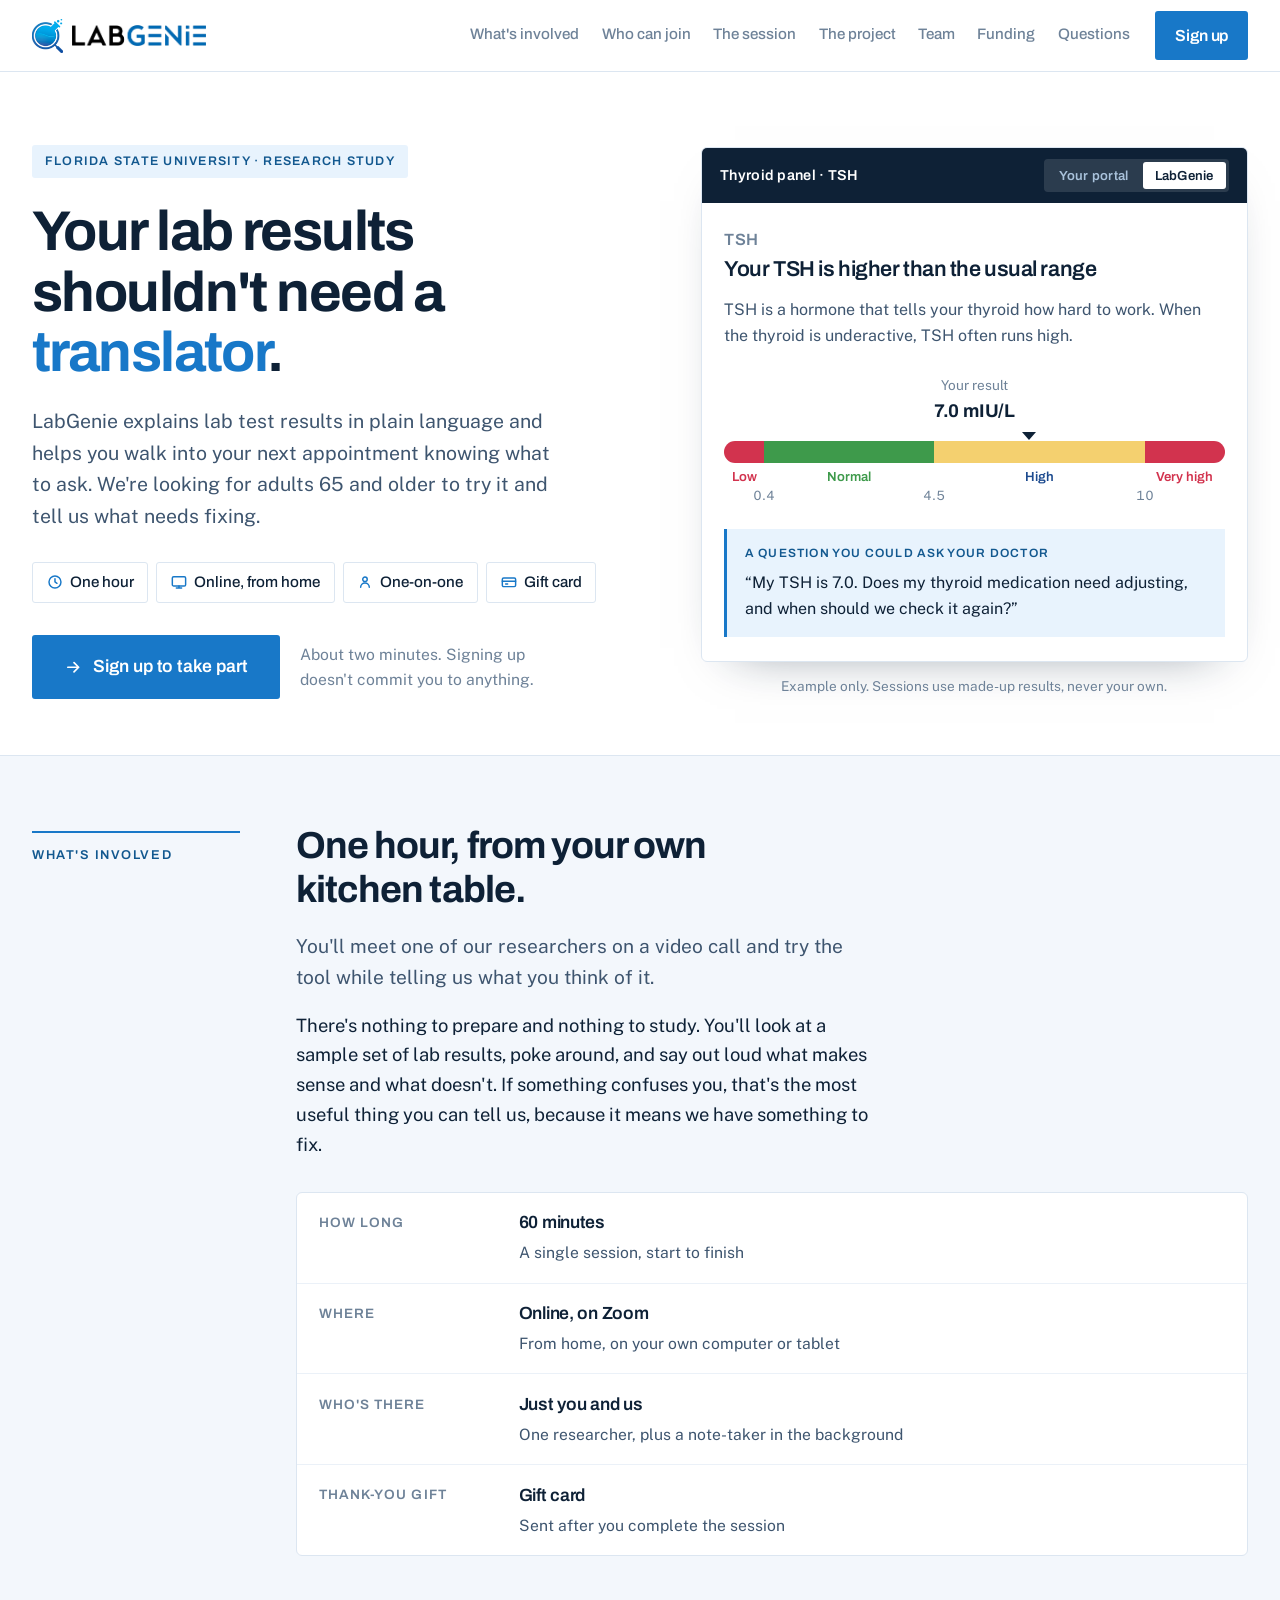
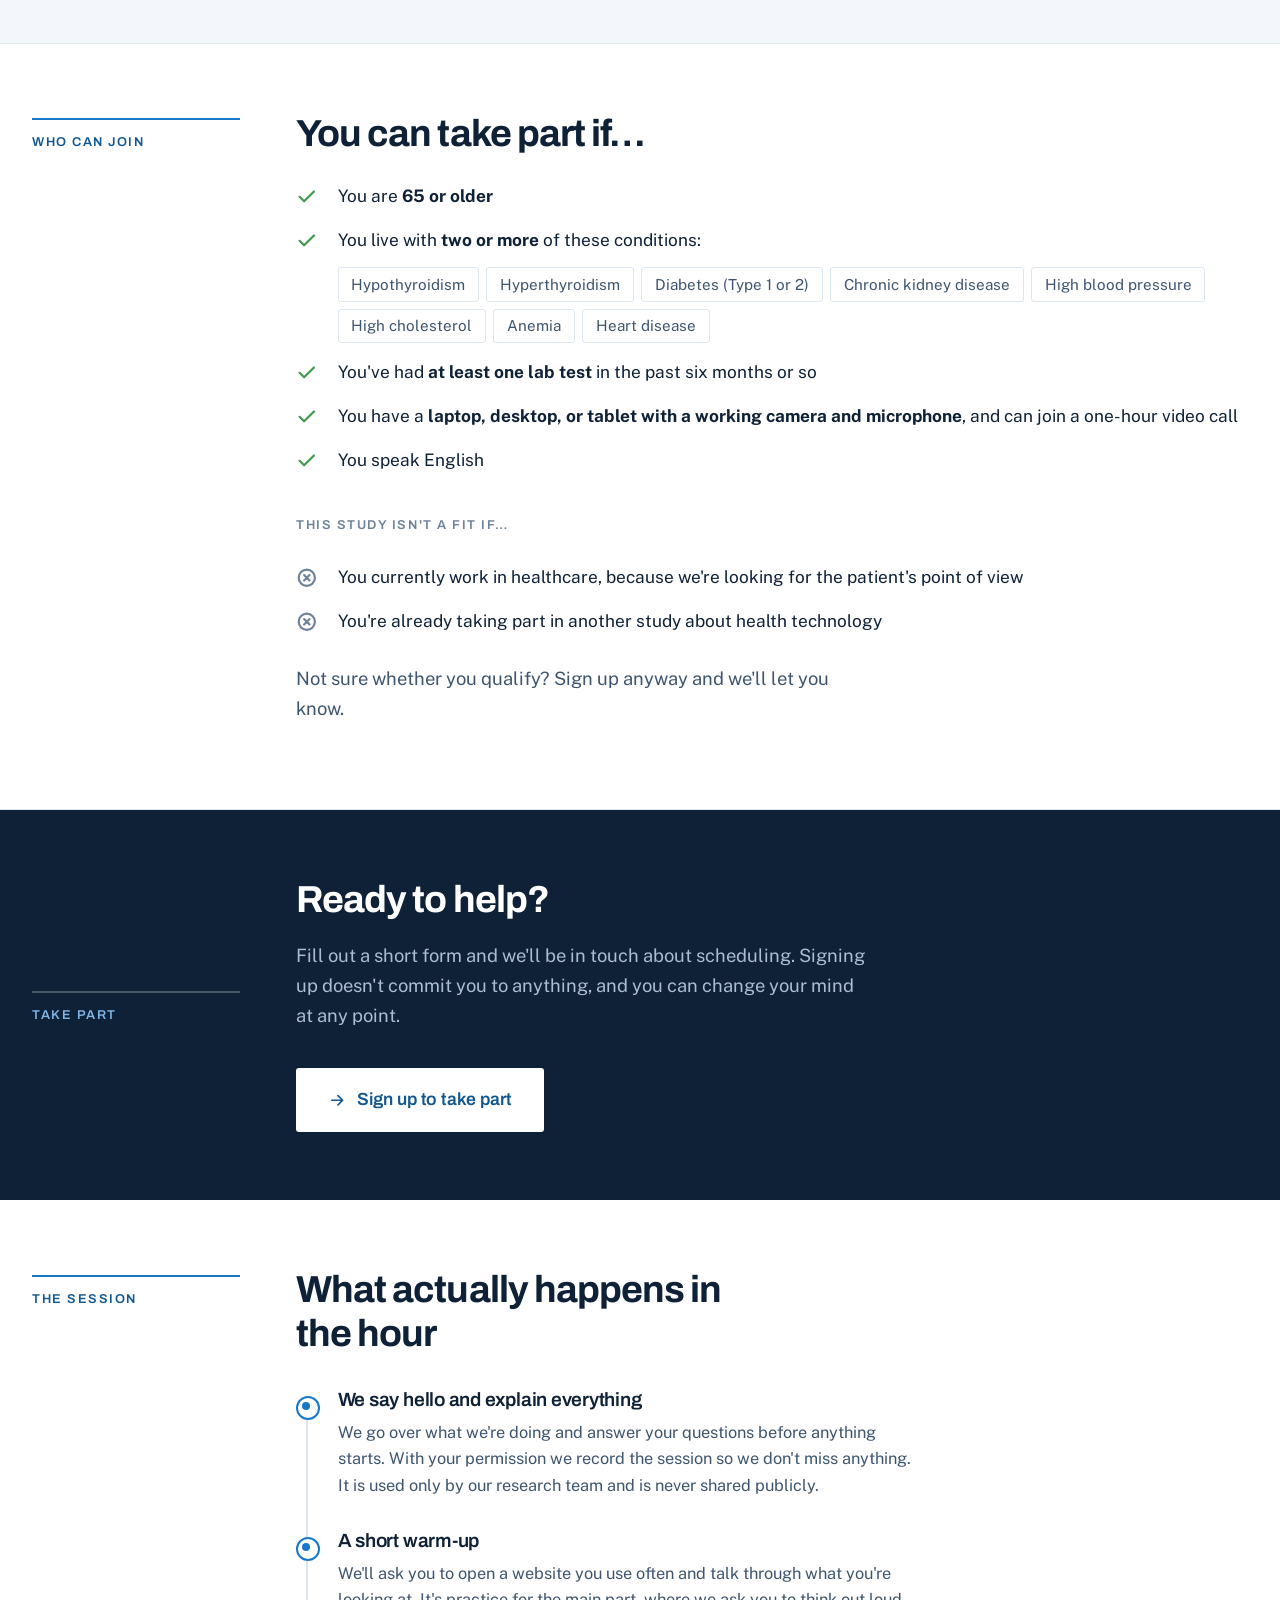
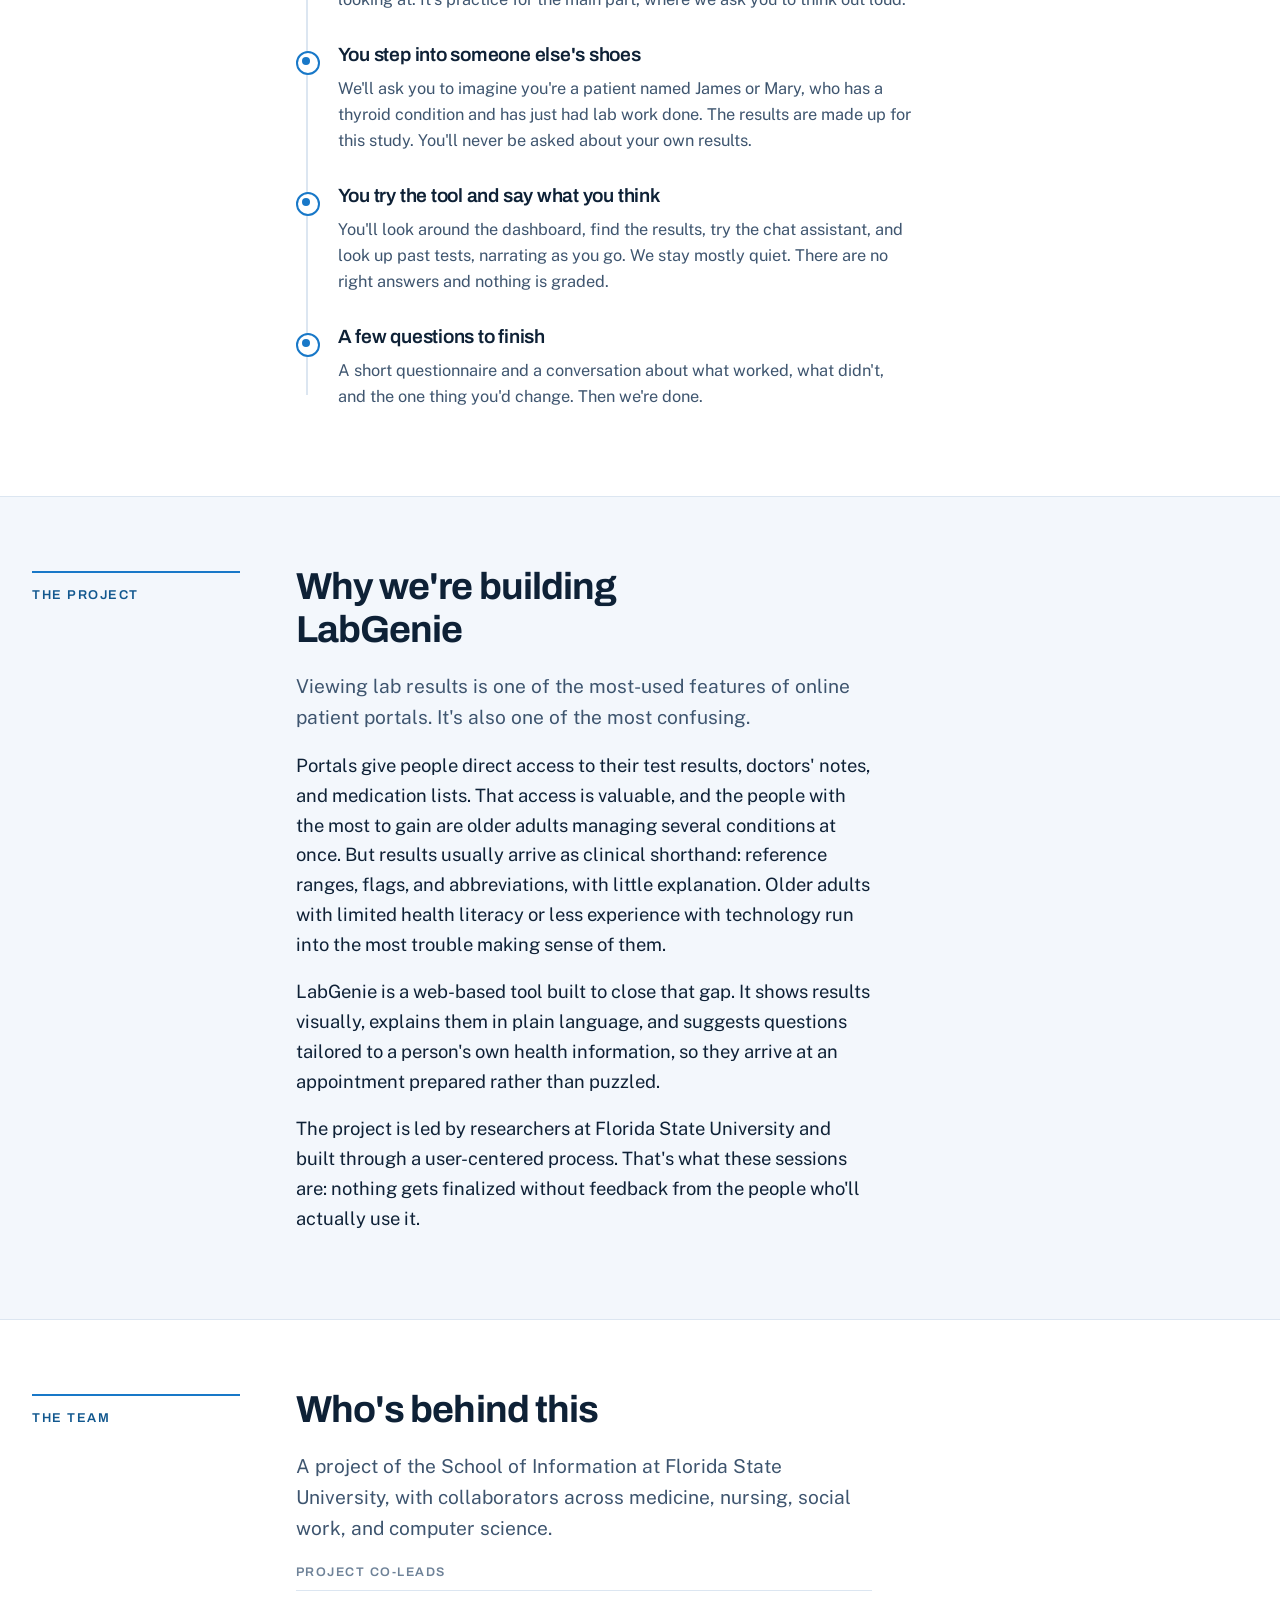
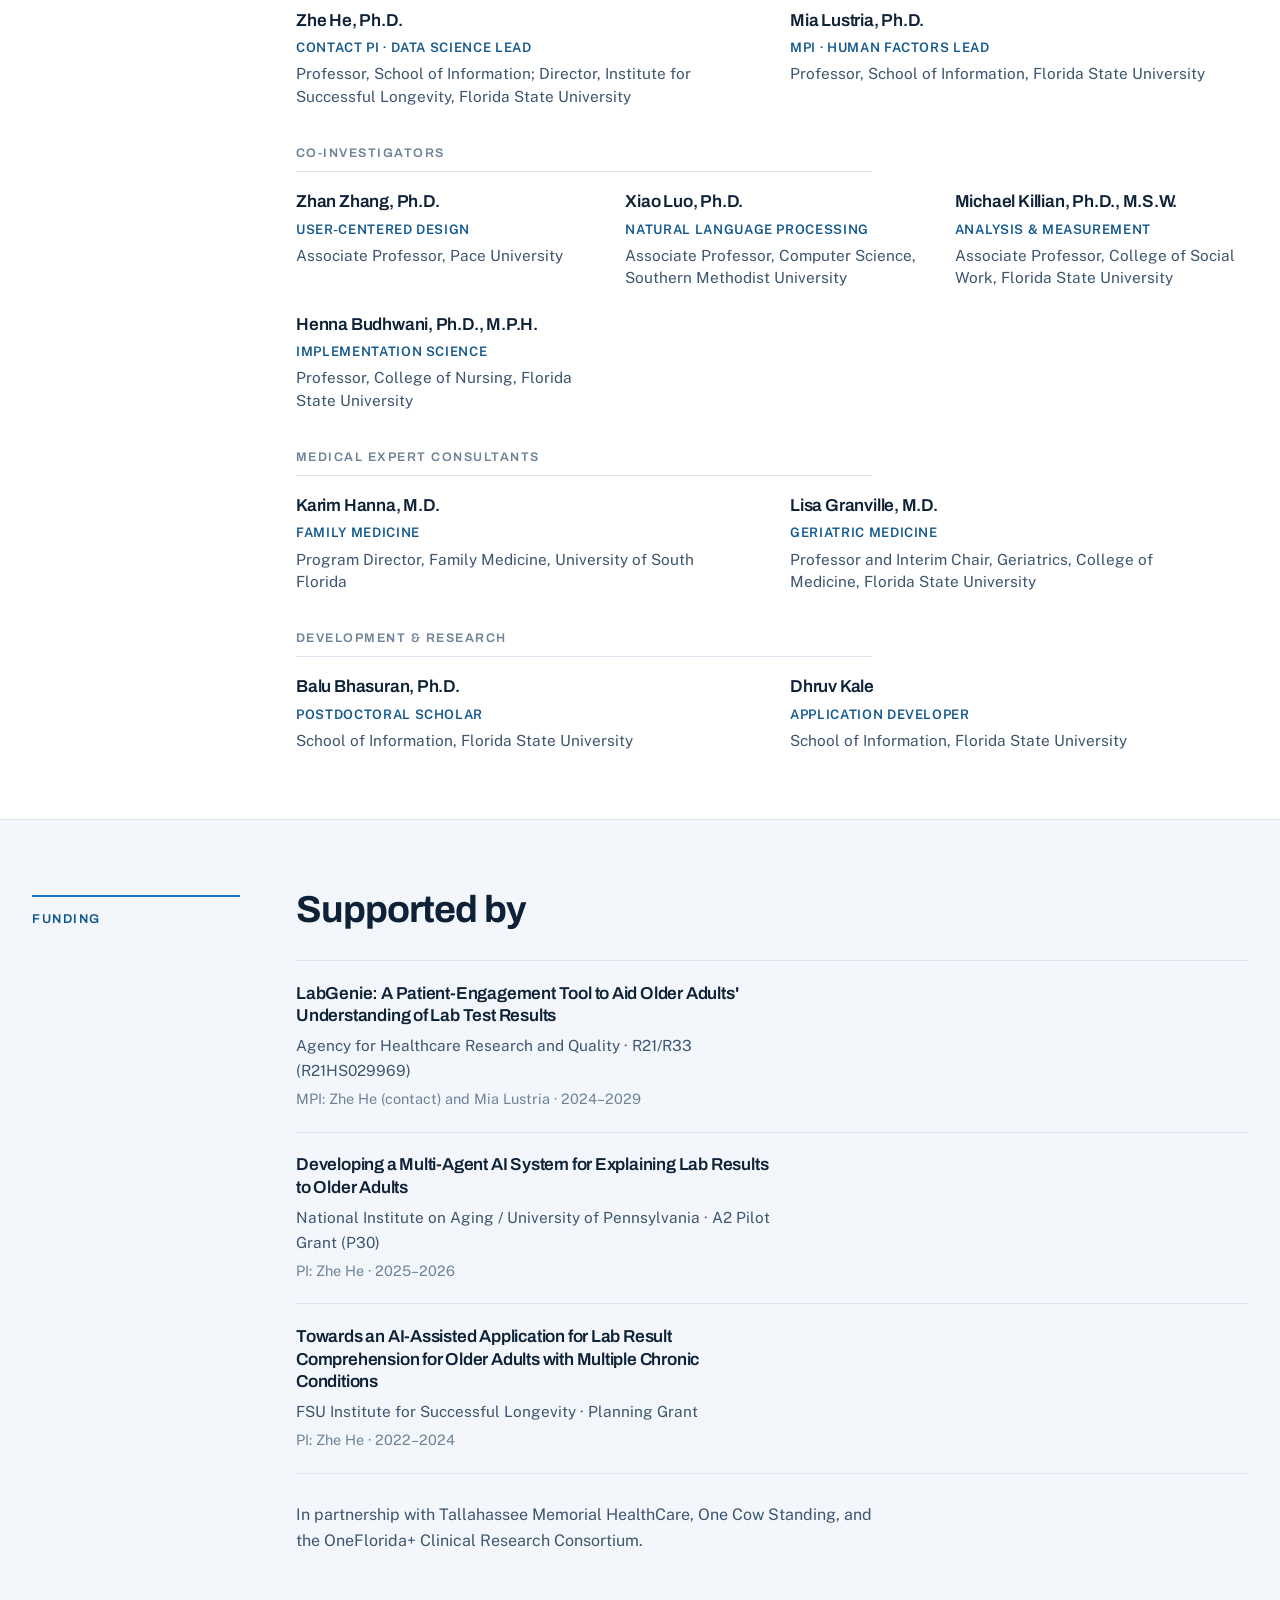
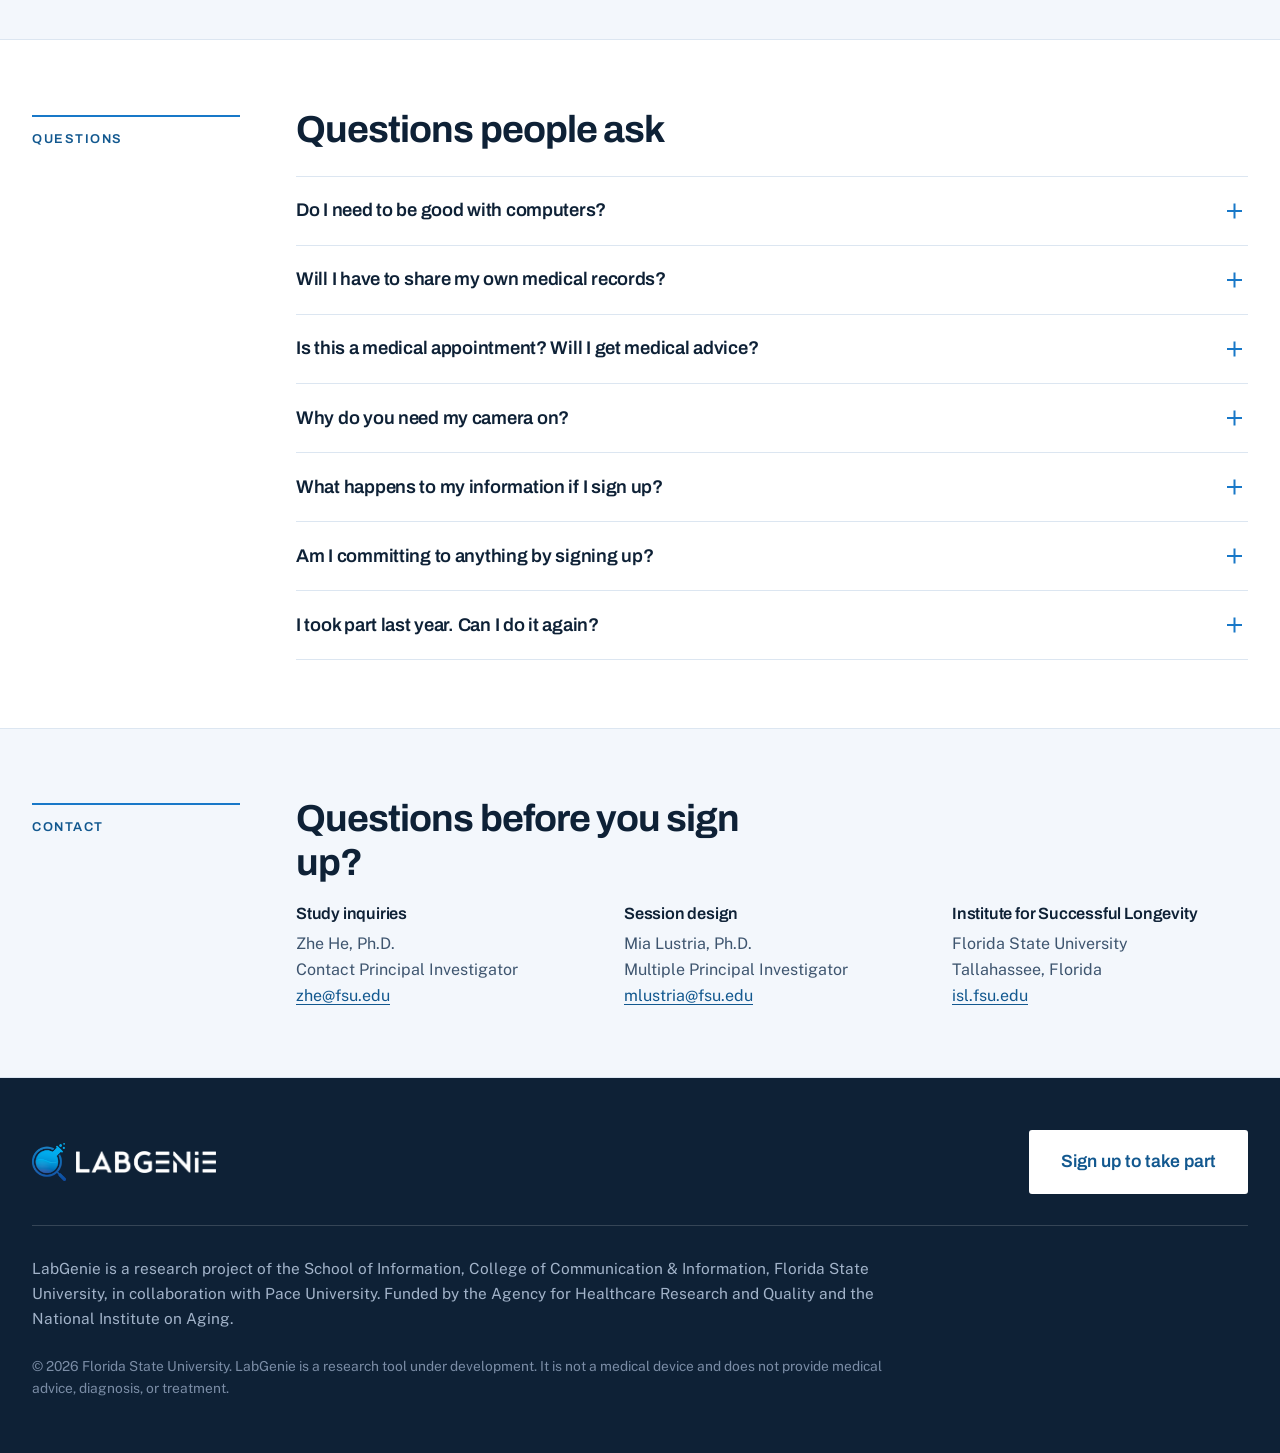
==== index.html @ 2e37e8a8 "-pushed initial version of the website" ====
<!DOCTYPE html>
<!--
=============================================================================
  LabGenie: Public Project & Recruitment Website
  Florida State University, School of Information
=============================================================================

  SOURCE OF TRUTH
  ---------------
  All study details come from LabGenie UX Testing Protocol V4.0 (21 Jul 2026).
  NOT the 2025 flyer, which describes the old 2-hour in-person workshops.
  V4 sessions are remote, one-on-one, 60 minutes, on Zoom.

  >>> DO NOT PUBLISH UNTIL RESOLVED <<<
    1. IRB approval for THIS protocol (submitted 23 Jul 2026, FSU IRB meeting
       12 Aug 2026). STUDY00004785 covers the OLD protocol, not this one.
       The IRB line in the footer is commented out on purpose.
    2. Compensation amount (2025 flyer said $50 Amazon; V4 doesn't state one).
       (masthead, hero, mid-page band, footer).
  Search for "TODO".

  FILES REQUIRED IN THE REPO
  --------------------------
    index.html
    assets/labgenie-icon.png            masthead + footer mark
    assets/labgenie-wordmark.png        masthead wordmark (dark version)
    assets/labgenie-wordmark-light.png  footer wordmark (light, for dark bg)
    assets/favicon.png

  LAYOUT NOTE
  -----------
  This site uses a two-column rail layout: a sticky label in the left column,
  content in the right. Deliberately different from the ALCOVE site's centered
  stacked bands so the two projects don't look like the same template.
  The rail and the hero both collapse to a single column below 66rem.

=============================================================================
-->
<html lang="en">
<head>
<meta charset="utf-8">
<meta name="viewport" content="width=device-width, initial-scale=1">

<title>LabGenie: Help Us Make Lab Results Easier to Understand | Florida State University</title>
<meta name="description" content="LabGenie is a research project at Florida State University building a tool that helps older adults understand their lab test results. Join a one-hour online session and help shape it.">
<meta property="og:title" content="LabGenie: Help Us Make Lab Results Easier to Understand">
<meta property="og:description" content="A one-hour online session from home. Help shape a tool that makes lab test results easier to understand. Florida State University.">
<meta property="og:type" content="website">
<!-- TODO: add og:image (1200x630) -->
<link rel="icon" href="assets/favicon.png" type="image/png">

<link rel="preconnect" href="https://fonts.googleapis.com">
<link rel="preconnect" href="https://fonts.gstatic.com" crossorigin>
<link href="https://fonts.googleapis.com/css2?family=Archivo:wght@500;600;700&family=Public+Sans:wght@400;500;600;700&display=swap" rel="stylesheet">

<style>
  /* ==========================================================================
     TOKENS
     Palette taken from the LabGenie logo so web and print match.
     Type is sans-only (Archivo headings / Public Sans body), intentionally
     unlike the ALCOVE site's serif editorial styling.
     ========================================================================== */
  :root{
    --ink:#0E2136;
    --ink-mid:#3E556F;
    --ink-soft:#6E8298;
    --paper:#FFFFFF;
    --wash:#F3F7FC;
    --line:#DCE6F1;
    --line-soft:#EBF1F8;

    --blue:#1878C8;          /* logo mid blue */
    --blue-deep:#12588F;
    --blue-ink:#1D4B8F;      /* logo deep blue */
    --blue-wash:#E8F3FD;

    /* Result severity colors, matched to the LabGenie prototype */
    --sev-low:#D2334E;
    --sev-normal:#3E9A4B;
    --sev-high:#F4D06F;
    --sev-vhigh:#D2334E;

    --rail:13rem;
    --measure:36rem;
    --head:"Archivo",system-ui,sans-serif;
    --body:"Public Sans",system-ui,-apple-system,sans-serif;
    --ease:cubic-bezier(.22,.61,.36,1);
  }

  /* ==========================================================================
     BASE:  body text is deliberately large; audience is 65+. Don't shrink.
     ========================================================================== */
  *{box-sizing:border-box}
  html{scroll-behavior:smooth}
  body{margin:0;background:var(--paper);color:var(--ink);
    font-family:var(--body);font-size:1.15rem;line-height:1.62;
    -webkit-font-smoothing:antialiased;overflow-x:hidden}
  a{color:var(--blue-deep);text-underline-offset:.2em}
  a:focus-visible,button:focus-visible,summary:focus-visible{
    outline:3px solid var(--blue);outline-offset:3px;border-radius:3px}
  .skip{position:absolute;left:-9999px;top:0;background:var(--ink);color:#fff;
    padding:.75rem 1.25rem;z-index:200}
  .skip:focus{left:0}
  .wrap{width:min(76rem,calc(100% - 3rem));margin-inline:auto}

  /* ==========================================================================
     SIGN-UP BUTTON: most important element on the page. Min 56px tall.
     ========================================================================== */
  .cta{display:inline-flex;align-items:center;justify-content:center;gap:.65rem;
    background:var(--blue);color:#fff;text-decoration:none;
    font-family:var(--head);font-size:1.1rem;font-weight:600;letter-spacing:-.005em;
    padding:1rem 1.9rem;border-radius:3px;border:2px solid var(--blue);min-height:56px;
    transition:background .2s var(--ease),border-color .2s var(--ease),box-shadow .2s var(--ease)}
  .cta:hover{background:var(--blue-deep);border-color:var(--blue-deep);
    box-shadow:0 6px 20px -8px rgba(24,120,200,.7)}
  .cta svg{width:1.05em;height:1.05em;flex:none}
  .cta-sm{font-size:1rem;padding:.6rem 1.1rem;min-height:44px}
  .cta-light{background:#fff;color:var(--blue-deep);border-color:#fff}
  .cta-light:hover{background:var(--blue-wash);border-color:var(--blue-wash)}

  /* ==========================================================================
     MASTHEAD
     ========================================================================== */
  .masthead{border-bottom:1px solid var(--line);position:sticky;top:0;z-index:100;
    background:rgba(255,255,255,.95);backdrop-filter:saturate(160%) blur(10px)}
  .masthead .wrap{display:flex;align-items:center;justify-content:space-between;
    gap:1.5rem;padding:.7rem 0}
  .brand{display:flex;align-items:center;gap:.55rem;text-decoration:none}
  .brand img.mark{height:34px;width:auto;display:block}
  .brand img.word{height:21px;width:auto;display:block}
  .nav-right{display:flex;align-items:center;gap:1.6rem;flex-wrap:wrap}
  .nav{display:flex;gap:1.4rem;flex-wrap:wrap}
  .nav a{font-family:var(--head);font-size:.95rem;font-weight:500;text-decoration:none;
    color:var(--ink-soft);padding:.3rem 0;border-bottom:2px solid transparent;
    transition:color .2s var(--ease),border-color .2s var(--ease)}
  .nav a:hover,.nav a.active{color:var(--blue-deep);border-bottom-color:var(--blue)}
  @media(max-width:66rem){
    /* Static here, so the blur would cost paint work for no visual gain */
    .masthead{position:static;background:var(--paper);backdrop-filter:none}
    .masthead .wrap{flex-direction:column;align-items:flex-start;gap:.7rem}
    .nav-right{width:100%;justify-content:space-between;gap:1rem}
    .nav{gap:1rem}
  }

  /* ==========================================================================
     HERO
     ========================================================================== */
  .hero{padding:4.5rem 0 3.5rem;border-bottom:1px solid var(--line)}
  .hero-grid{display:grid;grid-template-columns:1.05fr .95fr;gap:4rem;align-items:center}
  .tag{display:inline-block;font-family:var(--head);font-size:.78rem;font-weight:600;
    letter-spacing:.1em;text-transform:uppercase;color:var(--blue-deep);
    background:var(--blue-wash);padding:.4rem .8rem;border-radius:3px;margin:0 0 1.5rem}
  h1{font-family:var(--head);font-weight:700;
    font-size:clamp(2.2rem,4.4vw,3.5rem);line-height:1.08;letter-spacing:-.028em;
    margin:0 0 1.35rem;max-width:16ch}
  h1 em{font-style:normal;color:var(--blue)}
  .standfirst{font-size:1.22rem;color:var(--ink-mid);max-width:44ch;margin:0 0 1.9rem}

  /* At-a-glance facts: the questions someone asks in the first ten seconds */
  .glance{display:flex;flex-wrap:wrap;gap:.5rem;margin:0 0 2rem;padding:0;list-style:none}
  .glance li{display:inline-flex;align-items:center;gap:.45rem;white-space:nowrap;
    background:var(--paper);border:1px solid var(--line);color:var(--ink);
    font-family:var(--head);font-size:.95rem;font-weight:500;
    padding:.45rem .85rem;border-radius:3px}
  .glance svg{width:1.05em;height:1.05em;flex:none;color:var(--blue)}
  .hero-actions{display:flex;align-items:center;gap:1.25rem;flex-wrap:wrap}
  .hero-note{font-size:.98rem;color:var(--ink-soft);margin:0;max-width:24ch}

  /* ==========================================================================
     RESULT CARD: the signature element.
     Mirrors the real LabGenie prototype: a severity scale with Low / Normal /
     High / Very High bands and a marker showing where the result falls.
     ========================================================================== */
  .card{border:1px solid var(--line);border-radius:6px;overflow:hidden;
    box-shadow:0 20px 50px -34px rgba(14,33,54,.55)}
  .card-bar{background:var(--ink);color:#fff;padding:.7rem 1.15rem;
    display:flex;align-items:center;justify-content:space-between;gap:1rem}
  .card-bar b{font-family:var(--head);font-size:.9rem;font-weight:600;letter-spacing:.02em}
  .card-body{padding:1.5rem 1.4rem}
  .res-name{font-family:var(--head);font-size:1.02rem;font-weight:600;
    letter-spacing:.02em;color:var(--ink-soft);text-transform:uppercase;margin:0 0 .15rem}
  .res-plain{font-family:var(--head);font-size:1.35rem;font-weight:600;
    letter-spacing:-.02em;margin:0 0 .9rem;line-height:1.25}
  .res-expl{font-size:1rem;color:var(--ink-mid);margin:0 0 1.6rem}

  /* --- Severity scale --- */
  .scale{margin:0 0 1.5rem}
  .scale-head{text-align:center;margin:0 0 .3rem}
  .scale-head span{display:block;font-size:.85rem;color:var(--ink-soft)}
  .scale-head b{font-family:var(--head);font-size:1.15rem;font-weight:700;letter-spacing:-.01em}
  .scale-pin{position:relative;height:.55rem}
  .scale-pin i{position:absolute;top:0;transform:translateX(-50%);
    width:0;height:0;border-left:7px solid transparent;border-right:7px solid transparent;
    border-top:8px solid var(--ink)}
  .scale-track{display:flex;height:22px;border-radius:11px;overflow:hidden}
  .scale-track span{display:block;height:100%}
  .scale-labels{display:flex;margin-top:.4rem}
  .scale-labels span{font-family:var(--head);font-size:.82rem;font-weight:600;
    text-align:center;line-height:1.2;padding:0 2px}
  @media(max-width:34rem){
    /* Narrow bands can't hold this text at full size; shrink and allow wrap */
    .scale-labels span{font-size:.68rem;letter-spacing:-.01em}
    .scale-nums i{font-size:.72rem}
  }
  /* Boundary numbers sit under the joins between bands */
  .scale-nums{position:relative;height:1.15rem;margin-top:.1rem}
  .scale-nums i{position:absolute;transform:translateX(-50%);
    font-size:.8rem;color:var(--ink-soft);font-style:normal;font-variant-numeric:tabular-nums}

  .res-ask{background:var(--blue-wash);border-left:3px solid var(--blue);padding:.95rem 1.1rem}
  .res-ask b{display:block;font-family:var(--head);font-size:.75rem;font-weight:600;
    letter-spacing:.1em;text-transform:uppercase;color:var(--blue-deep);margin-bottom:.4rem}
  .res-ask p{margin:0;font-size:1rem}

  .card-note{font-size:.85rem;color:var(--ink-soft);margin:.8rem 0 0;text-align:center}

  /* Below 66rem the hero stacks: copy first, result card underneath. */
  @media(max-width:66rem){
    .hero{padding:2.5rem 0 2.5rem}
    .hero-grid{grid-template-columns:1fr;gap:2.5rem}
  }

  /* ==========================================================================
     CARD VIEW TOGGLE
     Flips the same card between raw portal output and LabGenie's version.
     A direct swap in one space makes the contrast land harder than two
     panels side by side, and it gives people something to click at a table.
     Without JavaScript the LabGenie view simply stays visible.
     ========================================================================== */
  .switch{display:inline-flex;padding:3px;background:rgba(255,255,255,.12);border-radius:4px;gap:2px}
  .switch button{appearance:none;border:0;cursor:pointer;background:transparent;color:#A9C2DB;
    font-family:var(--head);font-size:.82rem;font-weight:600;letter-spacing:.02em;
    padding:.35rem .75rem;border-radius:3px;transition:background .2s var(--ease),color .2s var(--ease)}
  .switch button[aria-selected="true"]{background:#fff;color:var(--ink)}
  .switch button:hover:not([aria-selected="true"]){color:#fff}

  /* On phones the title and toggle can't share a row. Stack them and turn the
     toggle into a full-width segmented control with 44px tap targets. */
  @media(max-width:34rem){
    .card-bar{flex-wrap:wrap;gap:.6rem;padding:.75rem .9rem}
    .switch{width:100%}
    .switch button{flex:1;padding:.55rem .5rem;min-height:40px}
    .card-body{padding:1.25rem 1.05rem}
  }

  .view[hidden]{display:none}

  /* Raw portal view: deliberately styled like a clinical data table */
  .portal-rows{border:1px solid var(--line);border-radius:4px;overflow:hidden;margin:0 0 1.1rem}
  .portal-rows div{display:flex;justify-content:space-between;gap:1rem;
    padding:.7rem .9rem;border-bottom:1px solid var(--line-soft);
    font-family:ui-monospace,SFMono-Regular,Menlo,monospace;font-size:.92rem}
  .portal-rows div:last-child{border-bottom:none}
  .portal-rows div:nth-child(odd){background:var(--wash)}
  .portal-rows dt{margin:0;color:var(--ink-soft)}
  .portal-rows dd{margin:0;font-weight:600}
  .flag{color:var(--sev-low);font-weight:700}
  .portal-quote{margin:0;padding:.95rem 1.1rem;background:var(--wash);
    border-left:3px solid var(--line);font-style:italic;color:var(--ink-mid);font-size:1rem}


  /* ==========================================================================
     RAIL SECTIONS
     Two columns: sticky label on the left, content on the right.
     This is the main structural difference from the ALCOVE site.
     ========================================================================== */
  .band{padding:4.25rem 0;border-bottom:1px solid var(--line)}
  .band-wash{background:var(--wash)}
  .band-ink{background:var(--ink);color:#DCE7F3;border-bottom:none}
  .band-ink h2{color:#fff}
  .band-ink p{color:#A9BDD4}
  .band-ink .rail-label{color:#7FB4E6;border-color:rgba(255,255,255,.25)}

  .rail{display:grid;grid-template-columns:var(--rail) 1fr;gap:3.5rem;align-items:start}
  .rail-label{position:sticky;top:5.5rem;
    font-family:var(--head);font-size:.8rem;font-weight:600;letter-spacing:.12em;
    text-transform:uppercase;color:var(--blue-deep);
    border-top:2px solid var(--blue);padding-top:.75rem;margin:.4rem 0 0}
  @media(max-width:66rem){
    .rail{grid-template-columns:1fr;gap:1.25rem}
    .rail-label{position:static;top:auto}
  }

  h2{font-family:var(--head);font-weight:700;
    font-size:clamp(1.7rem,3vw,2.35rem);line-height:1.16;letter-spacing:-.025em;
    margin:0 0 1.2rem;max-width:22ch}
  h3{font-family:var(--head);font-weight:600;font-size:1.2rem;letter-spacing:-.012em;
    line-height:1.3;margin:0 0 .4rem}
  p{margin:0 0 1.1rem;max-width:var(--measure)}
  .lede{font-size:1.2rem;color:var(--ink-mid)}

  /* ==========================================================================
     SESSION FACT TABLE  (replaces ALCOVE-style hover cards)
     ========================================================================== */
  .spec{border:1px solid var(--line);border-radius:6px;background:var(--paper);
    margin-top:2rem;overflow:hidden}
  .spec div{display:grid;grid-template-columns:11rem 1fr;gap:1.5rem;
    padding:1.05rem 1.35rem;border-bottom:1px solid var(--line-soft)}
  .spec div:last-child{border-bottom:none}
  .spec dt{font-family:var(--head);font-size:.85rem;font-weight:600;letter-spacing:.08em;
    text-transform:uppercase;color:var(--ink-soft);margin:.15rem 0 0}
  .spec dd{margin:0;font-family:var(--head);font-size:1.1rem;font-weight:600;letter-spacing:-.015em}
  .spec dd small{display:block;font-family:var(--body);font-size:.98rem;font-weight:400;
    color:var(--ink-mid);margin-top:.15rem;letter-spacing:0}
  @media(max-width:34rem){
    .spec div{grid-template-columns:1fr;gap:.25rem}
  }

  /* ==========================================================================
     ELIGIBILITY
     ========================================================================== */
  .checks{list-style:none;margin:1.75rem 0 0;padding:0;display:grid;gap:1rem}
  .checks li{display:grid;grid-template-columns:1.75rem 1fr;gap:.85rem;align-items:start;
    font-size:1.08rem;min-width:0}
  .checks svg{width:1.35rem;height:1.35rem;color:var(--sev-normal);margin-top:.2rem}
  .checks-x svg{color:var(--ink-soft)}
  .checks > li > span{min-width:0}   /* lets the chip row use full width */

  /* Condition chips.
     FIX: chips were collapsing into tall narrow ovals because they were
     shrinking as flex items. flex:0 0 auto + white-space:nowrap keeps each
     one on a single line; the row wraps instead of the text. */
  .conds{display:flex;flex-wrap:wrap;gap:.45rem;margin:.75rem 0 0;padding:0;list-style:none}
  .conds li{display:block;flex:0 0 auto;white-space:nowrap;
    background:var(--paper);border:1px solid var(--line);color:var(--ink-mid);
    font-size:.95rem;line-height:1.4;padding:.35rem .8rem;border-radius:3px}
  @media(max-width:30rem){
    /* On very narrow screens allow wrapping rather than horizontal overflow */
    .conds li{white-space:normal}
  }

  .subhead{font-family:var(--head);font-size:.8rem;font-weight:600;letter-spacing:.12em;
    text-transform:uppercase;color:var(--ink-soft);margin:2.5rem 0 0}

  /* ==========================================================================
     MID-PAGE CTA
     ========================================================================== */
  .cta-band .rail{align-items:center}
  .cta-band h2{max-width:18ch}
  .cta-band .cta{margin-top:1.25rem}

  /* ==========================================================================
     SESSION WALKTHROUGH: timeline with a connecting line
     ========================================================================== */
  .flow{margin-top:2rem;padding:0;list-style:none;position:relative}
  .flow::before{content:"";position:absolute;left:.62rem;top:.9rem;bottom:.9rem;
    width:2px;background:var(--line)}
  .flow li{position:relative;padding:0 0 1.9rem 2.6rem}
  .flow li:last-child{padding-bottom:0}
  .flow li::before{content:"";position:absolute;left:0;top:.5rem;width:1.25rem;height:1.25rem;
    border-radius:50%;background:var(--paper);border:2px solid var(--blue)}
  .flow li::after{content:"";position:absolute;left:.37rem;top:.87rem;width:.5rem;height:.5rem;
    border-radius:50%;background:var(--blue)}
  .flow p{margin:0;font-size:1.02rem;color:var(--ink-mid)}

  /* ==========================================================================
     TEAM
     ========================================================================== */
  .group + .group{margin-top:2.25rem}
  .group-label{font-family:var(--head);font-size:.78rem;font-weight:600;letter-spacing:.12em;
    text-transform:uppercase;color:var(--ink-soft);margin:0 0 1rem;
    padding-bottom:.5rem;border-bottom:1px solid var(--line)}
  .people{list-style:none;margin:0;padding:0;
    display:grid;grid-template-columns:repeat(auto-fit,minmax(16rem,1fr));gap:1.4rem 2.25rem}
  .people li{max-width:26rem}
  .p-name{font-family:var(--head);font-size:1.08rem;font-weight:600;letter-spacing:-.012em;display:block}
  .p-role{display:block;font-size:.82rem;font-weight:600;letter-spacing:.05em;
    text-transform:uppercase;color:var(--blue-deep);margin:.15rem 0 .25rem}
  .p-affil{display:block;font-size:.96rem;color:var(--ink-mid);line-height:1.45}

  /* ==========================================================================
     FUNDING
     ========================================================================== */
  .grants{list-style:none;margin:1.75rem 0 0;padding:0;display:grid;gap:0;
    border-top:1px solid var(--line)}
  .grants li{padding:1.35rem 0;border-bottom:1px solid var(--line)}
  .grants h3{font-size:1.08rem;margin:0 0 .35rem;max-width:48ch}
  .grants p{margin:0;font-size:.96rem;color:var(--ink-mid);max-width:54ch}
  .grants em{font-style:normal;color:var(--ink-soft);font-size:.9rem;
    display:block;margin-top:.25rem}
  .partner-line{margin-top:1.75rem;font-size:1rem;color:var(--ink-mid)}

  /* ==========================================================================
     FAQ: plus/minus, flush left, no numbering (unlike the ALCOVE site)
     ========================================================================== */
  .faq{margin-top:1.5rem;border-top:1px solid var(--line)}
  .faq details{border-bottom:1px solid var(--line)}
  .faq summary{list-style:none;cursor:pointer;padding:1.35rem 2.75rem 1.35rem 0;
    position:relative;font-family:var(--head);font-size:1.15rem;font-weight:600;
    letter-spacing:-.015em;line-height:1.35;transition:color .2s var(--ease)}
  .faq summary::-webkit-details-marker{display:none}
  .faq summary::before,.faq summary::after{content:"";position:absolute;right:.4rem;
    background:var(--blue);transition:transform .3s var(--ease),opacity .3s var(--ease)}
  .faq summary::before{top:2.05rem;width:15px;height:2px}
  .faq summary::after{top:2.05rem;right:.4rem;left:auto;width:15px;height:2px;
    transform:rotate(90deg)}
  .faq details[open] summary::after{transform:rotate(0);opacity:0}
  .faq summary:hover{color:var(--blue-deep)}
  .faq-body{padding:0 2.75rem 1.4rem 0}
  .faq-body p{font-size:1.02rem;color:var(--ink-mid);margin:0;max-width:44rem}

  /* ==========================================================================
     CONTACT
     ========================================================================== */
  .contact-grid{display:grid;grid-template-columns:repeat(auto-fit,minmax(15rem,1fr));
    gap:2rem;margin-top:.5rem}
  .contact-grid h3{font-size:1.02rem}
  .contact-grid p{font-size:1rem;color:var(--ink-mid);margin:0}

  /* ==========================================================================
     FOOTER
     ========================================================================== */
  footer{background:var(--ink);color:#D6E1EE;padding:3.25rem 0 2.25rem}
  footer p{color:#A2B3C9;font-size:.96rem;max-width:54rem}
  footer a{color:#fff}
  .foot-top{display:flex;justify-content:space-between;align-items:center;gap:2rem;
    flex-wrap:wrap;padding-bottom:1.9rem;margin-bottom:1.9rem;
    border-bottom:1px solid rgba(255,255,255,.16)}
  .foot-brand{display:flex;align-items:center;gap:.6rem}
  .foot-brand img.mark{height:38px;width:auto}
  .foot-brand img.word{height:22px;width:auto}
  .colophon{margin-top:1.5rem;font-size:.86rem;color:#7B8DA6}

  /* ==========================================================================
     REVEAL + REDUCED MOTION
     ========================================================================== */
  .rise{opacity:0;transform:translateY(16px);
    transition:opacity .6s var(--ease),transform .6s var(--ease)}
  .rise.in{opacity:1;transform:none}
  @media(max-width:66rem){
    /* Shorter, shallower reveal so content settles before you scroll past it */
    .rise{transform:translateY(10px);
      transition:opacity .35s var(--ease),transform .35s var(--ease)}
  }
  @media(prefers-reduced-motion:reduce){
    html{scroll-behavior:auto}
    .rise{opacity:1!important;transform:none!important;transition:none!important}
    *{transition-duration:.01ms!important}
  }
</style>
</head>
<body>

<a class="skip" href="#main">Skip to main content</a>

<header class="masthead">
  <div class="wrap">
    <a class="brand" href="#top" aria-label="LabGenie home">
      <img class="mark" src="assets/labgenie-icon.png" alt="">
      <img class="word" src="assets/labgenie-wordmark.png" alt="LabGenie">
    </a>
    <div class="nav-right">
      <nav class="nav" aria-label="Sections">
        <a href="#involved">What's involved</a>
        <a href="#eligibility">Who can join</a>
        <a href="#session">The session</a>
        <a href="#project">The project</a>
        <a href="#team">Team</a>
        <a href="#funding">Funding</a>
        <a href="#questions">Questions</a>
      </nav>
      <a class="cta cta-sm" href="https://fsu.qualtrics.com/jfe/form/SV_dakGUlBBSWSIS0e">Sign up</a>
    </div>
  </div>
</header>


<main id="main">

<!-- ==========================================================================
     HERO
     ========================================================================== -->
<section class="hero" id="top">
  <div class="wrap hero-grid">
    <div>
      <p class="tag">Florida State University &middot; Research study</p>
      <h1>Your lab results shouldn't need a <em>translator</em>.</h1>
      <p class="standfirst">LabGenie explains lab test results in plain language and helps you walk into your next appointment knowing what to ask. We're looking for adults 65 and older to try it and tell us what needs fixing.</p>

      <ul class="glance">
        <li><svg viewBox="0 0 24 24" fill="none" stroke="currentColor" stroke-width="2.2" stroke-linecap="round" stroke-linejoin="round" aria-hidden="true"><circle cx="12" cy="12" r="9"/><path d="M12 7v5l3 2"/></svg>One hour</li>
        <li><svg viewBox="0 0 24 24" fill="none" stroke="currentColor" stroke-width="2.2" stroke-linecap="round" stroke-linejoin="round" aria-hidden="true"><rect x="2" y="4" width="20" height="14" rx="2"/><path d="M8 21h8M12 18v3"/></svg>Online, from home</li>
        <li><svg viewBox="0 0 24 24" fill="none" stroke="currentColor" stroke-width="2.2" stroke-linecap="round" stroke-linejoin="round" aria-hidden="true"><circle cx="12" cy="8" r="3.4"/><path d="M5.5 20a6.5 6.5 0 0 1 13 0"/></svg>One-on-one</li>
        <!-- TODO: replace with the approved incentive amount -->
        <li><svg viewBox="0 0 24 24" fill="none" stroke="currentColor" stroke-width="2.2" stroke-linecap="round" stroke-linejoin="round" aria-hidden="true"><rect x="2" y="6" width="20" height="13" rx="2"/><path d="M2 11h20M7 15h3"/></svg>Gift card</li>
      </ul>

      <div class="hero-actions">
        <a class="cta" href="https://fsu.qualtrics.com/jfe/form/SV_dakGUlBBSWSIS0e">
          <svg viewBox="0 0 24 24" fill="none" stroke="currentColor" stroke-width="2.2" stroke-linecap="round" stroke-linejoin="round" aria-hidden="true"><path d="M5 12h14M13 6l6 6-6 6"/></svg>
          Sign up to take part
        </a>
        <p class="hero-note">About two minutes. Signing up doesn't commit you to anything.</p>
      </div>
    </div>

    <!-- SIGNATURE ELEMENT: a LabGenie result card with two views.
         "Your portal" shows the raw output someone actually receives.
         "LabGenie" shows the same result explained. The toggle swaps them in
         place, which makes the contrast sharper than two panels side by side.
         Severity scale mirrors the prototype: Low / Normal / High / Very High.
         Values are illustrative only. Band widths and marker position are
         inline percentages so they can be tuned without touching the CSS. -->
    <div>
      <div class="card">
        <div class="card-bar">
          <b>Thyroid panel &middot; TSH</b>
          <div class="switch" role="tablist" aria-label="Choose how the result is shown">
            <button type="button" role="tab" id="tab-portal" aria-controls="view-portal" aria-selected="false">Your portal</button>
            <button type="button" role="tab" id="tab-genie"  aria-controls="view-genie"  aria-selected="true">LabGenie</button>
          </div>
        </div>

        <!-- VIEW 1 raw portal output -->
        <div class="card-body view" id="view-portal" role="tabpanel" aria-labelledby="tab-portal" hidden>
          <dl class="portal-rows">
            <div><dt>TSH</dt><dd>7.0 <span class="flag">H</span></dd></div>
            <div><dt>Reference range</dt><dd>0.40&ndash;4.50 mIU/L</dd></div>
            <div><dt>Collected</dt><dd>03/14/26 08:22</dd></div>
            <div><dt>Status</dt><dd>FINAL</dd></div>
          </dl>
          <p class="portal-quote">&ldquo;It says H. Is that bad? Do I need to call somebody, or does it wait until my appointment?&rdquo;</p>
        </div>

        <!-- VIEW 2 the same result, explained -->
        <div class="card-body view" id="view-genie" role="tabpanel" aria-labelledby="tab-genie">
          <p class="res-name">TSH</p>
          <p class="res-plain">Your TSH is higher than the usual range</p>
          <p class="res-expl">TSH is a hormone that tells your thyroid how hard to work. When the thyroid is underactive, TSH often runs high.</p>

          <div class="scale">
            <div class="scale-head">
              <span>Your result</span>
              <b>7.0 mIU/L</b>
            </div>
            <!-- Marker sits at 61%, where 7.0 falls in the High band -->
            <div class="scale-pin"><i style="left:61%"></i></div>
            <div class="scale-track" role="img" aria-label="A result of 7.0 milli-international units per litre falls in the High band. Normal is 0.4 to 4.5.">
              <span style="width:8%;background:var(--sev-low)"></span>
              <span style="width:34%;background:var(--sev-normal)"></span>
              <span style="width:42%;background:var(--sev-high)"></span>
              <span style="width:16%;background:var(--sev-vhigh)"></span>
            </div>
            <div class="scale-labels" aria-hidden="true">
              <span style="width:8%;color:var(--sev-low)">Low</span>
              <span style="width:34%;color:var(--sev-normal)">Normal</span>
              <span style="width:42%;color:var(--blue-ink)">High</span>
              <span style="width:16%;color:var(--sev-vhigh)">Very high</span>
            </div>
            <div class="scale-nums" aria-hidden="true">
              <i style="left:8%">0.4</i>
              <i style="left:42%">4.5</i>
              <i style="left:84%">10</i>
            </div>
          </div>

          <div class="res-ask">
            <b>A question you could ask your doctor</b>
            <p>&ldquo;My TSH is 7.0. Does my thyroid medication need adjusting, and when should we check it again?&rdquo;</p>
          </div>
        </div>
      </div>
      <p class="card-note">Example only. Sessions use made-up results, never your own.</p>
    </div>
  </div>
</section>


<!-- ==========================================================================
     WHAT'S INVOLVED: all values from Protocol V4 (remote, 1-on-1, 60 min)
     ========================================================================== -->
<section class="band band-wash" id="involved">
  <div class="wrap rail">
    <p class="rail-label">What's involved</p>
    <div>
      <h2>One hour, from your own kitchen table.</h2>
      <p class="lede">You'll meet one of our researchers on a video call and try the tool while telling us what you think of it.</p>
      <p>There's nothing to prepare and nothing to study. You'll look at a sample set of lab results, poke around, and say out loud what makes sense and what doesn't. If something confuses you, that's the most useful thing you can tell us, because it means we have something to fix.</p>

      <dl class="spec">
        <div><dt>How long</dt><dd>60 minutes<small>A single session, start to finish</small></dd></div>
        <div><dt>Where</dt><dd>Online, on Zoom<small>From home, on your own computer or tablet</small></dd></div>
        <div><dt>Who's there</dt><dd>Just you and us<small>One researcher, plus a note-taker in the background</small></dd></div>
        <!-- TODO: confirm approved incentive amount, then replace "Gift card" -->
        <div><dt>Thank-you gift</dt><dd>Gift card<small>Sent after you complete the session</small></dd></div>
      </dl>
    </div>
  </div>
</section>


<!-- ==========================================================================
     WHO CAN JOIN
     ⚠ Inclusion/exclusion criteria come straight from Protocol V4 and must
     match the IRB-approved protocol exactly. Don't edit without checking.
     ========================================================================== -->
<section class="band" id="eligibility">
  <div class="wrap rail">
    <p class="rail-label">Who can join</p>
    <div>
      <h2>You can take part if&hellip;</h2>

      <ul class="checks">
        <li>
          <svg viewBox="0 0 24 24" fill="none" stroke="currentColor" stroke-width="2.4" stroke-linecap="round" stroke-linejoin="round" aria-hidden="true"><path d="M20 6L9 17l-5-5"/></svg>
          <span>You are <strong>65 or older</strong></span>
        </li>
        <li>
          <svg viewBox="0 0 24 24" fill="none" stroke="currentColor" stroke-width="2.4" stroke-linecap="round" stroke-linejoin="round" aria-hidden="true"><path d="M20 6L9 17l-5-5"/></svg>
          <span>
            You live with <strong>two or more</strong> of these conditions:
            <ul class="conds">
              <li>Hypothyroidism</li>
              <li>Hyperthyroidism</li>
              <li>Diabetes (Type 1 or 2)</li>
              <li>Chronic kidney disease</li>
              <li>High blood pressure</li>
              <li>High cholesterol</li>
              <li>Anemia</li>
              <li>Heart disease</li>
            </ul>
          </span>
        </li>
        <li>
          <svg viewBox="0 0 24 24" fill="none" stroke="currentColor" stroke-width="2.4" stroke-linecap="round" stroke-linejoin="round" aria-hidden="true"><path d="M20 6L9 17l-5-5"/></svg>
          <span>You've had <strong>at least one lab test</strong> in the past six months or so</span>
        </li>
        <li>
          <svg viewBox="0 0 24 24" fill="none" stroke="currentColor" stroke-width="2.4" stroke-linecap="round" stroke-linejoin="round" aria-hidden="true"><path d="M20 6L9 17l-5-5"/></svg>
          <span>You have a <strong>laptop, desktop, or tablet with a working camera and microphone</strong>, and can join a one-hour video call</span>
        </li>
        <li>
          <svg viewBox="0 0 24 24" fill="none" stroke="currentColor" stroke-width="2.4" stroke-linecap="round" stroke-linejoin="round" aria-hidden="true"><path d="M20 6L9 17l-5-5"/></svg>
          <span>You speak English</span>
        </li>
      </ul>

      <p class="subhead">This study isn't a fit if&hellip;</p>
      <ul class="checks checks-x">
        <li>
          <svg viewBox="0 0 24 24" fill="none" stroke="currentColor" stroke-width="2.4" stroke-linecap="round" stroke-linejoin="round" aria-hidden="true"><circle cx="12" cy="12" r="9"/><path d="M15 9l-6 6M9 9l6 6"/></svg>
          <span>You currently work in healthcare, because we're looking for the patient's point of view</span>
        </li>
        <li>
          <svg viewBox="0 0 24 24" fill="none" stroke="currentColor" stroke-width="2.4" stroke-linecap="round" stroke-linejoin="round" aria-hidden="true"><circle cx="12" cy="12" r="9"/><path d="M15 9l-6 6M9 9l6 6"/></svg>
          <span>You're already taking part in another study about health technology</span>
        </li>
      </ul>

      <p style="margin-top:1.75rem;color:var(--ink-mid)">Not sure whether you qualify? Sign up anyway and we'll let you know.</p>
    </div>
  </div>
</section>


<section class="band band-ink cta-band">
  <div class="wrap rail">
    <p class="rail-label">Take part</p>
    <div>
      <h2>Ready to help?</h2>
      <p>Fill out a short form and we'll be in touch about scheduling. Signing up doesn't commit you to anything, and you can change your mind at any point.</p>
      <a class="cta cta-light" href="https://fsu.qualtrics.com/jfe/form/SV_dakGUlBBSWSIS0e">
        <svg viewBox="0 0 24 24" fill="none" stroke="currentColor" stroke-width="2.2" stroke-linecap="round" stroke-linejoin="round" aria-hidden="true"><path d="M5 12h14M13 6l6 6-6 6"/></svg>
        Sign up to take part
      </a>
    </div>
  </div>
</section>


<!-- ==========================================================================
     THE SESSION: mirrors the session flow in Protocol V4
     ========================================================================== -->
<section class="band" id="session">
  <div class="wrap rail">
    <p class="rail-label">The session</p>
    <div>
      <h2>What actually happens in the hour</h2>

      <ol class="flow">
        <li>
          <h3>We say hello and explain everything</h3>
          <p>We go over what we're doing and answer your questions before anything starts. With your permission we record the session so we don't miss anything. It is used only by our research team and is never shared publicly.</p>
        </li>
        <li>
          <h3>A short warm-up</h3>
          <p>We'll ask you to open a website you use often and talk through what you're looking at. It's practice for the main part, where we ask you to think out loud.</p>
        </li>
        <li>
          <h3>You step into someone else's shoes</h3>
          <p>We'll ask you to imagine you're a patient named James or Mary, who has a thyroid condition and has just had lab work done. The results are made up for this study. You'll never be asked about your own results.</p>
        </li>
        <li>
          <h3>You try the tool and say what you think</h3>
          <p>You'll look around the dashboard, find the results, try the chat assistant, and look up past tests, narrating as you go. We stay mostly quiet. There are no right answers and nothing is graded.</p>
        </li>
        <li>
          <h3>A few questions to finish</h3>
          <p>A short questionnaire and a conversation about what worked, what didn't, and the one thing you'd change. Then we're done.</p>
        </li>
      </ol>
    </div>
  </div>
</section>


<!-- ==========================================================================
     THE PROJECT
     ========================================================================== -->
<section class="band band-wash" id="project">
  <div class="wrap rail">
    <p class="rail-label">The project</p>
    <div>
      <h2>Why we're building LabGenie</h2>
      <p class="lede">Viewing lab results is one of the most-used features of online patient portals. It's also one of the most confusing.</p>
      <p>Portals give people direct access to their test results, doctors' notes, and medication lists. That access is valuable, and the people with the most to gain are older adults managing several conditions at once. But results usually arrive as clinical shorthand: reference ranges, flags, and abbreviations, with little explanation. Older adults with limited health literacy or less experience with technology run into the most trouble making sense of them.</p>
      <p>LabGenie is a web-based tool built to close that gap. It shows results visually, explains them in plain language, and suggests questions tailored to a person's own health information, so they arrive at an appointment prepared rather than puzzled.</p>
      <p>The project is led by researchers at Florida State University and built through a user-centered process. That's what these sessions are: nothing gets finalized without feedback from the people who'll actually use it.</p>
    </div>
  </div>
</section>


<!-- ==========================================================================
     TEAM:  from the existing LabGenie project site
     TODO: confirm whether to show the full roster or link to the existing page
     ========================================================================== -->
<section class="band" id="team">
  <div class="wrap rail">
    <p class="rail-label">The team</p>
    <div>
      <h2>Who's behind this</h2>
      <p class="lede">A project of the School of Information at Florida State University, with collaborators across medicine, nursing, social work, and computer science.</p>

      <div class="group">
        <p class="group-label">Project co-leads</p>
        <ul class="people">
          <li><span class="p-name">Zhe He, Ph.D.</span><span class="p-role">Contact PI &middot; Data Science Lead</span>
            <span class="p-affil">Professor, School of Information; Director, Institute for Successful Longevity, Florida State University</span></li>
          <li><span class="p-name">Mia Lustria, Ph.D.</span><span class="p-role">MPI &middot; Human Factors Lead</span>
            <span class="p-affil">Professor, School of Information, Florida State University</span></li>
        </ul>
      </div>

      <div class="group">
        <p class="group-label">Co-investigators</p>
        <ul class="people">
          <li><span class="p-name">Zhan Zhang, Ph.D.</span><span class="p-role">User-Centered Design</span>
            <span class="p-affil">Associate Professor, Pace University</span></li>
          <li><span class="p-name">Xiao Luo, Ph.D.</span><span class="p-role">Natural Language Processing</span>
            <span class="p-affil">Associate Professor, Computer Science, Southern Methodist University</span></li>
          <li><span class="p-name">Michael Killian, Ph.D., M.S.W.</span><span class="p-role">Analysis &amp; Measurement</span>
            <span class="p-affil">Associate Professor, College of Social Work, Florida State University</span></li>
          <li><span class="p-name">Henna Budhwani, Ph.D., M.P.H.</span><span class="p-role">Implementation Science</span>
            <span class="p-affil">Professor, College of Nursing, Florida State University</span></li>
        </ul>
      </div>

      <div class="group">
        <p class="group-label">Medical expert consultants</p>
        <ul class="people">
          <li><span class="p-name">Karim Hanna, M.D.</span><span class="p-role">Family Medicine</span>
            <span class="p-affil">Program Director, Family Medicine, University of South Florida</span></li>
          <li><span class="p-name">Lisa Granville, M.D.</span><span class="p-role">Geriatric Medicine</span>
            <span class="p-affil">Professor and Interim Chair, Geriatrics, College of Medicine, Florida State University</span></li>
        </ul>
      </div>

      <div class="group">
        <p class="group-label">Development &amp; research</p>
        <ul class="people">
          <li><span class="p-name">Balu Bhasuran, Ph.D.</span><span class="p-role">Postdoctoral Scholar</span>
            <span class="p-affil">School of Information, Florida State University</span></li>
          <li><span class="p-name">Dhruv Kale</span><span class="p-role">Application Developer</span>
            <span class="p-affil">School of Information, Florida State University</span></li>
        </ul>
      </div>
    </div>
  </div>
</section>


<!-- ==========================================================================
     FUNDING
     ========================================================================== -->
<section class="band band-wash" id="funding">
  <div class="wrap rail">
    <p class="rail-label">Funding</p>
    <div>
      <h2>Supported by</h2>
      <ul class="grants">
        <li>
          <h3>LabGenie: A Patient-Engagement Tool to Aid Older Adults' Understanding of Lab Test Results</h3>
          <p>Agency for Healthcare Research and Quality &middot; R21/R33 (R21HS029969)<em>MPI: Zhe He (contact) and Mia Lustria &middot; 2024&ndash;2029</em></p>
        </li>
        <li>
          <h3>Developing a Multi-Agent AI System for Explaining Lab Results to Older Adults</h3>
          <p>National Institute on Aging / University of Pennsylvania &middot; A2 Pilot Grant (P30)<em>PI: Zhe He &middot; 2025&ndash;2026</em></p>
        </li>
        <li>
          <h3>Towards an AI-Assisted Application for Lab Result Comprehension for Older Adults with Multiple Chronic Conditions</h3>
          <p>FSU Institute for Successful Longevity &middot; Planning Grant<em>PI: Zhe He &middot; 2022&ndash;2024</em></p>
        </li>
      </ul>
      <p class="partner-line">In partnership with Tallahassee Memorial HealthCare, One Cow Standing, and the OneFlorida+ Clinical Research Consortium.</p>
    </div>
  </div>
</section>


<!-- ==========================================================================
     QUESTIONS
     ⚠ These answers make public commitments about what participants will and
     won't be asked to do. Each must match the approved protocol and consent
     form. Clear changes with Dr. He.
     ========================================================================== -->
<section class="band" id="questions">
  <div class="wrap rail">
    <p class="rail-label">Questions</p>
    <div>
      <h2>Questions people ask</h2>
      <div class="faq">
        <details>
          <summary>Do I need to be good with computers?</summary>
          <div class="faq-body"><p>No. If computers aren't your strong suit, your feedback is especially valuable, because we can't learn where a tool is confusing from people who never get confused. You do need a computer or tablet with a camera and microphone, and we'll help you get onto the video call.</p></div>
        </details>
        <details>
          <summary>Will I have to share my own medical records?</summary>
          <div class="faq-body"><p>No. The session uses made-up lab results for a fictional patient. You will never be asked to bring, upload, or discuss your own test results, and nothing you see should be used to make decisions about your own health.</p></div>
        </details>
        <details>
          <summary>Is this a medical appointment? Will I get medical advice?</summary>
          <div class="faq-body"><p>No. This is a research session about the design of a tool. Nobody will examine you, review your health, or give you medical advice. LabGenie is not a substitute for talking with your doctor.</p></div>
        </details>
        <details>
          <summary>Why do you need my camera on?</summary>
          <div class="faq-body"><p>Seeing your face helps us understand where you're hesitating or looking puzzled, which is exactly the information we need to improve the design. With your permission we record the session for the research team's use. It is never shared publicly.</p></div>
        </details>
        <details>
          <summary>What happens to my information if I sign up?</summary>
          <!-- TODO: confirm retention and re-contact wording matches the consent form -->
          <div class="faq-body"><p>Your contact details are used by the research team to reach you about this study and, if you agree, about future studies you might be interested in. They are stored securely and are never sold or used for marketing. You can ask us to remove your information at any time.</p></div>
        </details>
        <details>
          <summary>Am I committing to anything by signing up?</summary>
          <div class="faq-body"><p>No. Signing up means we may contact you about scheduling. You can decline, change your mind, or stop partway through a session at any point, for any reason, without giving an explanation.</p></div>
        </details>
        <details>
          <summary>I took part last year. Can I do it again?</summary>
          <div class="faq-body"><p>Please get in touch and we'll let you know. Sessions are small and we try to hear from a mix of people across rounds, so it depends on where we are in the schedule.</p></div>
        </details>
      </div>
    </div>
  </div>
</section>


<!-- ==========================================================================
     CONTACT: institutional contacts only.
     Phone number is the study line printed on the 2025 flyer.
     ========================================================================== -->
<section class="band band-wash" id="contact">
  <div class="wrap rail">
    <p class="rail-label">Contact</p>
    <div>
      <h2>Questions before you sign up?</h2>
      <div class="contact-grid">
        <div><h3>Study inquiries</h3>
          <p>Zhe He, Ph.D.<br>Contact Principal Investigator<br><a href="mailto:zhe@fsu.edu">zhe@fsu.edu</a></p></div>
        <div><h3>Session design</h3>
          <p>Mia Lustria, Ph.D.<br>Multiple Principal Investigator<br><a href="mailto:mlustria@fsu.edu">mlustria@fsu.edu</a></p></div>
        <div><h3>Institute for Successful Longevity</h3>
          <p>Florida State University<br>Tallahassee, Florida<br><a href="https://isl.fsu.edu">isl.fsu.edu</a></p></div>
      </div>
    </div>
  </div>
</section>

</main>


<!-- ==========================================================================
     FOOTER
     ⚠ TODO: IRB LINE, intentionally commented out. Protocol V4 was submitted
     23 Jul 2026; FSU IRB meets 12 Aug 2026. Do NOT claim approval for this
     protocol until granted, and use the study ID covering THIS protocol.
     STUDY00004785 covered the previous in-person workshop protocol.

       <p>This study has been approved by the Florida State University
          Institutional Review Board (Study ID: TODO).</p>
     ========================================================================== -->
<footer>
  <div class="wrap">
    <div class="foot-top">
      <div class="foot-brand">
        <img class="mark" src="assets/labgenie-icon.png" alt="">
        <img class="word" src="assets/labgenie-wordmark-light.png" alt="LabGenie">
      </div>
      <a class="cta cta-light" href="https://fsu.qualtrics.com/jfe/form/SV_dakGUlBBSWSIS0e">Sign up to take part</a>
    </div>
    <p>LabGenie is a research project of the School of Information, College of Communication &amp; Information, Florida State University, in collaboration with Pace University. Funded by the Agency for Healthcare Research and Quality and the National Institute on Aging.</p>
    <p class="colophon">&copy; 2026 Florida State University. LabGenie is a research tool under development. It is not a medical device and does not provide medical advice, diagnosis, or treatment.</p>
  </div>
</footer>


<!-- ==========================================================================
     JAVASCRIPT: decorative and progressive. Page works fully without it.
     ========================================================================== -->
<script>
(function(){

  /* ---- Result card view toggle ----
     Runs regardless of motion preference: it's function, not decoration. */
  var tabs = [
    {btn: document.getElementById('tab-portal'), panel: document.getElementById('view-portal')},
    {btn: document.getElementById('tab-genie'),  panel: document.getElementById('view-genie')}
  ];
  function select(i){
    tabs.forEach(function(t, n){
      var on = (n === i);
      t.btn.setAttribute('aria-selected', on ? 'true' : 'false');
      t.panel.hidden = !on;
    });
  }
  tabs.forEach(function(t, i){
    if (!t.btn) return;
    t.btn.addEventListener('click', function(){ select(i); });
    // Left/right arrow keys move between tabs, as expected for a tablist
    t.btn.addEventListener('keydown', function(e){
      if (e.key !== 'ArrowRight' && e.key !== 'ArrowLeft') return;
      e.preventDefault();
      var next = (i + (e.key === 'ArrowRight' ? 1 : tabs.length - 1)) % tabs.length;
      select(next); tabs[next].btn.focus();
    });
  });

  if (window.matchMedia('(prefers-reduced-motion: reduce)').matches) return;

  /* ---- Scroll reveals ---- */
  var obs = new IntersectionObserver(function(entries){
    entries.forEach(function(e){
      if (e.isIntersecting) { e.target.classList.add('in'); obs.unobserve(e.target); }
    });
  }, {rootMargin:'0px 0px -8% 0px'});

  document.querySelectorAll('.rail > div > *, .hero-grid > *').forEach(function(el, i){
    el.classList.add('rise');
    el.style.transitionDelay = Math.min(i, 4) * 60 + 'ms';
    obs.observe(el);
  });

  /* ---- Active nav link ---- */
  var links = Array.prototype.slice.call(document.querySelectorAll('.nav a'));
  var navObs = new IntersectionObserver(function(entries){
    entries.forEach(function(e){
      if (!e.isIntersecting) return;
      links.forEach(function(a){
        a.classList.toggle('active', a.getAttribute('href') === '#' + e.target.id);
      });
    });
  }, {rootMargin:'-45% 0px -50% 0px'});
  document.querySelectorAll('main section[id]').forEach(function(s){ navObs.observe(s); });
})();
</script>

</body>
</html>
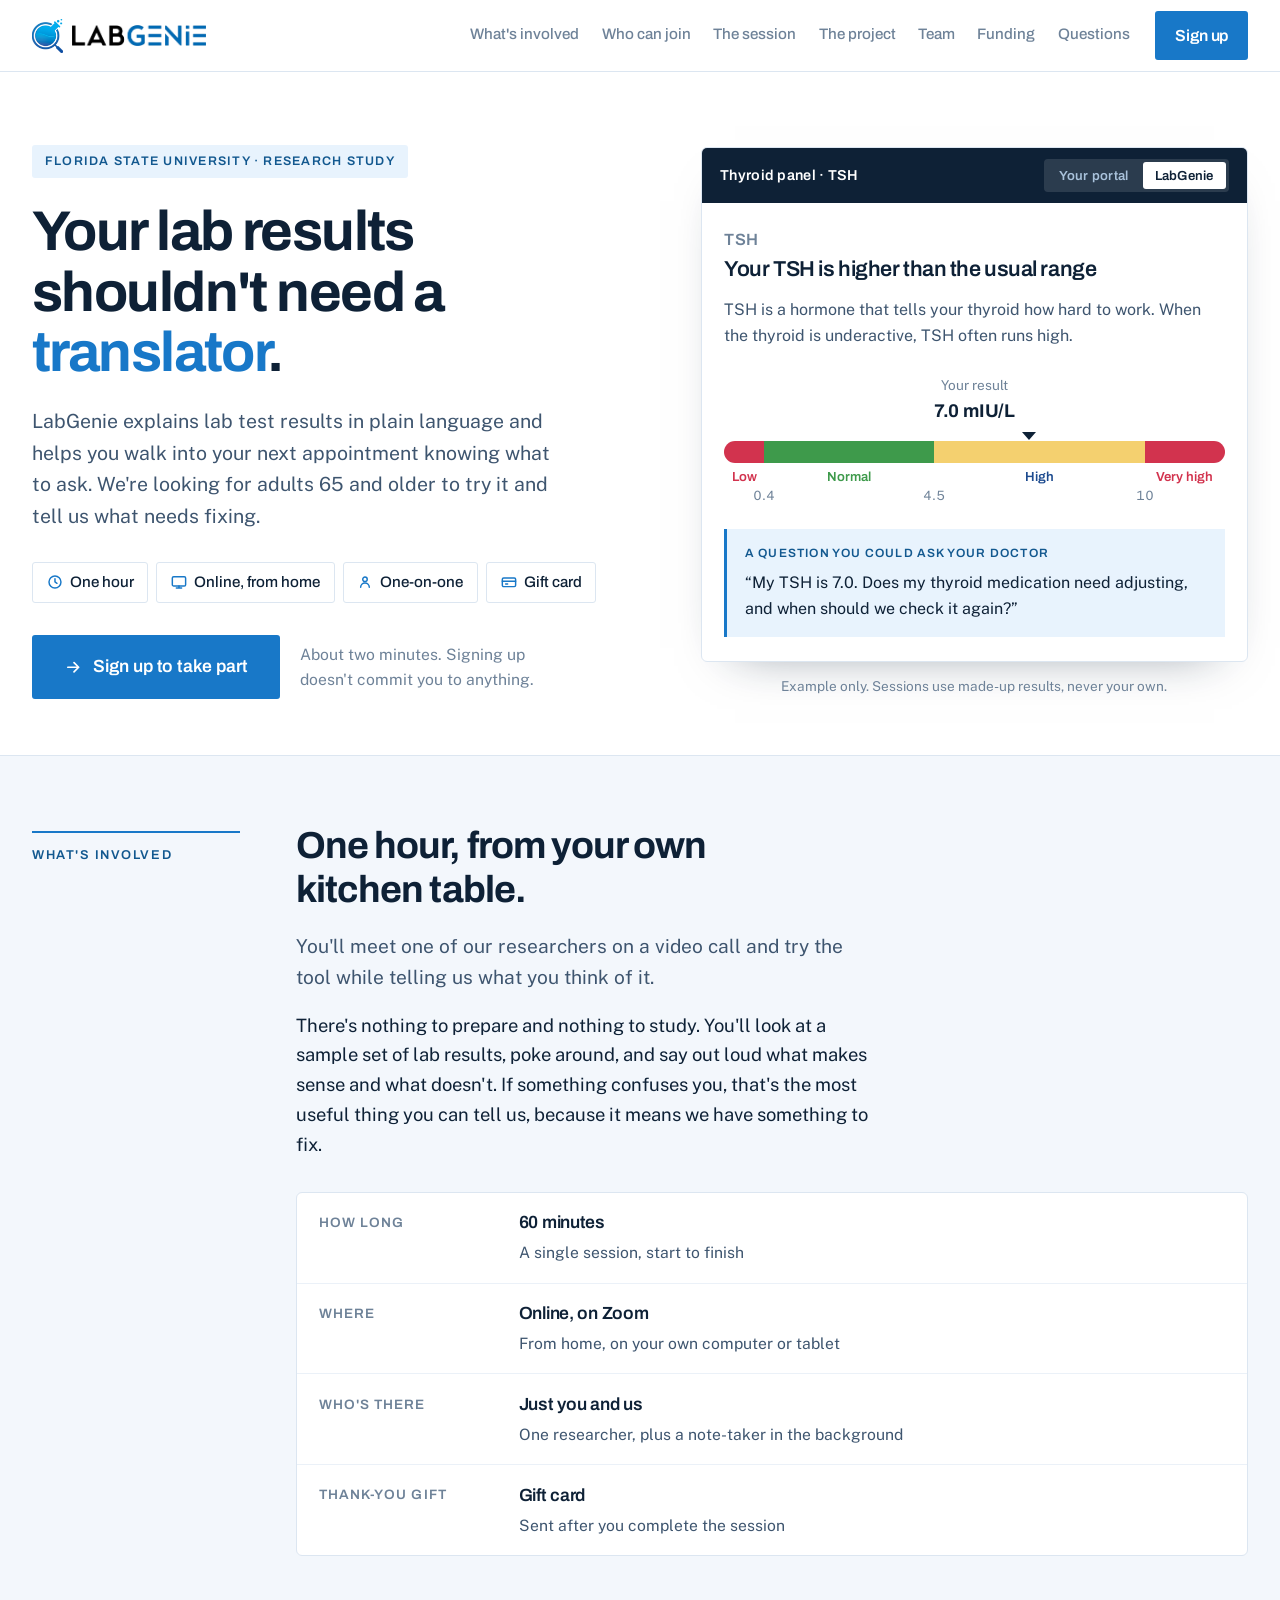
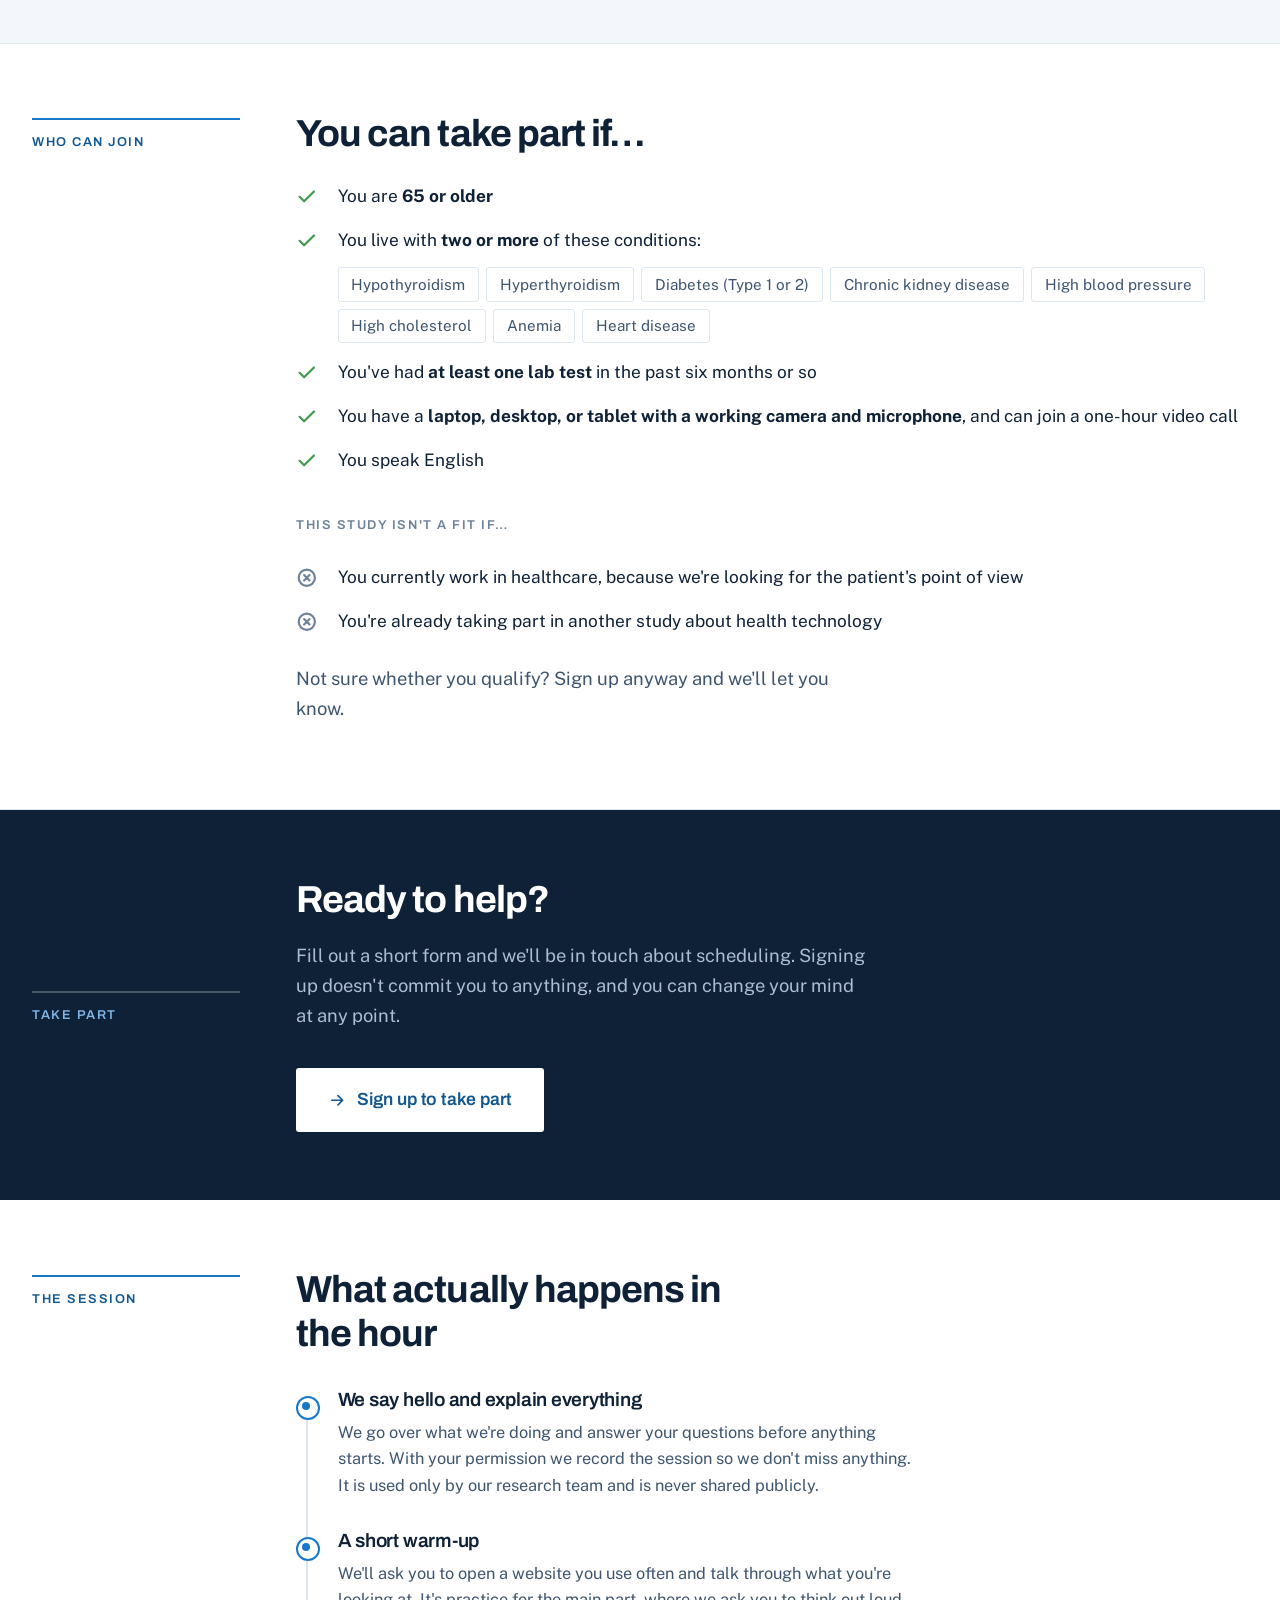
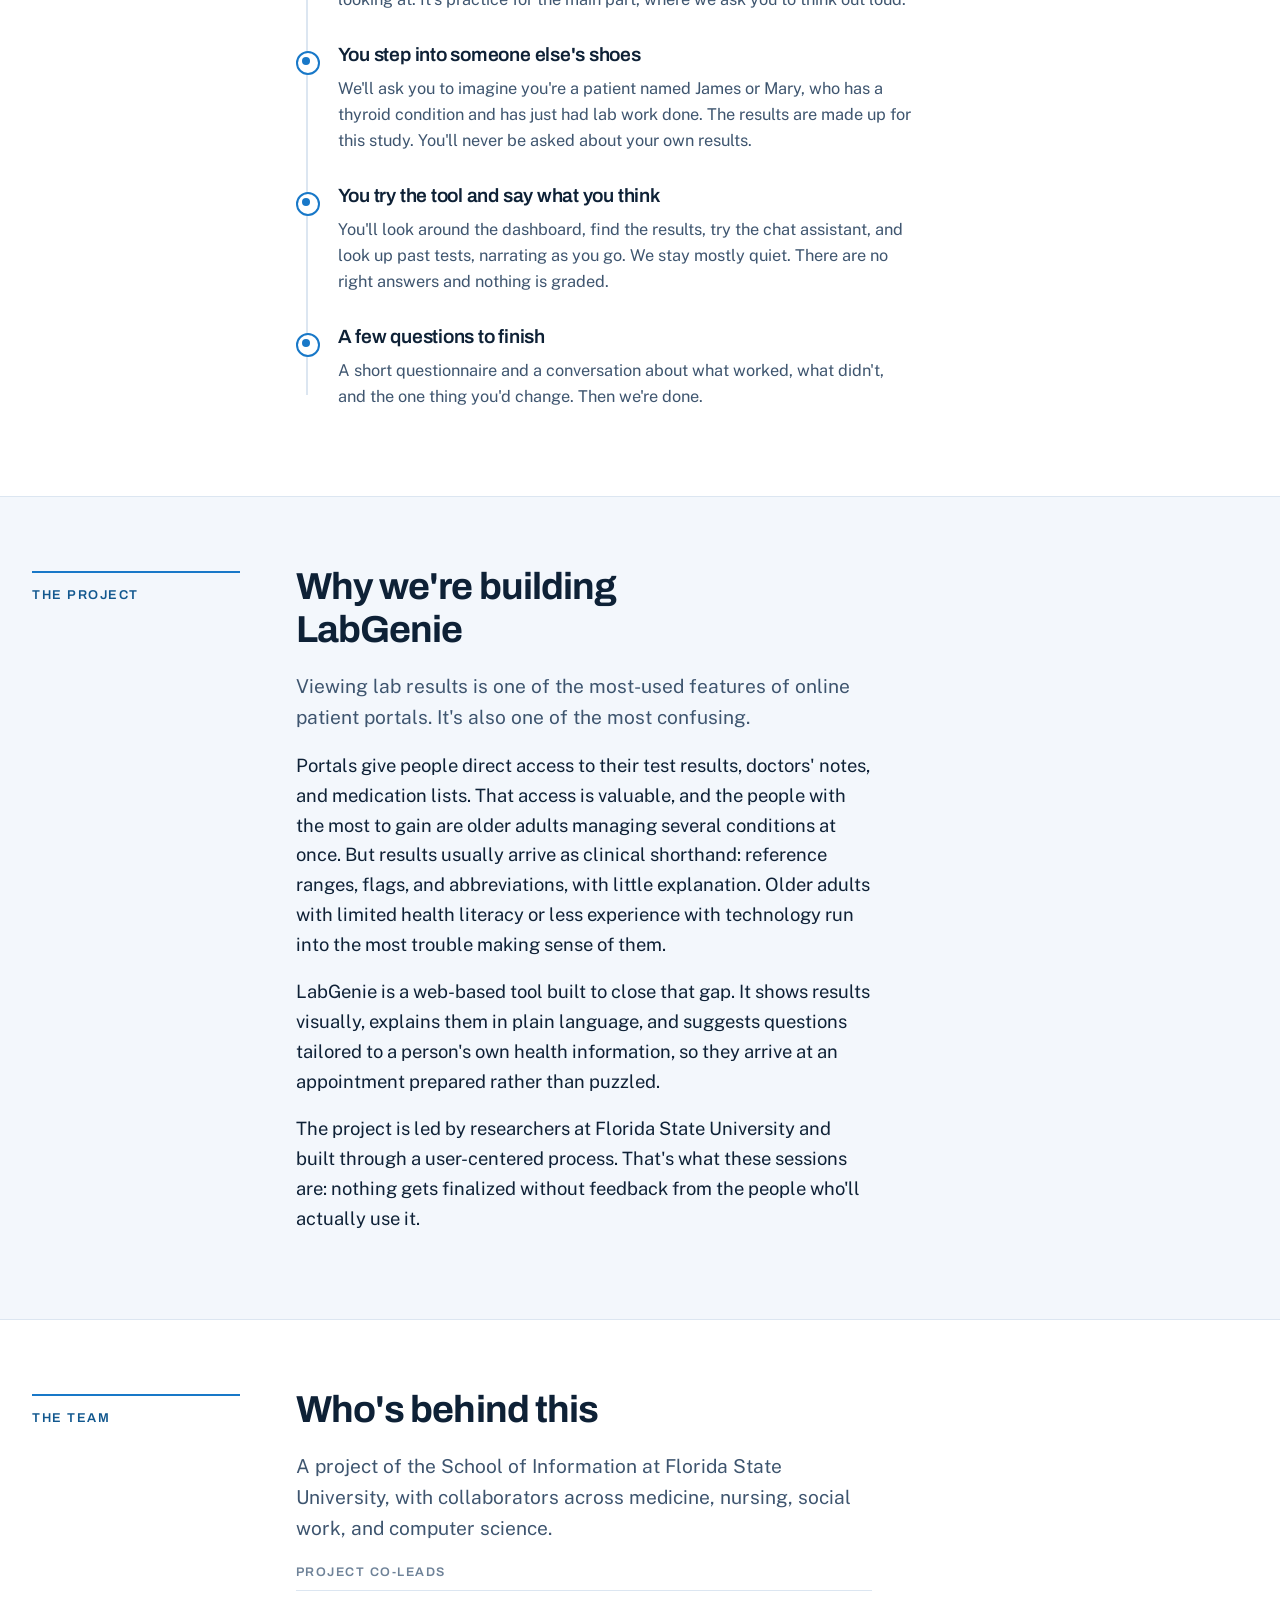
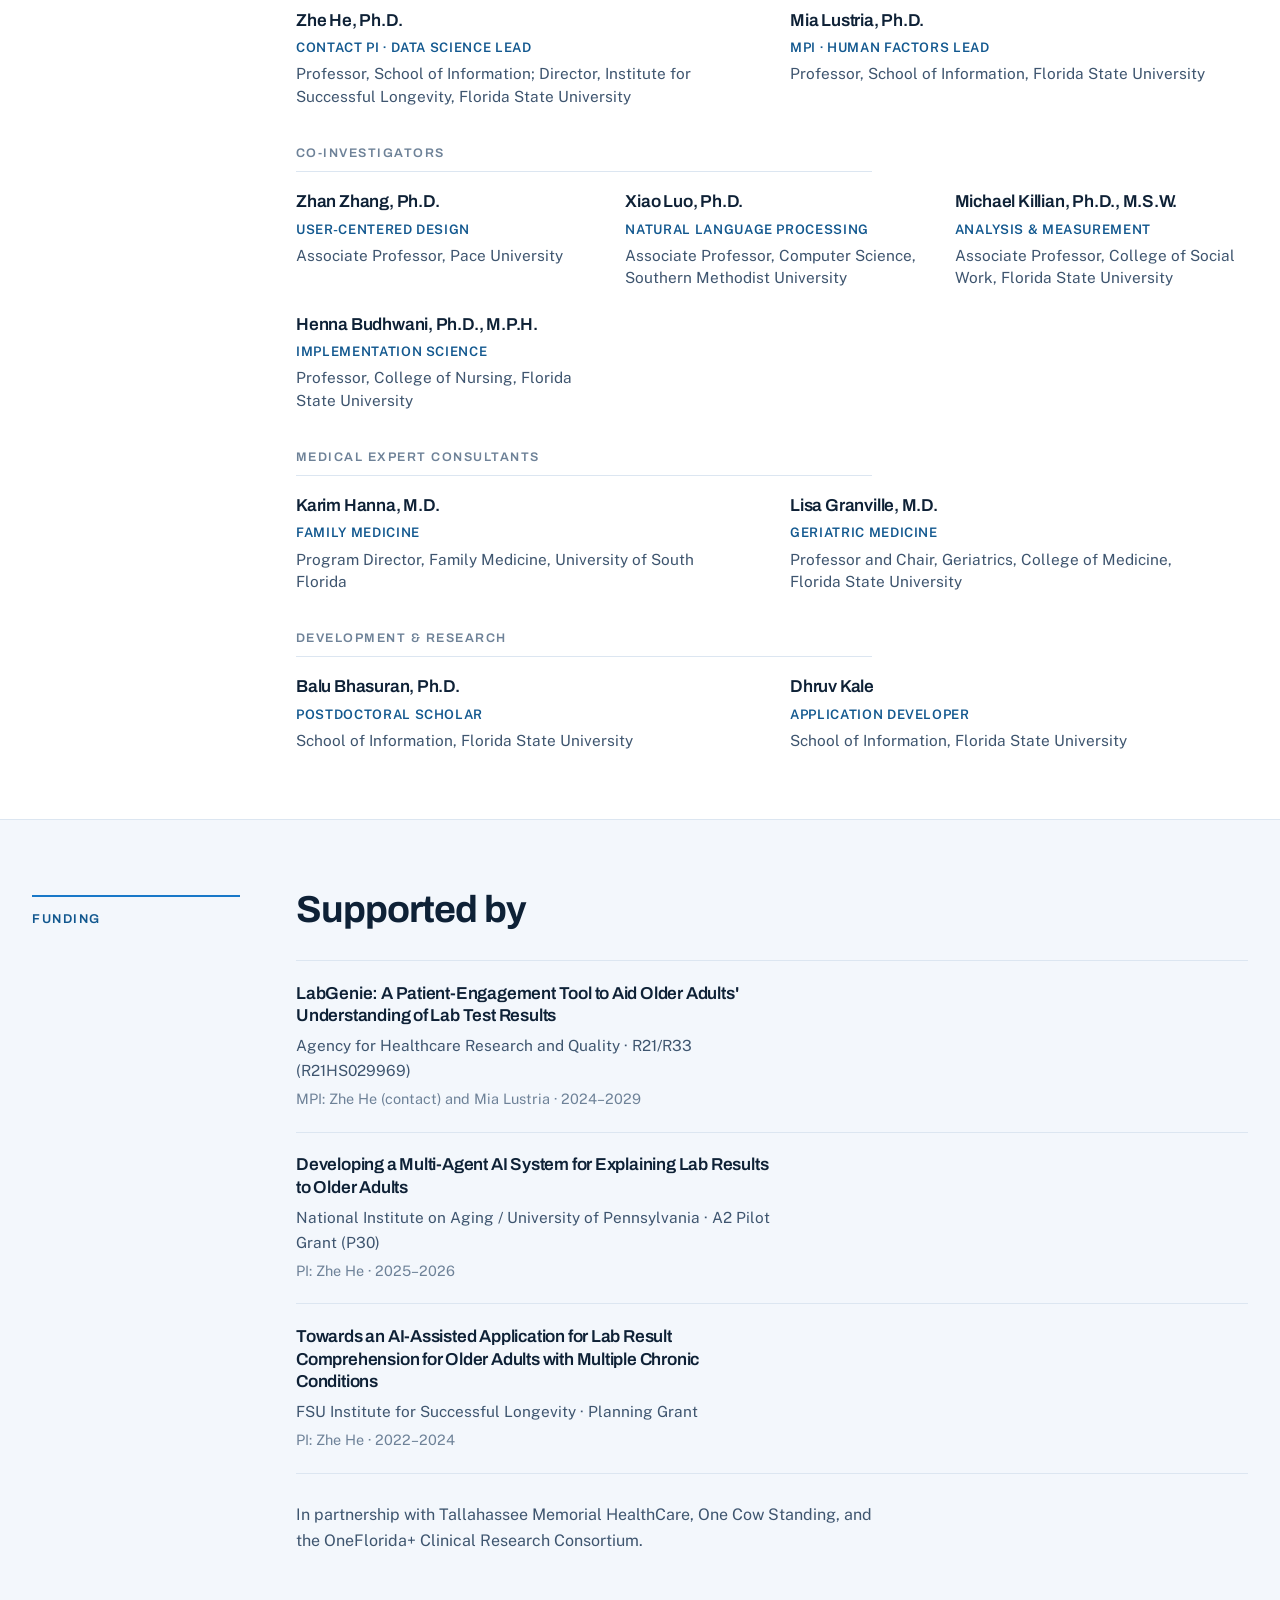
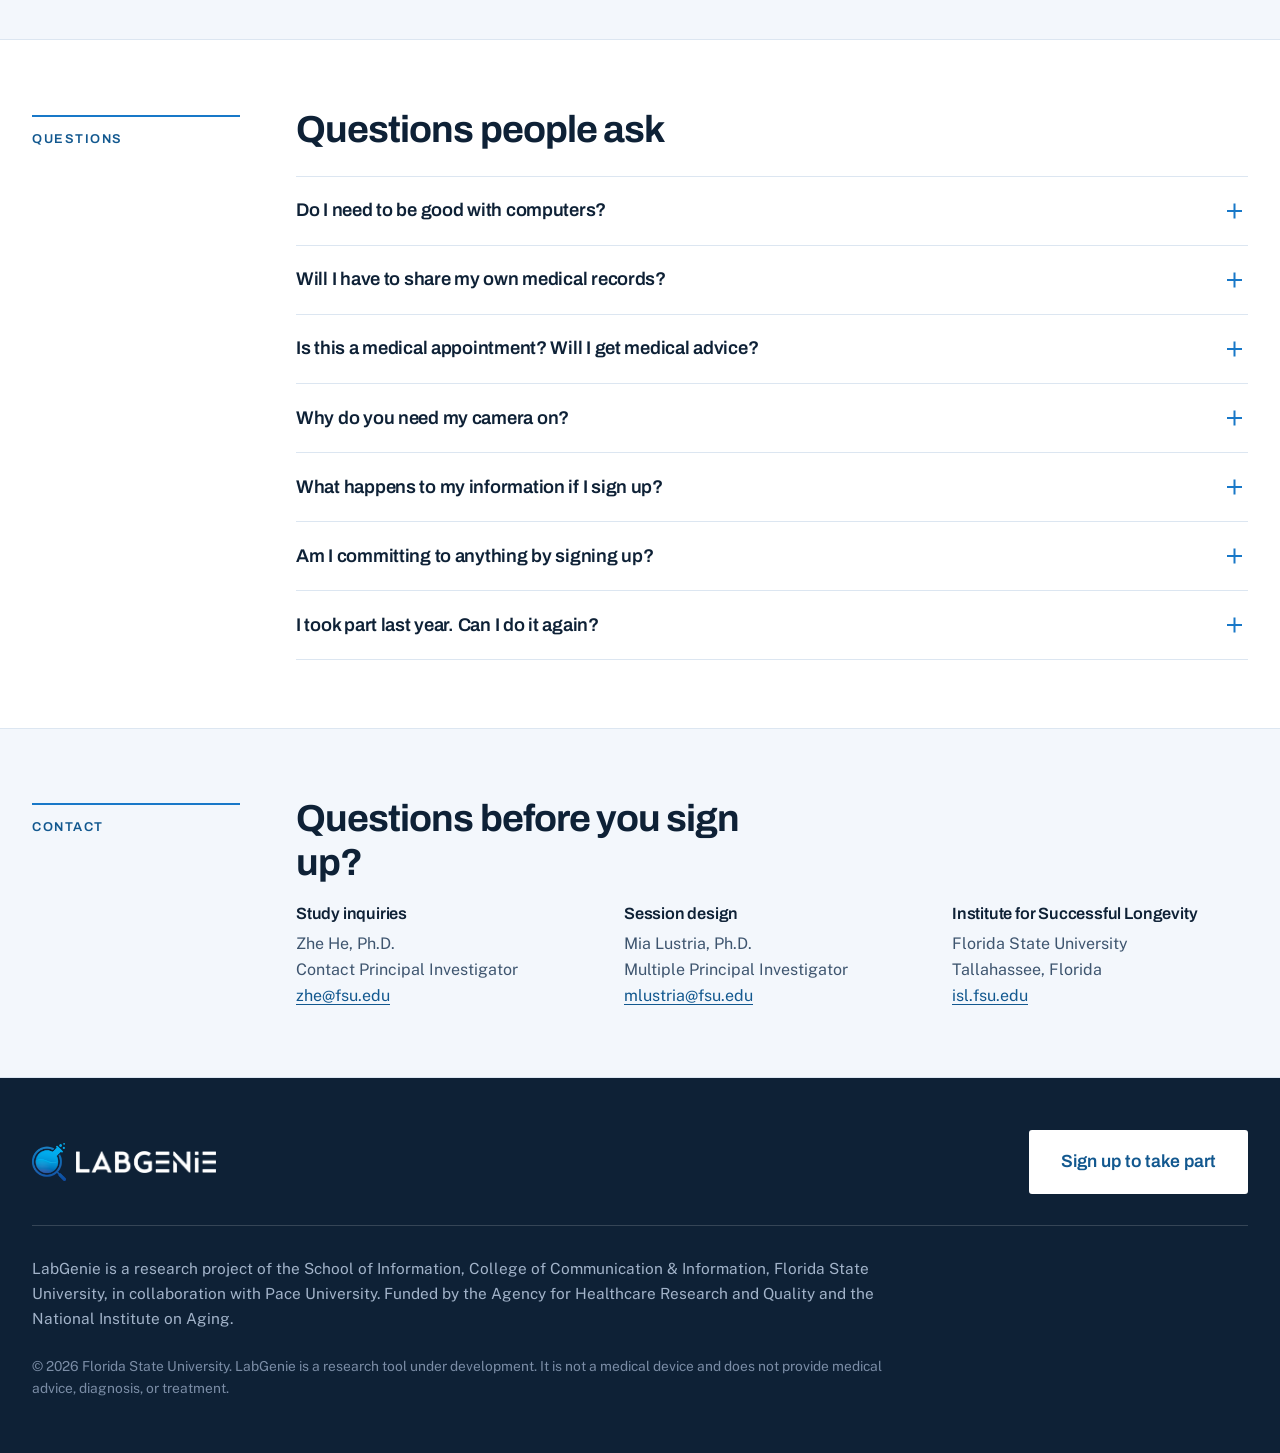
==== commit ba4318ff: "-changed the title of Dr. Lisa Granville" ====
--- a/index.html
+++ b/index.html
@@ -4,20 +4,6 @@
   LabGenie: Public Project & Recruitment Website
   Florida State University, School of Information
 =============================================================================
-
-  SOURCE OF TRUTH
-  ---------------
-  All study details come from LabGenie UX Testing Protocol V4.0 (21 Jul 2026).
-  NOT the 2025 flyer, which describes the old 2-hour in-person workshops.
-  V4 sessions are remote, one-on-one, 60 minutes, on Zoom.
-
-  >>> DO NOT PUBLISH UNTIL RESOLVED <<<
-    1. IRB approval for THIS protocol (submitted 23 Jul 2026, FSU IRB meeting
-       12 Aug 2026). STUDY00004785 covers the OLD protocol, not this one.
-       The IRB line in the footer is commented out on purpose.
-    2. Compensation amount (2025 flyer said $50 Amazon; V4 doesn't state one).
-       (masthead, hero, mid-page band, footer).
-  Search for "TODO".
 
   FILES REQUIRED IN THE REPO
   --------------------------
@@ -56,9 +42,6 @@
 <style>
   /* ==========================================================================
      TOKENS
-     Palette taken from the LabGenie logo so web and print match.
-     Type is sans-only (Archivo headings / Public Sans body), intentionally
-     unlike the ALCOVE site's serif editorial styling.
      ========================================================================== */
   :root{
     --ink:#0E2136;
@@ -88,7 +71,7 @@
   }
 
   /* ==========================================================================
-     BASE:  body text is deliberately large; audience is 65+. Don't shrink.
+     BASE:  body text is deliberately large; audience is 65+.
      ========================================================================== */
   *{box-sizing:border-box}
   html{scroll-behavior:smooth}
@@ -104,7 +87,7 @@
   .wrap{width:min(76rem,calc(100% - 3rem));margin-inline:auto}
 
   /* ==========================================================================
-     SIGN-UP BUTTON: most important element on the page. Min 56px tall.
+     SIGN-UP BUTTON
      ========================================================================== */
   .cta{display:inline-flex;align-items:center;justify-content:center;gap:.65rem;
     background:var(--blue);color:#fff;text-decoration:none;
@@ -225,7 +208,6 @@
      Flips the same card between raw portal output and LabGenie's version.
      A direct swap in one space makes the contrast land harder than two
      panels side by side, and it gives people something to click at a table.
-     Without JavaScript the LabGenie view simply stays visible.
      ========================================================================== */
   .switch{display:inline-flex;padding:3px;background:rgba(255,255,255,.12);border-radius:4px;gap:2px}
   .switch button{appearance:none;border:0;cursor:pointer;background:transparent;color:#A9C2DB;
@@ -262,7 +244,6 @@
   /* ==========================================================================
      RAIL SECTIONS
      Two columns: sticky label on the left, content on the right.
-     This is the main structural difference from the ALCOVE site.
      ========================================================================== */
   .band{padding:4.25rem 0;border-bottom:1px solid var(--line)}
   .band-wash{background:var(--wash)}
@@ -494,13 +475,7 @@
       </div>
     </div>
 
-    <!-- SIGNATURE ELEMENT: a LabGenie result card with two views.
-         "Your portal" shows the raw output someone actually receives.
-         "LabGenie" shows the same result explained. The toggle swaps them in
-         place, which makes the contrast sharper than two panels side by side.
-         Severity scale mirrors the prototype: Low / Normal / High / Very High.
-         Values are illustrative only. Band widths and marker position are
-         inline percentages so they can be tuned without touching the CSS. -->
+    <!-- SIGNATURE ELEMENT: a LabGenie result card with two views. -->
     <div>
       <div class="card">
         <div class="card-bar">
@@ -567,7 +542,7 @@
 
 
 <!-- ==========================================================================
-     WHAT'S INVOLVED: all values from Protocol V4 (remote, 1-on-1, 60 min)
+     WHAT'S INVOLVED
      ========================================================================== -->
 <section class="band band-wash" id="involved">
   <div class="wrap rail">
@@ -591,8 +566,6 @@
 
 <!-- ==========================================================================
      WHO CAN JOIN
-     ⚠ Inclusion/exclusion criteria come straight from Protocol V4 and must
-     match the IRB-approved protocol exactly. Don't edit without checking.
      ========================================================================== -->
 <section class="band" id="eligibility">
   <div class="wrap rail">
@@ -669,7 +642,7 @@
 
 
 <!-- ==========================================================================
-     THE SESSION: mirrors the session flow in Protocol V4
+     THE SESSION
      ========================================================================== -->
 <section class="band" id="session">
   <div class="wrap rail">
@@ -723,7 +696,6 @@
 
 <!-- ==========================================================================
      TEAM:  from the existing LabGenie project site
-     TODO: confirm whether to show the full roster or link to the existing page
      ========================================================================== -->
 <section class="band" id="team">
   <div class="wrap rail">
@@ -762,7 +734,7 @@
           <li><span class="p-name">Karim Hanna, M.D.</span><span class="p-role">Family Medicine</span>
             <span class="p-affil">Program Director, Family Medicine, University of South Florida</span></li>
           <li><span class="p-name">Lisa Granville, M.D.</span><span class="p-role">Geriatric Medicine</span>
-            <span class="p-affil">Professor and Interim Chair, Geriatrics, College of Medicine, Florida State University</span></li>
+            <span class="p-affil">Professor and Chair, Geriatrics, College of Medicine, Florida State University</span></li>
         </ul>
       </div>
 
@@ -810,9 +782,6 @@
 
 <!-- ==========================================================================
      QUESTIONS
-     ⚠ These answers make public commitments about what participants will and
-     won't be asked to do. Each must match the approved protocol and consent
-     form. Clear changes with Dr. He.
      ========================================================================== -->
 <section class="band" id="questions">
   <div class="wrap rail">
@@ -857,7 +826,6 @@
 
 <!-- ==========================================================================
      CONTACT: institutional contacts only.
-     Phone number is the study line printed on the 2025 flyer.
      ========================================================================== -->
 <section class="band band-wash" id="contact">
   <div class="wrap rail">
@@ -881,13 +849,6 @@
 
 <!-- ==========================================================================
      FOOTER
-     ⚠ TODO: IRB LINE, intentionally commented out. Protocol V4 was submitted
-     23 Jul 2026; FSU IRB meets 12 Aug 2026. Do NOT claim approval for this
-     protocol until granted, and use the study ID covering THIS protocol.
-     STUDY00004785 covered the previous in-person workshop protocol.
-
-       <p>This study has been approved by the Florida State University
-          Institutional Review Board (Study ID: TODO).</p>
      ========================================================================== -->
 <footer>
   <div class="wrap">
@@ -904,9 +865,7 @@
 </footer>
 
 
-<!-- ==========================================================================
-     JAVASCRIPT: decorative and progressive. Page works fully without it.
-     ========================================================================== -->
+
 <script>
 (function(){
 
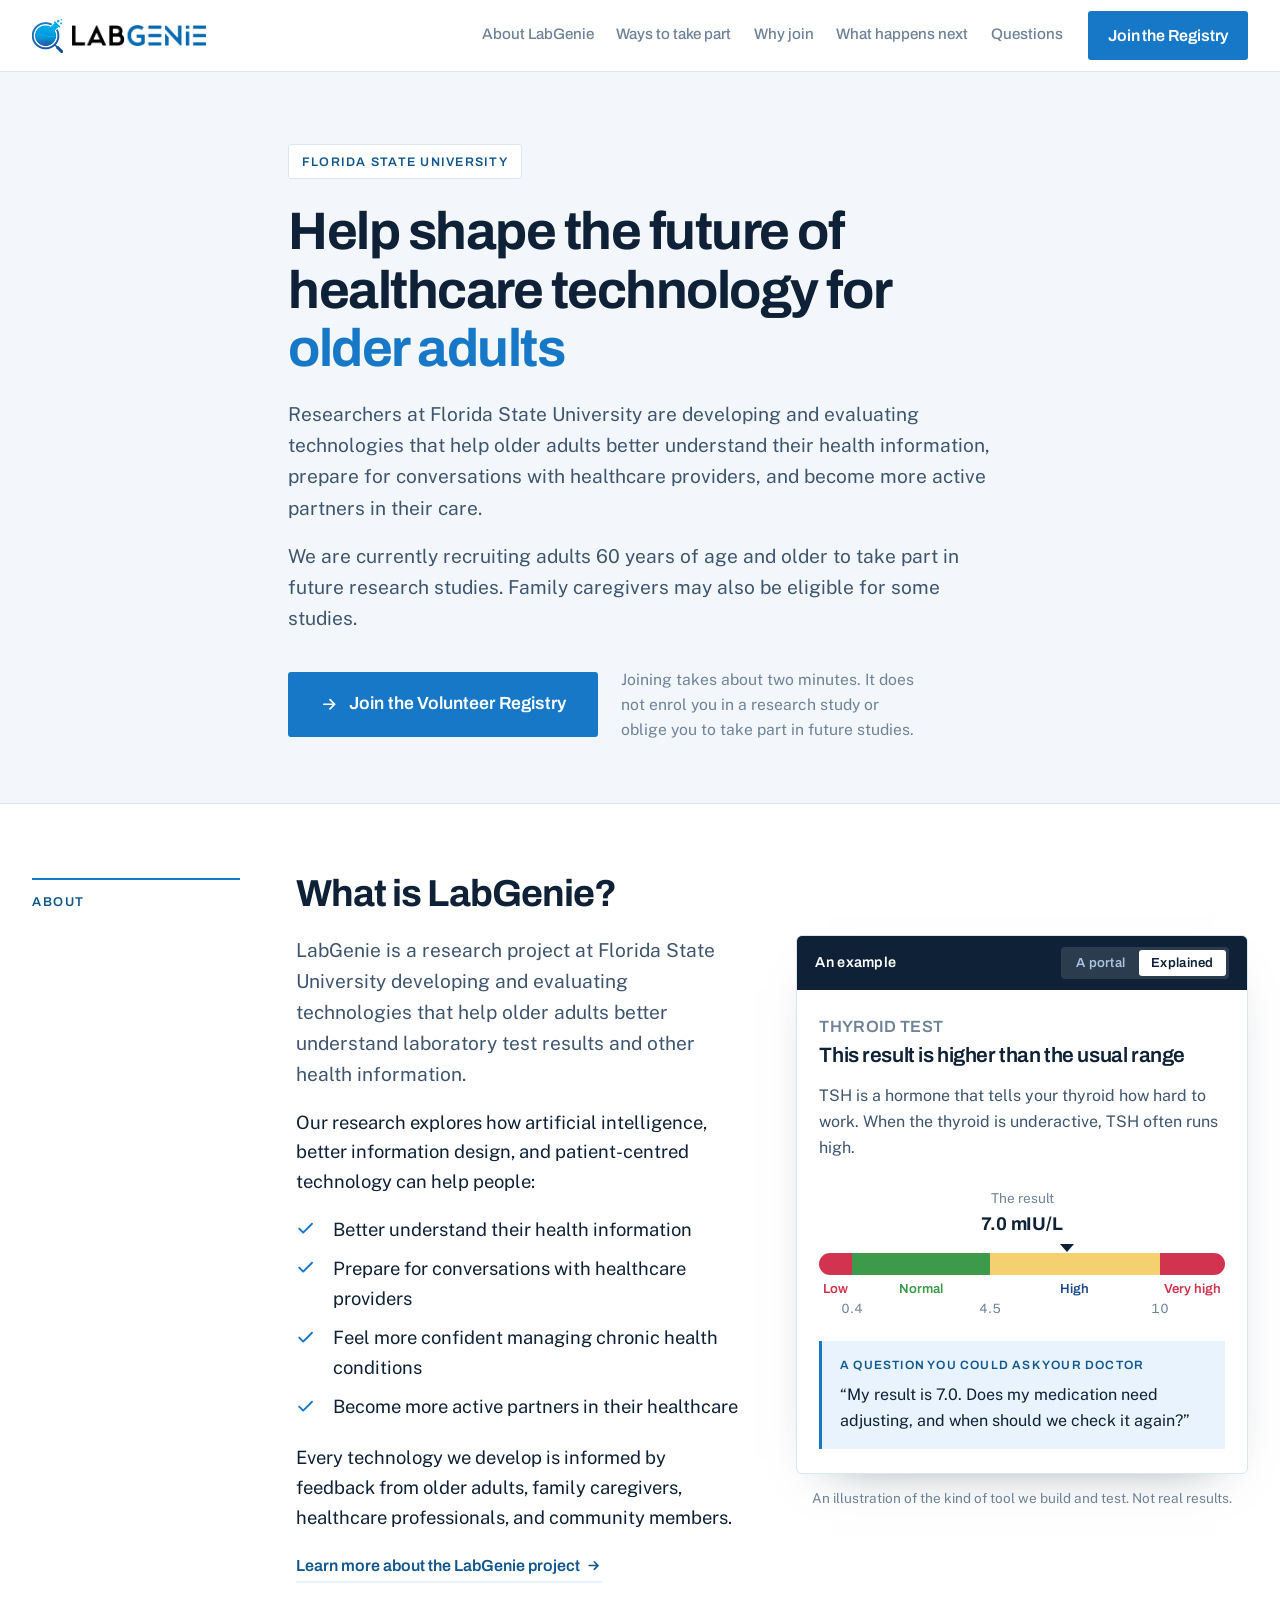
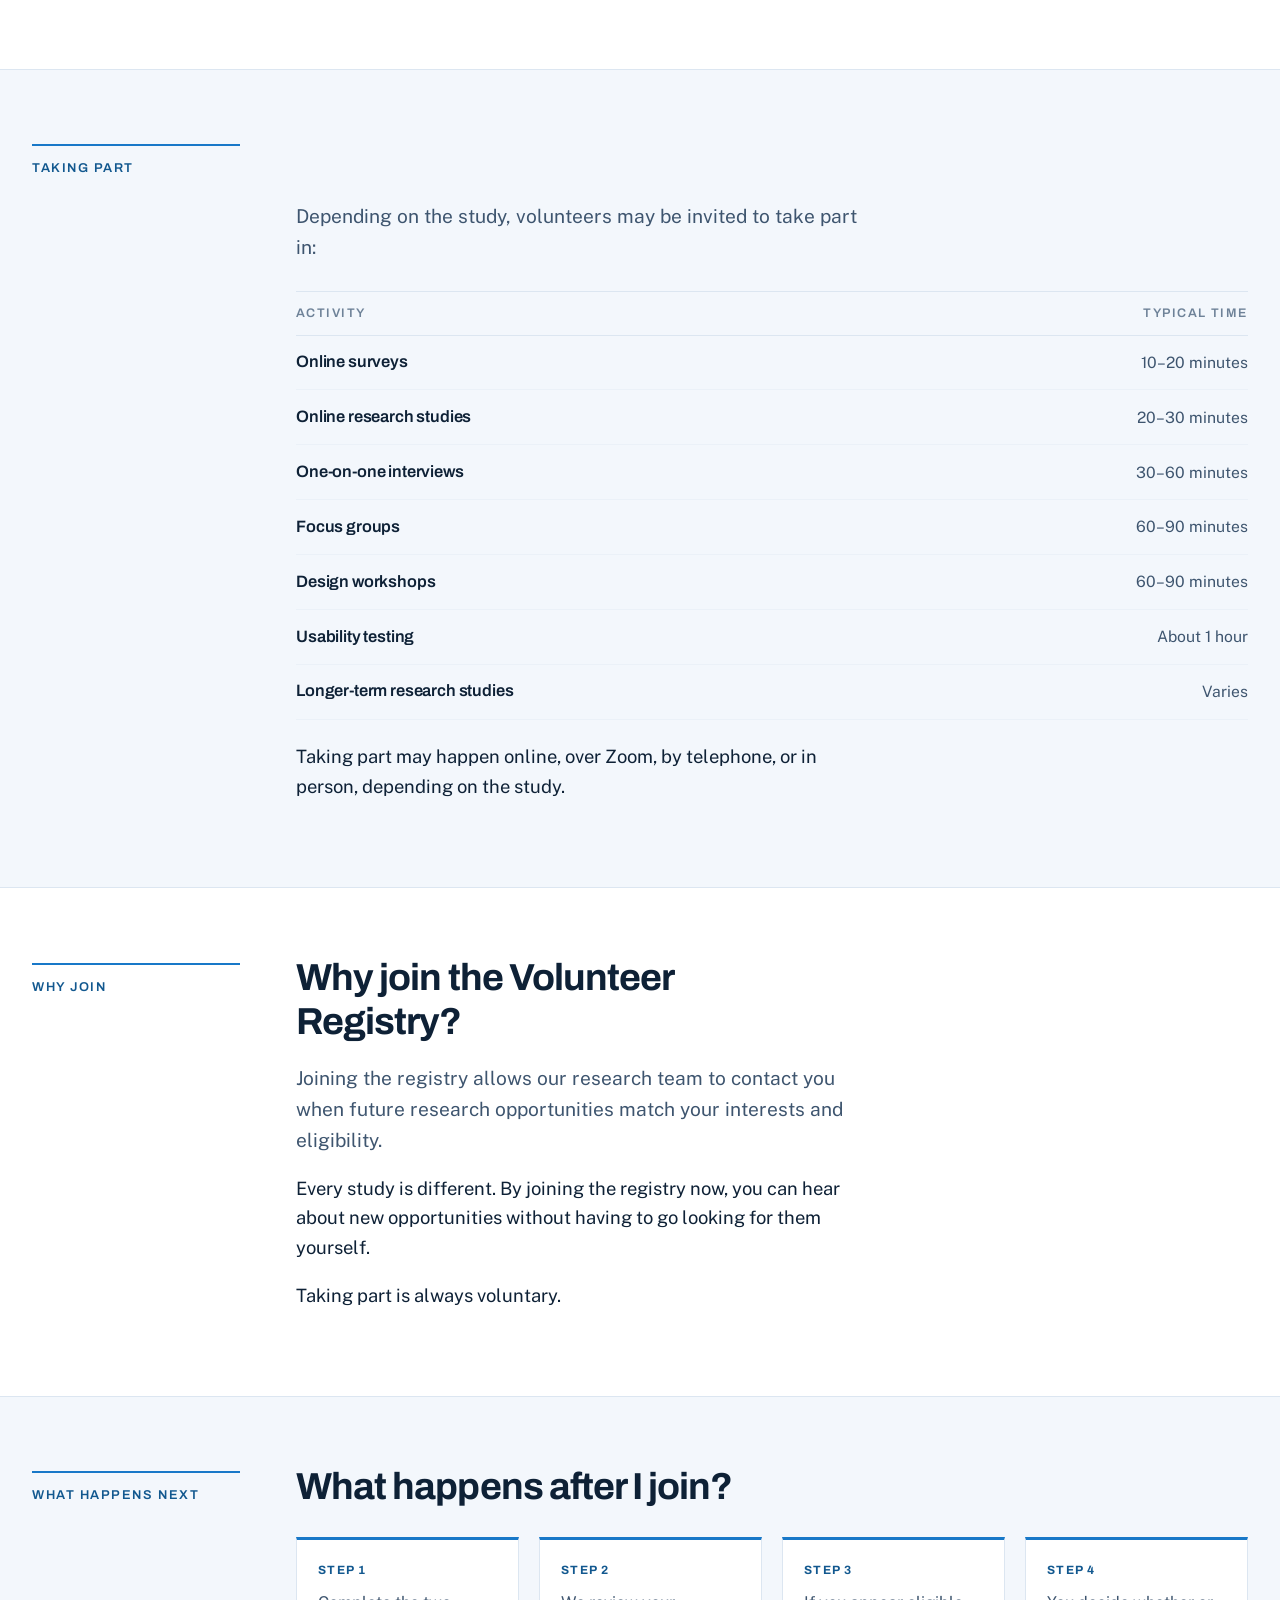
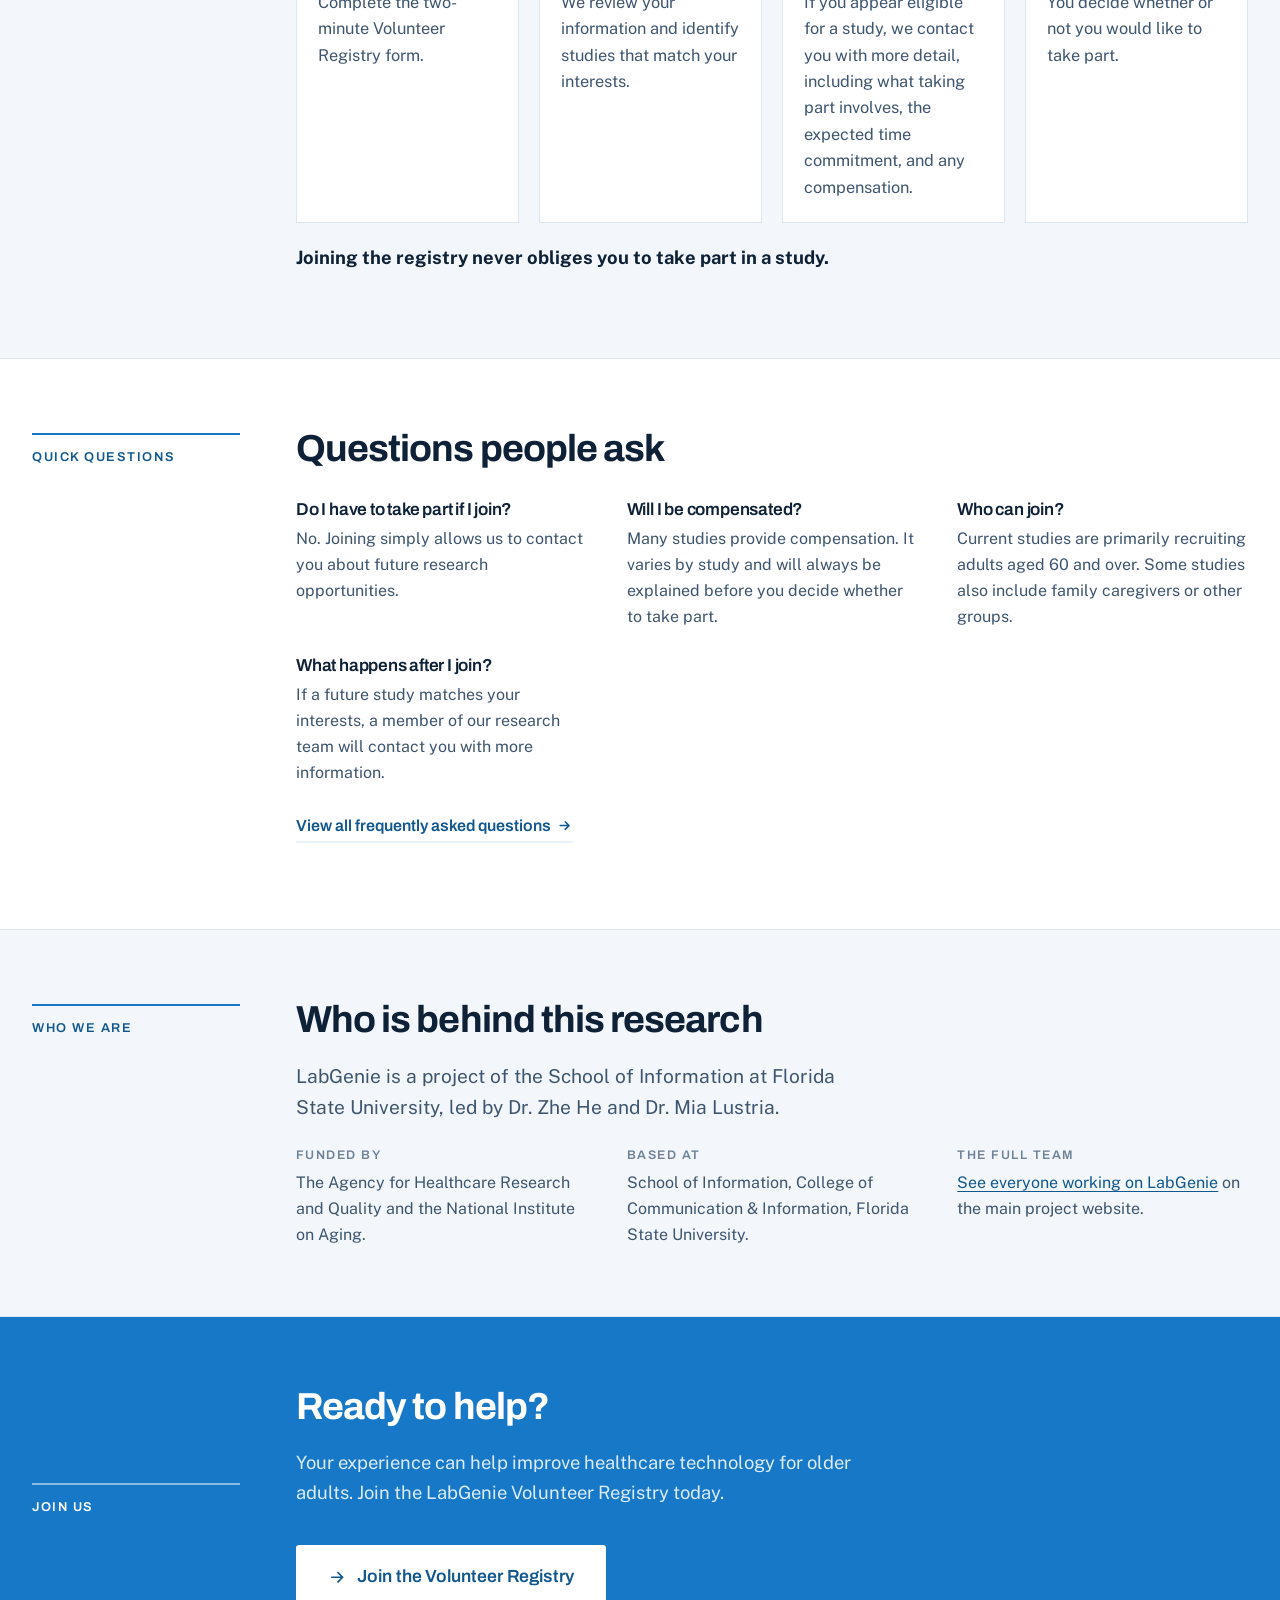
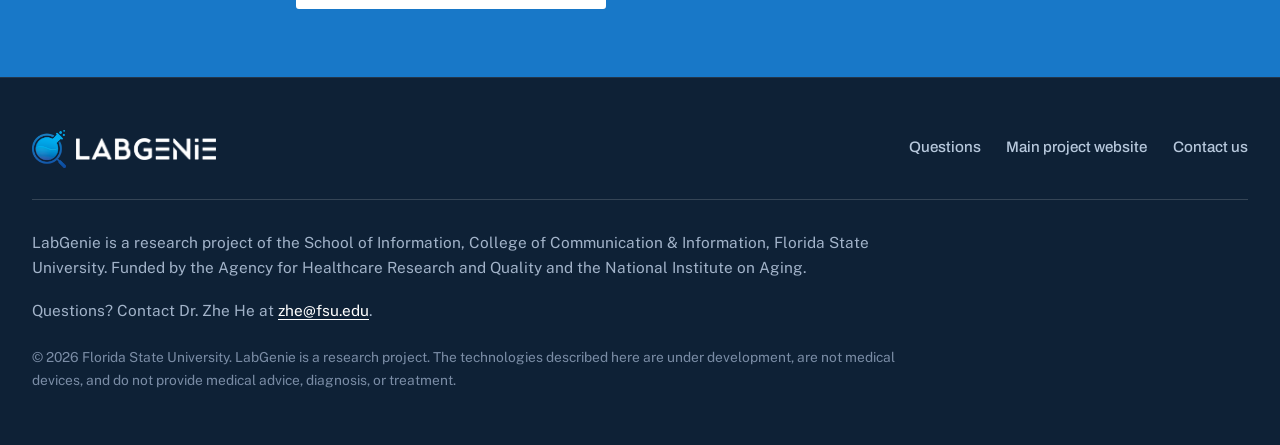
==== commit ace6124f: "-made changes to website according to new suggestions" ====
--- a/index.html
+++ b/index.html
@@ -1,24 +1,36 @@
 <!DOCTYPE html>
 <!--
 =============================================================================
-  LabGenie: Public Project & Recruitment Website
+  LabGenie Volunteer Registry: Home
   Florida State University, School of Information
 =============================================================================
 
-  FILES REQUIRED IN THE REPO
-  --------------------------
-    index.html
-    assets/labgenie-icon.png            masthead + footer mark
-    assets/labgenie-wordmark.png        masthead wordmark (dark version)
-    assets/labgenie-wordmark-light.png  footer wordmark (light, for dark bg)
-    assets/favicon.png
-
-  LAYOUT NOTE
-  -----------
-  This site uses a two-column rail layout: a sticky label in the left column,
-  content in the right. Deliberately different from the ALCOVE site's centered
-  stacked bands so the two projects don't look like the same template.
-  The rail and the hero both collapse to a single column below 66rem.
+  WHAT CHANGED, AND WHY
+  ---------------------
+  Rebuilt to Dr. Lustria's content specification (LabGenie Recruitment Website
+  Spec). The site is no longer about one UX study. It now recruits to the
+  LabGenie Volunteer Registry across the whole research programme.
+
+  Removed: session length and format, the eligibility checklist, the chronic
+  conditions list, the Protocol V4 session walkthrough, the full team roster.
+  Those were all study-specific and the spec asks us to stay generic.
+
+  Section order follows the spec exactly:
+    1 Hero   2 About   3 Ways to participate   4 Why join
+    5 What happens next   6 Quick questions   + Final call to action
+
+  NOTE ON AGE: the spec says 60 and older. The previous site said 65, taken
+  from Protocol V4. The registry is programme-level and broader than any one
+  study, so 60 is used throughout. Individual studies keep their own criteria.
+
+  Search for "TODO".
+
+  FILES
+  -----
+    index.html          this page
+    faq.html            full FAQ page
+    assets/style.css    shared stylesheet for both pages
+    assets/*.png        logo and favicon
 
 =============================================================================
 -->
@@ -27,420 +39,40 @@
 <meta charset="utf-8">
 <meta name="viewport" content="width=device-width, initial-scale=1">
 
-<title>LabGenie: Help Us Make Lab Results Easier to Understand | Florida State University</title>
-<meta name="description" content="LabGenie is a research project at Florida State University building a tool that helps older adults understand their lab test results. Join a one-hour online session and help shape it.">
-<meta property="og:title" content="LabGenie: Help Us Make Lab Results Easier to Understand">
-<meta property="og:description" content="A one-hour online session from home. Help shape a tool that makes lab test results easier to understand. Florida State University.">
+<title>LabGenie Volunteer Registry | Florida State University</title>
+<meta name="description" content="Join the LabGenie Volunteer Registry at Florida State University and help shape healthcare technology for older adults. Adults 60 and over, and family caregivers, are invited.">
+<meta property="og:title" content="LabGenie Volunteer Registry: Florida State University">
+<meta property="og:description" content="Help shape the future of healthcare technology for older adults. Joining takes about two minutes and does not enrol you in a study.">
 <meta property="og:type" content="website">
-<!-- TODO: add og:image (1200x630) -->
 <link rel="icon" href="assets/favicon.png" type="image/png">
 
 <link rel="preconnect" href="https://fonts.googleapis.com">
 <link rel="preconnect" href="https://fonts.gstatic.com" crossorigin>
 <link href="https://fonts.googleapis.com/css2?family=Archivo:wght@500;600;700&family=Public+Sans:wght@400;500;600;700&display=swap" rel="stylesheet">
-
-<style>
-  /* ==========================================================================
-     TOKENS
-     ========================================================================== */
-  :root{
-    --ink:#0E2136;
-    --ink-mid:#3E556F;
-    --ink-soft:#6E8298;
-    --paper:#FFFFFF;
-    --wash:#F3F7FC;
-    --line:#DCE6F1;
-    --line-soft:#EBF1F8;
-
-    --blue:#1878C8;          /* logo mid blue */
-    --blue-deep:#12588F;
-    --blue-ink:#1D4B8F;      /* logo deep blue */
-    --blue-wash:#E8F3FD;
-
-    /* Result severity colors, matched to the LabGenie prototype */
-    --sev-low:#D2334E;
-    --sev-normal:#3E9A4B;
-    --sev-high:#F4D06F;
-    --sev-vhigh:#D2334E;
-
-    --rail:13rem;
-    --measure:36rem;
-    --head:"Archivo",system-ui,sans-serif;
-    --body:"Public Sans",system-ui,-apple-system,sans-serif;
-    --ease:cubic-bezier(.22,.61,.36,1);
-  }
-
-  /* ==========================================================================
-     BASE:  body text is deliberately large; audience is 65+.
-     ========================================================================== */
-  *{box-sizing:border-box}
-  html{scroll-behavior:smooth}
-  body{margin:0;background:var(--paper);color:var(--ink);
-    font-family:var(--body);font-size:1.15rem;line-height:1.62;
-    -webkit-font-smoothing:antialiased;overflow-x:hidden}
-  a{color:var(--blue-deep);text-underline-offset:.2em}
-  a:focus-visible,button:focus-visible,summary:focus-visible{
-    outline:3px solid var(--blue);outline-offset:3px;border-radius:3px}
-  .skip{position:absolute;left:-9999px;top:0;background:var(--ink);color:#fff;
-    padding:.75rem 1.25rem;z-index:200}
-  .skip:focus{left:0}
-  .wrap{width:min(76rem,calc(100% - 3rem));margin-inline:auto}
-
-  /* ==========================================================================
-     SIGN-UP BUTTON
-     ========================================================================== */
-  .cta{display:inline-flex;align-items:center;justify-content:center;gap:.65rem;
-    background:var(--blue);color:#fff;text-decoration:none;
-    font-family:var(--head);font-size:1.1rem;font-weight:600;letter-spacing:-.005em;
-    padding:1rem 1.9rem;border-radius:3px;border:2px solid var(--blue);min-height:56px;
-    transition:background .2s var(--ease),border-color .2s var(--ease),box-shadow .2s var(--ease)}
-  .cta:hover{background:var(--blue-deep);border-color:var(--blue-deep);
-    box-shadow:0 6px 20px -8px rgba(24,120,200,.7)}
-  .cta svg{width:1.05em;height:1.05em;flex:none}
-  .cta-sm{font-size:1rem;padding:.6rem 1.1rem;min-height:44px}
-  .cta-light{background:#fff;color:var(--blue-deep);border-color:#fff}
-  .cta-light:hover{background:var(--blue-wash);border-color:var(--blue-wash)}
-
-  /* ==========================================================================
-     MASTHEAD
-     ========================================================================== */
-  .masthead{border-bottom:1px solid var(--line);position:sticky;top:0;z-index:100;
-    background:rgba(255,255,255,.95);backdrop-filter:saturate(160%) blur(10px)}
-  .masthead .wrap{display:flex;align-items:center;justify-content:space-between;
-    gap:1.5rem;padding:.7rem 0}
-  .brand{display:flex;align-items:center;gap:.55rem;text-decoration:none}
-  .brand img.mark{height:34px;width:auto;display:block}
-  .brand img.word{height:21px;width:auto;display:block}
-  .nav-right{display:flex;align-items:center;gap:1.6rem;flex-wrap:wrap}
-  .nav{display:flex;gap:1.4rem;flex-wrap:wrap}
-  .nav a{font-family:var(--head);font-size:.95rem;font-weight:500;text-decoration:none;
-    color:var(--ink-soft);padding:.3rem 0;border-bottom:2px solid transparent;
-    transition:color .2s var(--ease),border-color .2s var(--ease)}
-  .nav a:hover,.nav a.active{color:var(--blue-deep);border-bottom-color:var(--blue)}
-  @media(max-width:66rem){
-    /* Static here, so the blur would cost paint work for no visual gain */
-    .masthead{position:static;background:var(--paper);backdrop-filter:none}
-    .masthead .wrap{flex-direction:column;align-items:flex-start;gap:.7rem}
-    .nav-right{width:100%;justify-content:space-between;gap:1rem}
-    .nav{gap:1rem}
-  }
-
-  /* ==========================================================================
-     HERO
-     ========================================================================== */
-  .hero{padding:4.5rem 0 3.5rem;border-bottom:1px solid var(--line)}
-  .hero-grid{display:grid;grid-template-columns:1.05fr .95fr;gap:4rem;align-items:center}
-  .tag{display:inline-block;font-family:var(--head);font-size:.78rem;font-weight:600;
-    letter-spacing:.1em;text-transform:uppercase;color:var(--blue-deep);
-    background:var(--blue-wash);padding:.4rem .8rem;border-radius:3px;margin:0 0 1.5rem}
-  h1{font-family:var(--head);font-weight:700;
-    font-size:clamp(2.2rem,4.4vw,3.5rem);line-height:1.08;letter-spacing:-.028em;
-    margin:0 0 1.35rem;max-width:16ch}
-  h1 em{font-style:normal;color:var(--blue)}
-  .standfirst{font-size:1.22rem;color:var(--ink-mid);max-width:44ch;margin:0 0 1.9rem}
-
-  /* At-a-glance facts: the questions someone asks in the first ten seconds */
-  .glance{display:flex;flex-wrap:wrap;gap:.5rem;margin:0 0 2rem;padding:0;list-style:none}
-  .glance li{display:inline-flex;align-items:center;gap:.45rem;white-space:nowrap;
-    background:var(--paper);border:1px solid var(--line);color:var(--ink);
-    font-family:var(--head);font-size:.95rem;font-weight:500;
-    padding:.45rem .85rem;border-radius:3px}
-  .glance svg{width:1.05em;height:1.05em;flex:none;color:var(--blue)}
-  .hero-actions{display:flex;align-items:center;gap:1.25rem;flex-wrap:wrap}
-  .hero-note{font-size:.98rem;color:var(--ink-soft);margin:0;max-width:24ch}
-
-  /* ==========================================================================
-     RESULT CARD: the signature element.
-     Mirrors the real LabGenie prototype: a severity scale with Low / Normal /
-     High / Very High bands and a marker showing where the result falls.
-     ========================================================================== */
-  .card{border:1px solid var(--line);border-radius:6px;overflow:hidden;
-    box-shadow:0 20px 50px -34px rgba(14,33,54,.55)}
-  .card-bar{background:var(--ink);color:#fff;padding:.7rem 1.15rem;
-    display:flex;align-items:center;justify-content:space-between;gap:1rem}
-  .card-bar b{font-family:var(--head);font-size:.9rem;font-weight:600;letter-spacing:.02em}
-  .card-body{padding:1.5rem 1.4rem}
-  .res-name{font-family:var(--head);font-size:1.02rem;font-weight:600;
-    letter-spacing:.02em;color:var(--ink-soft);text-transform:uppercase;margin:0 0 .15rem}
-  .res-plain{font-family:var(--head);font-size:1.35rem;font-weight:600;
-    letter-spacing:-.02em;margin:0 0 .9rem;line-height:1.25}
-  .res-expl{font-size:1rem;color:var(--ink-mid);margin:0 0 1.6rem}
-
-  /* --- Severity scale --- */
-  .scale{margin:0 0 1.5rem}
-  .scale-head{text-align:center;margin:0 0 .3rem}
-  .scale-head span{display:block;font-size:.85rem;color:var(--ink-soft)}
-  .scale-head b{font-family:var(--head);font-size:1.15rem;font-weight:700;letter-spacing:-.01em}
-  .scale-pin{position:relative;height:.55rem}
-  .scale-pin i{position:absolute;top:0;transform:translateX(-50%);
-    width:0;height:0;border-left:7px solid transparent;border-right:7px solid transparent;
-    border-top:8px solid var(--ink)}
-  .scale-track{display:flex;height:22px;border-radius:11px;overflow:hidden}
-  .scale-track span{display:block;height:100%}
-  .scale-labels{display:flex;margin-top:.4rem}
-  .scale-labels span{font-family:var(--head);font-size:.82rem;font-weight:600;
-    text-align:center;line-height:1.2;padding:0 2px}
-  @media(max-width:34rem){
-    /* Narrow bands can't hold this text at full size; shrink and allow wrap */
-    .scale-labels span{font-size:.68rem;letter-spacing:-.01em}
-    .scale-nums i{font-size:.72rem}
-  }
-  /* Boundary numbers sit under the joins between bands */
-  .scale-nums{position:relative;height:1.15rem;margin-top:.1rem}
-  .scale-nums i{position:absolute;transform:translateX(-50%);
-    font-size:.8rem;color:var(--ink-soft);font-style:normal;font-variant-numeric:tabular-nums}
-
-  .res-ask{background:var(--blue-wash);border-left:3px solid var(--blue);padding:.95rem 1.1rem}
-  .res-ask b{display:block;font-family:var(--head);font-size:.75rem;font-weight:600;
-    letter-spacing:.1em;text-transform:uppercase;color:var(--blue-deep);margin-bottom:.4rem}
-  .res-ask p{margin:0;font-size:1rem}
-
-  .card-note{font-size:.85rem;color:var(--ink-soft);margin:.8rem 0 0;text-align:center}
-
-  /* Below 66rem the hero stacks: copy first, result card underneath. */
-  @media(max-width:66rem){
-    .hero{padding:2.5rem 0 2.5rem}
-    .hero-grid{grid-template-columns:1fr;gap:2.5rem}
-  }
-
-  /* ==========================================================================
-     CARD VIEW TOGGLE
-     Flips the same card between raw portal output and LabGenie's version.
-     A direct swap in one space makes the contrast land harder than two
-     panels side by side, and it gives people something to click at a table.
-     ========================================================================== */
-  .switch{display:inline-flex;padding:3px;background:rgba(255,255,255,.12);border-radius:4px;gap:2px}
-  .switch button{appearance:none;border:0;cursor:pointer;background:transparent;color:#A9C2DB;
-    font-family:var(--head);font-size:.82rem;font-weight:600;letter-spacing:.02em;
-    padding:.35rem .75rem;border-radius:3px;transition:background .2s var(--ease),color .2s var(--ease)}
-  .switch button[aria-selected="true"]{background:#fff;color:var(--ink)}
-  .switch button:hover:not([aria-selected="true"]){color:#fff}
-
-  /* On phones the title and toggle can't share a row. Stack them and turn the
-     toggle into a full-width segmented control with 44px tap targets. */
-  @media(max-width:34rem){
-    .card-bar{flex-wrap:wrap;gap:.6rem;padding:.75rem .9rem}
-    .switch{width:100%}
-    .switch button{flex:1;padding:.55rem .5rem;min-height:40px}
-    .card-body{padding:1.25rem 1.05rem}
-  }
-
-  .view[hidden]{display:none}
-
-  /* Raw portal view: deliberately styled like a clinical data table */
-  .portal-rows{border:1px solid var(--line);border-radius:4px;overflow:hidden;margin:0 0 1.1rem}
-  .portal-rows div{display:flex;justify-content:space-between;gap:1rem;
-    padding:.7rem .9rem;border-bottom:1px solid var(--line-soft);
-    font-family:ui-monospace,SFMono-Regular,Menlo,monospace;font-size:.92rem}
-  .portal-rows div:last-child{border-bottom:none}
-  .portal-rows div:nth-child(odd){background:var(--wash)}
-  .portal-rows dt{margin:0;color:var(--ink-soft)}
-  .portal-rows dd{margin:0;font-weight:600}
-  .flag{color:var(--sev-low);font-weight:700}
-  .portal-quote{margin:0;padding:.95rem 1.1rem;background:var(--wash);
-    border-left:3px solid var(--line);font-style:italic;color:var(--ink-mid);font-size:1rem}
-
-
-  /* ==========================================================================
-     RAIL SECTIONS
-     Two columns: sticky label on the left, content on the right.
-     ========================================================================== */
-  .band{padding:4.25rem 0;border-bottom:1px solid var(--line)}
-  .band-wash{background:var(--wash)}
-  .band-ink{background:var(--ink);color:#DCE7F3;border-bottom:none}
-  .band-ink h2{color:#fff}
-  .band-ink p{color:#A9BDD4}
-  .band-ink .rail-label{color:#7FB4E6;border-color:rgba(255,255,255,.25)}
-
-  .rail{display:grid;grid-template-columns:var(--rail) 1fr;gap:3.5rem;align-items:start}
-  .rail-label{position:sticky;top:5.5rem;
-    font-family:var(--head);font-size:.8rem;font-weight:600;letter-spacing:.12em;
-    text-transform:uppercase;color:var(--blue-deep);
-    border-top:2px solid var(--blue);padding-top:.75rem;margin:.4rem 0 0}
-  @media(max-width:66rem){
-    .rail{grid-template-columns:1fr;gap:1.25rem}
-    .rail-label{position:static;top:auto}
-  }
-
-  h2{font-family:var(--head);font-weight:700;
-    font-size:clamp(1.7rem,3vw,2.35rem);line-height:1.16;letter-spacing:-.025em;
-    margin:0 0 1.2rem;max-width:22ch}
-  h3{font-family:var(--head);font-weight:600;font-size:1.2rem;letter-spacing:-.012em;
-    line-height:1.3;margin:0 0 .4rem}
-  p{margin:0 0 1.1rem;max-width:var(--measure)}
-  .lede{font-size:1.2rem;color:var(--ink-mid)}
-
-  /* ==========================================================================
-     SESSION FACT TABLE  (replaces ALCOVE-style hover cards)
-     ========================================================================== */
-  .spec{border:1px solid var(--line);border-radius:6px;background:var(--paper);
-    margin-top:2rem;overflow:hidden}
-  .spec div{display:grid;grid-template-columns:11rem 1fr;gap:1.5rem;
-    padding:1.05rem 1.35rem;border-bottom:1px solid var(--line-soft)}
-  .spec div:last-child{border-bottom:none}
-  .spec dt{font-family:var(--head);font-size:.85rem;font-weight:600;letter-spacing:.08em;
-    text-transform:uppercase;color:var(--ink-soft);margin:.15rem 0 0}
-  .spec dd{margin:0;font-family:var(--head);font-size:1.1rem;font-weight:600;letter-spacing:-.015em}
-  .spec dd small{display:block;font-family:var(--body);font-size:.98rem;font-weight:400;
-    color:var(--ink-mid);margin-top:.15rem;letter-spacing:0}
-  @media(max-width:34rem){
-    .spec div{grid-template-columns:1fr;gap:.25rem}
-  }
-
-  /* ==========================================================================
-     ELIGIBILITY
-     ========================================================================== */
-  .checks{list-style:none;margin:1.75rem 0 0;padding:0;display:grid;gap:1rem}
-  .checks li{display:grid;grid-template-columns:1.75rem 1fr;gap:.85rem;align-items:start;
-    font-size:1.08rem;min-width:0}
-  .checks svg{width:1.35rem;height:1.35rem;color:var(--sev-normal);margin-top:.2rem}
-  .checks-x svg{color:var(--ink-soft)}
-  .checks > li > span{min-width:0}   /* lets the chip row use full width */
-
-  /* Condition chips.
-     FIX: chips were collapsing into tall narrow ovals because they were
-     shrinking as flex items. flex:0 0 auto + white-space:nowrap keeps each
-     one on a single line; the row wraps instead of the text. */
-  .conds{display:flex;flex-wrap:wrap;gap:.45rem;margin:.75rem 0 0;padding:0;list-style:none}
-  .conds li{display:block;flex:0 0 auto;white-space:nowrap;
-    background:var(--paper);border:1px solid var(--line);color:var(--ink-mid);
-    font-size:.95rem;line-height:1.4;padding:.35rem .8rem;border-radius:3px}
-  @media(max-width:30rem){
-    /* On very narrow screens allow wrapping rather than horizontal overflow */
-    .conds li{white-space:normal}
-  }
-
-  .subhead{font-family:var(--head);font-size:.8rem;font-weight:600;letter-spacing:.12em;
-    text-transform:uppercase;color:var(--ink-soft);margin:2.5rem 0 0}
-
-  /* ==========================================================================
-     MID-PAGE CTA
-     ========================================================================== */
-  .cta-band .rail{align-items:center}
-  .cta-band h2{max-width:18ch}
-  .cta-band .cta{margin-top:1.25rem}
-
-  /* ==========================================================================
-     SESSION WALKTHROUGH: timeline with a connecting line
-     ========================================================================== */
-  .flow{margin-top:2rem;padding:0;list-style:none;position:relative}
-  .flow::before{content:"";position:absolute;left:.62rem;top:.9rem;bottom:.9rem;
-    width:2px;background:var(--line)}
-  .flow li{position:relative;padding:0 0 1.9rem 2.6rem}
-  .flow li:last-child{padding-bottom:0}
-  .flow li::before{content:"";position:absolute;left:0;top:.5rem;width:1.25rem;height:1.25rem;
-    border-radius:50%;background:var(--paper);border:2px solid var(--blue)}
-  .flow li::after{content:"";position:absolute;left:.37rem;top:.87rem;width:.5rem;height:.5rem;
-    border-radius:50%;background:var(--blue)}
-  .flow p{margin:0;font-size:1.02rem;color:var(--ink-mid)}
-
-  /* ==========================================================================
-     TEAM
-     ========================================================================== */
-  .group + .group{margin-top:2.25rem}
-  .group-label{font-family:var(--head);font-size:.78rem;font-weight:600;letter-spacing:.12em;
-    text-transform:uppercase;color:var(--ink-soft);margin:0 0 1rem;
-    padding-bottom:.5rem;border-bottom:1px solid var(--line)}
-  .people{list-style:none;margin:0;padding:0;
-    display:grid;grid-template-columns:repeat(auto-fit,minmax(16rem,1fr));gap:1.4rem 2.25rem}
-  .people li{max-width:26rem}
-  .p-name{font-family:var(--head);font-size:1.08rem;font-weight:600;letter-spacing:-.012em;display:block}
-  .p-role{display:block;font-size:.82rem;font-weight:600;letter-spacing:.05em;
-    text-transform:uppercase;color:var(--blue-deep);margin:.15rem 0 .25rem}
-  .p-affil{display:block;font-size:.96rem;color:var(--ink-mid);line-height:1.45}
-
-  /* ==========================================================================
-     FUNDING
-     ========================================================================== */
-  .grants{list-style:none;margin:1.75rem 0 0;padding:0;display:grid;gap:0;
-    border-top:1px solid var(--line)}
-  .grants li{padding:1.35rem 0;border-bottom:1px solid var(--line)}
-  .grants h3{font-size:1.08rem;margin:0 0 .35rem;max-width:48ch}
-  .grants p{margin:0;font-size:.96rem;color:var(--ink-mid);max-width:54ch}
-  .grants em{font-style:normal;color:var(--ink-soft);font-size:.9rem;
-    display:block;margin-top:.25rem}
-  .partner-line{margin-top:1.75rem;font-size:1rem;color:var(--ink-mid)}
-
-  /* ==========================================================================
-     FAQ: plus/minus, flush left, no numbering (unlike the ALCOVE site)
-     ========================================================================== */
-  .faq{margin-top:1.5rem;border-top:1px solid var(--line)}
-  .faq details{border-bottom:1px solid var(--line)}
-  .faq summary{list-style:none;cursor:pointer;padding:1.35rem 2.75rem 1.35rem 0;
-    position:relative;font-family:var(--head);font-size:1.15rem;font-weight:600;
-    letter-spacing:-.015em;line-height:1.35;transition:color .2s var(--ease)}
-  .faq summary::-webkit-details-marker{display:none}
-  .faq summary::before,.faq summary::after{content:"";position:absolute;right:.4rem;
-    background:var(--blue);transition:transform .3s var(--ease),opacity .3s var(--ease)}
-  .faq summary::before{top:2.05rem;width:15px;height:2px}
-  .faq summary::after{top:2.05rem;right:.4rem;left:auto;width:15px;height:2px;
-    transform:rotate(90deg)}
-  .faq details[open] summary::after{transform:rotate(0);opacity:0}
-  .faq summary:hover{color:var(--blue-deep)}
-  .faq-body{padding:0 2.75rem 1.4rem 0}
-  .faq-body p{font-size:1.02rem;color:var(--ink-mid);margin:0;max-width:44rem}
-
-  /* ==========================================================================
-     CONTACT
-     ========================================================================== */
-  .contact-grid{display:grid;grid-template-columns:repeat(auto-fit,minmax(15rem,1fr));
-    gap:2rem;margin-top:.5rem}
-  .contact-grid h3{font-size:1.02rem}
-  .contact-grid p{font-size:1rem;color:var(--ink-mid);margin:0}
-
-  /* ==========================================================================
-     FOOTER
-     ========================================================================== */
-  footer{background:var(--ink);color:#D6E1EE;padding:3.25rem 0 2.25rem}
-  footer p{color:#A2B3C9;font-size:.96rem;max-width:54rem}
-  footer a{color:#fff}
-  .foot-top{display:flex;justify-content:space-between;align-items:center;gap:2rem;
-    flex-wrap:wrap;padding-bottom:1.9rem;margin-bottom:1.9rem;
-    border-bottom:1px solid rgba(255,255,255,.16)}
-  .foot-brand{display:flex;align-items:center;gap:.6rem}
-  .foot-brand img.mark{height:38px;width:auto}
-  .foot-brand img.word{height:22px;width:auto}
-  .colophon{margin-top:1.5rem;font-size:.86rem;color:#7B8DA6}
-
-  /* ==========================================================================
-     REVEAL + REDUCED MOTION
-     ========================================================================== */
-  .rise{opacity:0;transform:translateY(16px);
-    transition:opacity .6s var(--ease),transform .6s var(--ease)}
-  .rise.in{opacity:1;transform:none}
-  @media(max-width:66rem){
-    /* Shorter, shallower reveal so content settles before you scroll past it */
-    .rise{transform:translateY(10px);
-      transition:opacity .35s var(--ease),transform .35s var(--ease)}
-  }
-  @media(prefers-reduced-motion:reduce){
-    html{scroll-behavior:auto}
-    .rise{opacity:1!important;transform:none!important;transition:none!important}
-    *{transition-duration:.01ms!important}
-  }
-</style>
+<link rel="stylesheet" href="assets/style.css">
 </head>
 <body>
 
 <a class="skip" href="#main">Skip to main content</a>
 
+<!-- ==========================================================================
+     MASTHEAD
+     ========================================================================== -->
 <header class="masthead">
   <div class="wrap">
-    <a class="brand" href="#top" aria-label="LabGenie home">
+    <a class="brand" href="index.html" aria-label="LabGenie home">
       <img class="mark" src="assets/labgenie-icon.png" alt="">
       <img class="word" src="assets/labgenie-wordmark.png" alt="LabGenie">
     </a>
     <div class="nav-right">
       <nav class="nav" aria-label="Sections">
-        <a href="#involved">What's involved</a>
-        <a href="#eligibility">Who can join</a>
-        <a href="#session">The session</a>
-        <a href="#project">The project</a>
-        <a href="#team">Team</a>
-        <a href="#funding">Funding</a>
-        <a href="#questions">Questions</a>
+        <a href="#about">About LabGenie</a>
+        <a href="#ways">Ways to take part</a>
+        <a href="#why">Why join</a>
+        <a href="#next">What happens next</a>
+        <a href="faq.html">Questions</a>
       </nav>
-      <a class="cta cta-sm" href="https://fsu.qualtrics.com/jfe/form/SV_dakGUlBBSWSIS0e">Sign up</a>
+      <a class="cta cta-sm" href="https://fsu.qualtrics.com/jfe/form/SV_dakGUlBBSWSIS0e">Join the Registry</a>
     </div>
   </div>
 </header>
@@ -449,406 +81,280 @@
 <main id="main">
 
 <!-- ==========================================================================
-     HERO
+     SECTION 1: HERO
+     Headline, supporting text, primary button and supporting note, per spec.
+     Deliberately text-only: the spec asks that visitors understand the purpose
+     of the site without scrolling.
      ========================================================================== -->
 <section class="hero" id="top">
-  <div class="wrap hero-grid">
-    <div>
-      <p class="tag">Florida State University &middot; Research study</p>
-      <h1>Your lab results shouldn't need a <em>translator</em>.</h1>
-      <p class="standfirst">LabGenie explains lab test results in plain language and helps you walk into your next appointment knowing what to ask. We're looking for adults 65 and older to try it and tell us what needs fixing.</p>
-
-      <ul class="glance">
-        <li><svg viewBox="0 0 24 24" fill="none" stroke="currentColor" stroke-width="2.2" stroke-linecap="round" stroke-linejoin="round" aria-hidden="true"><circle cx="12" cy="12" r="9"/><path d="M12 7v5l3 2"/></svg>One hour</li>
-        <li><svg viewBox="0 0 24 24" fill="none" stroke="currentColor" stroke-width="2.2" stroke-linecap="round" stroke-linejoin="round" aria-hidden="true"><rect x="2" y="4" width="20" height="14" rx="2"/><path d="M8 21h8M12 18v3"/></svg>Online, from home</li>
-        <li><svg viewBox="0 0 24 24" fill="none" stroke="currentColor" stroke-width="2.2" stroke-linecap="round" stroke-linejoin="round" aria-hidden="true"><circle cx="12" cy="8" r="3.4"/><path d="M5.5 20a6.5 6.5 0 0 1 13 0"/></svg>One-on-one</li>
-        <!-- TODO: replace with the approved incentive amount -->
-        <li><svg viewBox="0 0 24 24" fill="none" stroke="currentColor" stroke-width="2.2" stroke-linecap="round" stroke-linejoin="round" aria-hidden="true"><rect x="2" y="6" width="20" height="13" rx="2"/><path d="M2 11h20M7 15h3"/></svg>Gift card</li>
-      </ul>
-
-      <div class="hero-actions">
-        <a class="cta" href="https://fsu.qualtrics.com/jfe/form/SV_dakGUlBBSWSIS0e">
-          <svg viewBox="0 0 24 24" fill="none" stroke="currentColor" stroke-width="2.2" stroke-linecap="round" stroke-linejoin="round" aria-hidden="true"><path d="M5 12h14M13 6l6 6-6 6"/></svg>
-          Sign up to take part
-        </a>
-        <p class="hero-note">About two minutes. Signing up doesn't commit you to anything.</p>
-      </div>
-    </div>
-
-    <!-- SIGNATURE ELEMENT: a LabGenie result card with two views. -->
-    <div>
-      <div class="card">
-        <div class="card-bar">
-          <b>Thyroid panel &middot; TSH</b>
-          <div class="switch" role="tablist" aria-label="Choose how the result is shown">
-            <button type="button" role="tab" id="tab-portal" aria-controls="view-portal" aria-selected="false">Your portal</button>
-            <button type="button" role="tab" id="tab-genie"  aria-controls="view-genie"  aria-selected="true">LabGenie</button>
-          </div>
-        </div>
-
-        <!-- VIEW 1 raw portal output -->
-        <div class="card-body view" id="view-portal" role="tabpanel" aria-labelledby="tab-portal" hidden>
-          <dl class="portal-rows">
-            <div><dt>TSH</dt><dd>7.0 <span class="flag">H</span></dd></div>
-            <div><dt>Reference range</dt><dd>0.40&ndash;4.50 mIU/L</dd></div>
-            <div><dt>Collected</dt><dd>03/14/26 08:22</dd></div>
-            <div><dt>Status</dt><dd>FINAL</dd></div>
-          </dl>
-          <p class="portal-quote">&ldquo;It says H. Is that bad? Do I need to call somebody, or does it wait until my appointment?&rdquo;</p>
-        </div>
-
-        <!-- VIEW 2 the same result, explained -->
-        <div class="card-body view" id="view-genie" role="tabpanel" aria-labelledby="tab-genie">
-          <p class="res-name">TSH</p>
-          <p class="res-plain">Your TSH is higher than the usual range</p>
-          <p class="res-expl">TSH is a hormone that tells your thyroid how hard to work. When the thyroid is underactive, TSH often runs high.</p>
-
-          <div class="scale">
-            <div class="scale-head">
-              <span>Your result</span>
-              <b>7.0 mIU/L</b>
+  <div class="wrap hero-inner">
+    <p class="tag">Florida State University</p>
+    <h1>Help shape the future of healthcare technology for <em>older adults</em></h1>
+    <p class="standfirst">Researchers at Florida State University are developing and evaluating technologies that help older adults better understand their health information, prepare for conversations with healthcare providers, and become more active partners in their care.</p>
+    <p class="standfirst">We are currently recruiting adults 60 years of age and older to take part in future research studies. Family caregivers may also be eligible for some studies.</p>
+
+    <div class="hero-actions">
+      <a class="cta" href="https://fsu.qualtrics.com/jfe/form/SV_dakGUlBBSWSIS0e">
+        <svg viewBox="0 0 24 24" fill="none" stroke="currentColor" stroke-width="2.2" stroke-linecap="round" stroke-linejoin="round" aria-hidden="true"><path d="M5 12h14M13 6l6 6-6 6"/></svg>
+        Join the Volunteer Registry
+      </a>
+      <p class="hero-note">Joining takes about two minutes. It does not enrol you in a research study or oblige you to take part in future studies.</p>
+    </div>
+  </div>
+</section>
+
+
+<!-- ==========================================================================
+     SECTION 2: ABOUT LABGENIE
+     The example result card sits here rather than in the hero. It illustrates
+     what "better information design" actually means, which is what this
+     section is about. It is not tied to any one study.
+     ========================================================================== -->
+<section class="band" id="about">
+  <div class="wrap rail">
+    <p class="rail-label">About</p>
+    <div>
+      <h2>What is LabGenie?</h2>
+      <div class="split">
+        <div>
+          <p class="lede">LabGenie is a research project at Florida State University developing and evaluating technologies that help older adults better understand laboratory test results and other health information.</p>
+          <p>Our research explores how artificial intelligence, better information design, and patient-centred technology can help people:</p>
+          <ul class="ticks">
+            <li><svg viewBox="0 0 24 24" fill="none" stroke="currentColor" stroke-width="2.4" stroke-linecap="round" stroke-linejoin="round" aria-hidden="true"><path d="M20 6L9 17l-5-5"/></svg><span>Better understand their health information</span></li>
+            <li><svg viewBox="0 0 24 24" fill="none" stroke="currentColor" stroke-width="2.4" stroke-linecap="round" stroke-linejoin="round" aria-hidden="true"><path d="M20 6L9 17l-5-5"/></svg><span>Prepare for conversations with healthcare providers</span></li>
+            <li><svg viewBox="0 0 24 24" fill="none" stroke="currentColor" stroke-width="2.4" stroke-linecap="round" stroke-linejoin="round" aria-hidden="true"><path d="M20 6L9 17l-5-5"/></svg><span>Feel more confident managing chronic health conditions</span></li>
+            <li><svg viewBox="0 0 24 24" fill="none" stroke="currentColor" stroke-width="2.4" stroke-linecap="round" stroke-linejoin="round" aria-hidden="true"><path d="M20 6L9 17l-5-5"/></svg><span>Become more active partners in their healthcare</span></li>
+          </ul>
+          <p>Every technology we develop is informed by feedback from older adults, family caregivers, healthcare professionals, and community members.</p>
+          <p><a class="morelink" href="https://sites.google.com/view/labgeniefsu/home">Learn more about the LabGenie project
+            <svg viewBox="0 0 24 24" fill="none" stroke="currentColor" stroke-width="2.4" stroke-linecap="round" stroke-linejoin="round" aria-hidden="true" style="width:.95em;height:.95em"><path d="M5 12h14M13 6l6 6-6 6"/></svg></a></p>
+        </div>
+
+        <!-- Illustration: the same result, as a portal shows it and as a tool
+             like LabGenie could explain it. Values are made up. -->
+        <div>
+          <div class="card">
+            <div class="card-bar">
+              <b>An example</b>
+              <div class="switch" role="tablist" aria-label="Choose how the result is shown">
+                <button type="button" role="tab" id="tab-portal" aria-controls="view-portal" aria-selected="false">A portal</button>
+                <button type="button" role="tab" id="tab-genie"  aria-controls="view-genie"  aria-selected="true">Explained</button>
+              </div>
             </div>
-            <!-- Marker sits at 61%, where 7.0 falls in the High band -->
-            <div class="scale-pin"><i style="left:61%"></i></div>
-            <div class="scale-track" role="img" aria-label="A result of 7.0 milli-international units per litre falls in the High band. Normal is 0.4 to 4.5.">
-              <span style="width:8%;background:var(--sev-low)"></span>
-              <span style="width:34%;background:var(--sev-normal)"></span>
-              <span style="width:42%;background:var(--sev-high)"></span>
-              <span style="width:16%;background:var(--sev-vhigh)"></span>
+
+            <div class="card-body view" id="view-portal" role="tabpanel" aria-labelledby="tab-portal" hidden>
+              <dl class="portal-rows">
+                <div><dt>TSH</dt><dd>7.0 <span class="flag">H</span></dd></div>
+                <div><dt>Reference range</dt><dd>0.40&ndash;4.50 mIU/L</dd></div>
+                <div><dt>Collected</dt><dd>03/14/26 08:22</dd></div>
+                <div><dt>Status</dt><dd>FINAL</dd></div>
+              </dl>
+              <p class="portal-quote">&ldquo;It says H. Is that bad? Do I need to call somebody, or does it wait until my appointment?&rdquo;</p>
             </div>
-            <div class="scale-labels" aria-hidden="true">
-              <span style="width:8%;color:var(--sev-low)">Low</span>
-              <span style="width:34%;color:var(--sev-normal)">Normal</span>
-              <span style="width:42%;color:var(--blue-ink)">High</span>
-              <span style="width:16%;color:var(--sev-vhigh)">Very high</span>
-            </div>
-            <div class="scale-nums" aria-hidden="true">
-              <i style="left:8%">0.4</i>
-              <i style="left:42%">4.5</i>
-              <i style="left:84%">10</i>
+
+            <div class="card-body view" id="view-genie" role="tabpanel" aria-labelledby="tab-genie">
+              <p class="res-name">Thyroid test</p>
+              <p class="res-plain">This result is higher than the usual range</p>
+              <p class="res-expl">TSH is a hormone that tells your thyroid how hard to work. When the thyroid is underactive, TSH often runs high.</p>
+
+              <div class="scale">
+                <div class="scale-head"><span>The result</span><b>7.0 mIU/L</b></div>
+                <div class="scale-pin"><i style="left:61%"></i></div>
+                <div class="scale-track" role="img" aria-label="A result of 7.0 falls in the High band. Normal is 0.4 to 4.5.">
+                  <span style="width:8%;background:var(--sev-low)"></span>
+                  <span style="width:34%;background:var(--sev-normal)"></span>
+                  <span style="width:42%;background:var(--sev-high)"></span>
+                  <span style="width:16%;background:var(--sev-low)"></span>
+                </div>
+                <div class="scale-labels" aria-hidden="true">
+                  <span style="width:8%;color:var(--sev-low)">Low</span>
+                  <span style="width:34%;color:var(--sev-normal)">Normal</span>
+                  <span style="width:42%;color:var(--blue-ink)">High</span>
+                  <span style="width:16%;color:var(--sev-low)">Very high</span>
+                </div>
+                <div class="scale-nums" aria-hidden="true">
+                  <i style="left:8%">0.4</i><i style="left:42%">4.5</i><i style="left:84%">10</i>
+                </div>
+              </div>
+
+              <div class="res-ask">
+                <b>A question you could ask your doctor</b>
+                <p>&ldquo;My result is 7.0. Does my medication need adjusting, and when should we check it again?&rdquo;</p>
+              </div>
             </div>
           </div>
-
-          <div class="res-ask">
-            <b>A question you could ask your doctor</b>
-            <p>&ldquo;My TSH is 7.0. Does my thyroid medication need adjusting, and when should we check it again?&rdquo;</p>
-          </div>
+          <p class="card-note">An illustration of the kind of tool we build and test. Not real results.</p>
         </div>
       </div>
-      <p class="card-note">Example only. Sessions use made-up results, never your own.</p>
-    </div>
-  </div>
-</section>
-
-
-<!-- ==========================================================================
-     WHAT'S INVOLVED
-     ========================================================================== -->
-<section class="band band-wash" id="involved">
-  <div class="wrap rail">
-    <p class="rail-label">What's involved</p>
-    <div>
-      <h2>One hour, from your own kitchen table.</h2>
-      <p class="lede">You'll meet one of our researchers on a video call and try the tool while telling us what you think of it.</p>
-      <p>There's nothing to prepare and nothing to study. You'll look at a sample set of lab results, poke around, and say out loud what makes sense and what doesn't. If something confuses you, that's the most useful thing you can tell us, because it means we have something to fix.</p>
-
-      <dl class="spec">
-        <div><dt>How long</dt><dd>60 minutes<small>A single session, start to finish</small></dd></div>
-        <div><dt>Where</dt><dd>Online, on Zoom<small>From home, on your own computer or tablet</small></dd></div>
-        <div><dt>Who's there</dt><dd>Just you and us<small>One researcher, plus a note-taker in the background</small></dd></div>
-        <!-- TODO: confirm approved incentive amount, then replace "Gift card" -->
-        <div><dt>Thank-you gift</dt><dd>Gift card<small>Sent after you complete the session</small></dd></div>
-      </dl>
-    </div>
-  </div>
-</section>
-
-
-<!-- ==========================================================================
-     WHO CAN JOIN
-     ========================================================================== -->
-<section class="band" id="eligibility">
-  <div class="wrap rail">
-    <p class="rail-label">Who can join</p>
-    <div>
-      <h2>You can take part if&hellip;</h2>
-
-      <ul class="checks">
-        <li>
-          <svg viewBox="0 0 24 24" fill="none" stroke="currentColor" stroke-width="2.4" stroke-linecap="round" stroke-linejoin="round" aria-hidden="true"><path d="M20 6L9 17l-5-5"/></svg>
-          <span>You are <strong>65 or older</strong></span>
-        </li>
-        <li>
-          <svg viewBox="0 0 24 24" fill="none" stroke="currentColor" stroke-width="2.4" stroke-linecap="round" stroke-linejoin="round" aria-hidden="true"><path d="M20 6L9 17l-5-5"/></svg>
-          <span>
-            You live with <strong>two or more</strong> of these conditions:
-            <ul class="conds">
-              <li>Hypothyroidism</li>
-              <li>Hyperthyroidism</li>
-              <li>Diabetes (Type 1 or 2)</li>
-              <li>Chronic kidney disease</li>
-              <li>High blood pressure</li>
-              <li>High cholesterol</li>
-              <li>Anemia</li>
-              <li>Heart disease</li>
-            </ul>
-          </span>
-        </li>
-        <li>
-          <svg viewBox="0 0 24 24" fill="none" stroke="currentColor" stroke-width="2.4" stroke-linecap="round" stroke-linejoin="round" aria-hidden="true"><path d="M20 6L9 17l-5-5"/></svg>
-          <span>You've had <strong>at least one lab test</strong> in the past six months or so</span>
-        </li>
-        <li>
-          <svg viewBox="0 0 24 24" fill="none" stroke="currentColor" stroke-width="2.4" stroke-linecap="round" stroke-linejoin="round" aria-hidden="true"><path d="M20 6L9 17l-5-5"/></svg>
-          <span>You have a <strong>laptop, desktop, or tablet with a working camera and microphone</strong>, and can join a one-hour video call</span>
-        </li>
-        <li>
-          <svg viewBox="0 0 24 24" fill="none" stroke="currentColor" stroke-width="2.4" stroke-linecap="round" stroke-linejoin="round" aria-hidden="true"><path d="M20 6L9 17l-5-5"/></svg>
-          <span>You speak English</span>
-        </li>
-      </ul>
-
-      <p class="subhead">This study isn't a fit if&hellip;</p>
-      <ul class="checks checks-x">
-        <li>
-          <svg viewBox="0 0 24 24" fill="none" stroke="currentColor" stroke-width="2.4" stroke-linecap="round" stroke-linejoin="round" aria-hidden="true"><circle cx="12" cy="12" r="9"/><path d="M15 9l-6 6M9 9l6 6"/></svg>
-          <span>You currently work in healthcare, because we're looking for the patient's point of view</span>
-        </li>
-        <li>
-          <svg viewBox="0 0 24 24" fill="none" stroke="currentColor" stroke-width="2.4" stroke-linecap="round" stroke-linejoin="round" aria-hidden="true"><circle cx="12" cy="12" r="9"/><path d="M15 9l-6 6M9 9l6 6"/></svg>
-          <span>You're already taking part in another study about health technology</span>
-        </li>
-      </ul>
-
-      <p style="margin-top:1.75rem;color:var(--ink-mid)">Not sure whether you qualify? Sign up anyway and we'll let you know.</p>
-    </div>
-  </div>
-</section>
-
-
-<section class="band band-ink cta-band">
-  <div class="wrap rail">
-    <p class="rail-label">Take part</p>
+    </div>
+  </div>
+</section>
+
+
+<!-- ==========================================================================
+     SECTION 3: WAYS YOU CAN PARTICIPATE
+     Activity and typical time table, straight from the spec.
+     ========================================================================== -->
+<section class="band band-wash" id="ways">
+  <div class="wrap rail">
+    <p class="rail-label">Taking part</p>
+    <div>
+      <h2>Ways you can take part</h2>
+      <p class="lede">Depending on the study, volunteers may be invited to take part in:</p>
+
+      <table class="activities">
+        <thead>
+          <tr><th scope="col">Activity</th><th scope="col">Typical time</th></tr>
+        </thead>
+        <tbody>
+          <tr><td>Online surveys</td><td>10&ndash;20 minutes</td></tr>
+          <tr><td>Online research studies</td><td>20&ndash;30 minutes</td></tr>
+          <tr><td>One-on-one interviews</td><td>30&ndash;60 minutes</td></tr>
+          <tr><td>Focus groups</td><td>60&ndash;90 minutes</td></tr>
+          <tr><td>Design workshops</td><td>60&ndash;90 minutes</td></tr>
+          <tr><td>Usability testing</td><td>About 1 hour</td></tr>
+          <tr><td>Longer-term research studies</td><td>Varies</td></tr>
+        </tbody>
+      </table>
+
+      <p>Taking part may happen online, over Zoom, by telephone, or in person, depending on the study.</p>
+    </div>
+  </div>
+</section>
+
+
+<!-- ==========================================================================
+     SECTION 4: WHY JOIN THE REGISTRY
+     ========================================================================== -->
+<section class="band" id="why">
+  <div class="wrap rail">
+    <p class="rail-label">Why join</p>
+    <div>
+      <h2>Why join the Volunteer Registry?</h2>
+      <p class="lede">Joining the registry allows our research team to contact you when future research opportunities match your interests and eligibility.</p>
+      <p>Every study is different. By joining the registry now, you can hear about new opportunities without having to go looking for them yourself.</p>
+      <p>Taking part is always voluntary.</p>
+    </div>
+  </div>
+</section>
+
+
+<!-- ==========================================================================
+     SECTION 5: WHAT HAPPENS AFTER I SIGN UP
+     Four steps, per spec.
+     ========================================================================== -->
+<section class="band band-wash" id="next">
+  <div class="wrap rail">
+    <p class="rail-label">What happens next</p>
+    <div>
+      <h2>What happens after I join?</h2>
+
+      <ol class="steps">
+        <li><p>Complete the two-minute Volunteer Registry form.</p></li>
+        <li><p>We review your information and identify studies that match your interests.</p></li>
+        <li><p>If you appear eligible for a study, we contact you with more detail, including what taking part involves, the expected time commitment, and any compensation.</p></li>
+        <li><p>You decide whether or not you would like to take part.</p></li>
+      </ol>
+
+      <p><strong>Joining the registry never obliges you to take part in a study.</strong></p>
+    </div>
+  </div>
+</section>
+
+
+<!-- ==========================================================================
+     SECTION 6: QUICK QUESTIONS
+     Four brief answers, with a link through to the full FAQ page.
+     ========================================================================== -->
+<section class="band" id="quick">
+  <div class="wrap rail">
+    <p class="rail-label">Quick questions</p>
+    <div>
+      <h2>Questions people ask</h2>
+
+      <div class="quickqs">
+        <div>
+          <h3>Do I have to take part if I join?</h3>
+          <p>No. Joining simply allows us to contact you about future research opportunities.</p>
+        </div>
+        <div>
+          <h3>Will I be compensated?</h3>
+          <p>Many studies provide compensation. It varies by study and will always be explained before you decide whether to take part.</p>
+        </div>
+        <div>
+          <h3>Who can join?</h3>
+          <p>Current studies are primarily recruiting adults aged 60 and over. Some studies also include family caregivers or other groups.</p>
+        </div>
+        <div>
+          <h3>What happens after I join?</h3>
+          <p>If a future study matches your interests, a member of our research team will contact you with more information.</p>
+        </div>
+      </div>
+
+      <p><a class="morelink" href="faq.html">View all frequently asked questions
+        <svg viewBox="0 0 24 24" fill="none" stroke="currentColor" stroke-width="2.4" stroke-linecap="round" stroke-linejoin="round" aria-hidden="true" style="width:.95em;height:.95em"><path d="M5 12h14M13 6l6 6-6 6"/></svg></a></p>
+    </div>
+  </div>
+</section>
+
+
+<!-- ==========================================================================
+     WHO IS BEHIND THIS
+     Not in the spec's section list, but the spec names "build trust and
+     credibility" as a goal of the site. Kept deliberately short: funders and
+     institution only, with the full team on the main project website.
+     ========================================================================== -->
+<section class="band band-wash" id="who">
+  <div class="wrap rail">
+    <p class="rail-label">Who we are</p>
+    <div>
+      <h2>Who is behind this research</h2>
+      <p class="lede">LabGenie is a project of the School of Information at Florida State University, led by Dr. Zhe He and Dr. Mia Lustria.</p>
+
+      <div class="credit">
+        <div>
+          <h3>Funded by</h3>
+          <p>The Agency for Healthcare Research and Quality and the National Institute on Aging.</p>
+        </div>
+        <div>
+          <h3>Based at</h3>
+          <p>School of Information, College of Communication &amp; Information, Florida State University.</p>
+        </div>
+        <div>
+          <h3>The full team</h3>
+          <p><a href="https://sites.google.com/view/labgeniefsu/team">See everyone working on LabGenie</a> on the main project website.</p>
+        </div>
+      </div>
+    </div>
+  </div>
+</section>
+
+
+<!-- ==========================================================================
+     FINAL CALL TO ACTION
+     ========================================================================== -->
+<section class="band band-blue cta-band">
+  <div class="wrap rail">
+    <p class="rail-label">Join us</p>
     <div>
       <h2>Ready to help?</h2>
-      <p>Fill out a short form and we'll be in touch about scheduling. Signing up doesn't commit you to anything, and you can change your mind at any point.</p>
+      <p>Your experience can help improve healthcare technology for older adults. Join the LabGenie Volunteer Registry today.</p>
       <a class="cta cta-light" href="https://fsu.qualtrics.com/jfe/form/SV_dakGUlBBSWSIS0e">
         <svg viewBox="0 0 24 24" fill="none" stroke="currentColor" stroke-width="2.2" stroke-linecap="round" stroke-linejoin="round" aria-hidden="true"><path d="M5 12h14M13 6l6 6-6 6"/></svg>
-        Sign up to take part
+        Join the Volunteer Registry
       </a>
     </div>
   </div>
 </section>
 
-
-<!-- ==========================================================================
-     THE SESSION
-     ========================================================================== -->
-<section class="band" id="session">
-  <div class="wrap rail">
-    <p class="rail-label">The session</p>
-    <div>
-      <h2>What actually happens in the hour</h2>
-
-      <ol class="flow">
-        <li>
-          <h3>We say hello and explain everything</h3>
-          <p>We go over what we're doing and answer your questions before anything starts. With your permission we record the session so we don't miss anything. It is used only by our research team and is never shared publicly.</p>
-        </li>
-        <li>
-          <h3>A short warm-up</h3>
-          <p>We'll ask you to open a website you use often and talk through what you're looking at. It's practice for the main part, where we ask you to think out loud.</p>
-        </li>
-        <li>
-          <h3>You step into someone else's shoes</h3>
-          <p>We'll ask you to imagine you're a patient named James or Mary, who has a thyroid condition and has just had lab work done. The results are made up for this study. You'll never be asked about your own results.</p>
-        </li>
-        <li>
-          <h3>You try the tool and say what you think</h3>
-          <p>You'll look around the dashboard, find the results, try the chat assistant, and look up past tests, narrating as you go. We stay mostly quiet. There are no right answers and nothing is graded.</p>
-        </li>
-        <li>
-          <h3>A few questions to finish</h3>
-          <p>A short questionnaire and a conversation about what worked, what didn't, and the one thing you'd change. Then we're done.</p>
-        </li>
-      </ol>
-    </div>
-  </div>
-</section>
-
-
-<!-- ==========================================================================
-     THE PROJECT
-     ========================================================================== -->
-<section class="band band-wash" id="project">
-  <div class="wrap rail">
-    <p class="rail-label">The project</p>
-    <div>
-      <h2>Why we're building LabGenie</h2>
-      <p class="lede">Viewing lab results is one of the most-used features of online patient portals. It's also one of the most confusing.</p>
-      <p>Portals give people direct access to their test results, doctors' notes, and medication lists. That access is valuable, and the people with the most to gain are older adults managing several conditions at once. But results usually arrive as clinical shorthand: reference ranges, flags, and abbreviations, with little explanation. Older adults with limited health literacy or less experience with technology run into the most trouble making sense of them.</p>
-      <p>LabGenie is a web-based tool built to close that gap. It shows results visually, explains them in plain language, and suggests questions tailored to a person's own health information, so they arrive at an appointment prepared rather than puzzled.</p>
-      <p>The project is led by researchers at Florida State University and built through a user-centered process. That's what these sessions are: nothing gets finalized without feedback from the people who'll actually use it.</p>
-    </div>
-  </div>
-</section>
-
-
-<!-- ==========================================================================
-     TEAM:  from the existing LabGenie project site
-     ========================================================================== -->
-<section class="band" id="team">
-  <div class="wrap rail">
-    <p class="rail-label">The team</p>
-    <div>
-      <h2>Who's behind this</h2>
-      <p class="lede">A project of the School of Information at Florida State University, with collaborators across medicine, nursing, social work, and computer science.</p>
-
-      <div class="group">
-        <p class="group-label">Project co-leads</p>
-        <ul class="people">
-          <li><span class="p-name">Zhe He, Ph.D.</span><span class="p-role">Contact PI &middot; Data Science Lead</span>
-            <span class="p-affil">Professor, School of Information; Director, Institute for Successful Longevity, Florida State University</span></li>
-          <li><span class="p-name">Mia Lustria, Ph.D.</span><span class="p-role">MPI &middot; Human Factors Lead</span>
-            <span class="p-affil">Professor, School of Information, Florida State University</span></li>
-        </ul>
-      </div>
-
-      <div class="group">
-        <p class="group-label">Co-investigators</p>
-        <ul class="people">
-          <li><span class="p-name">Zhan Zhang, Ph.D.</span><span class="p-role">User-Centered Design</span>
-            <span class="p-affil">Associate Professor, Pace University</span></li>
-          <li><span class="p-name">Xiao Luo, Ph.D.</span><span class="p-role">Natural Language Processing</span>
-            <span class="p-affil">Associate Professor, Computer Science, Southern Methodist University</span></li>
-          <li><span class="p-name">Michael Killian, Ph.D., M.S.W.</span><span class="p-role">Analysis &amp; Measurement</span>
-            <span class="p-affil">Associate Professor, College of Social Work, Florida State University</span></li>
-          <li><span class="p-name">Henna Budhwani, Ph.D., M.P.H.</span><span class="p-role">Implementation Science</span>
-            <span class="p-affil">Professor, College of Nursing, Florida State University</span></li>
-        </ul>
-      </div>
-
-      <div class="group">
-        <p class="group-label">Medical expert consultants</p>
-        <ul class="people">
-          <li><span class="p-name">Karim Hanna, M.D.</span><span class="p-role">Family Medicine</span>
-            <span class="p-affil">Program Director, Family Medicine, University of South Florida</span></li>
-          <li><span class="p-name">Lisa Granville, M.D.</span><span class="p-role">Geriatric Medicine</span>
-            <span class="p-affil">Professor and Chair, Geriatrics, College of Medicine, Florida State University</span></li>
-        </ul>
-      </div>
-
-      <div class="group">
-        <p class="group-label">Development &amp; research</p>
-        <ul class="people">
-          <li><span class="p-name">Balu Bhasuran, Ph.D.</span><span class="p-role">Postdoctoral Scholar</span>
-            <span class="p-affil">School of Information, Florida State University</span></li>
-          <li><span class="p-name">Dhruv Kale</span><span class="p-role">Application Developer</span>
-            <span class="p-affil">School of Information, Florida State University</span></li>
-        </ul>
-      </div>
-    </div>
-  </div>
-</section>
-
-
-<!-- ==========================================================================
-     FUNDING
-     ========================================================================== -->
-<section class="band band-wash" id="funding">
-  <div class="wrap rail">
-    <p class="rail-label">Funding</p>
-    <div>
-      <h2>Supported by</h2>
-      <ul class="grants">
-        <li>
-          <h3>LabGenie: A Patient-Engagement Tool to Aid Older Adults' Understanding of Lab Test Results</h3>
-          <p>Agency for Healthcare Research and Quality &middot; R21/R33 (R21HS029969)<em>MPI: Zhe He (contact) and Mia Lustria &middot; 2024&ndash;2029</em></p>
-        </li>
-        <li>
-          <h3>Developing a Multi-Agent AI System for Explaining Lab Results to Older Adults</h3>
-          <p>National Institute on Aging / University of Pennsylvania &middot; A2 Pilot Grant (P30)<em>PI: Zhe He &middot; 2025&ndash;2026</em></p>
-        </li>
-        <li>
-          <h3>Towards an AI-Assisted Application for Lab Result Comprehension for Older Adults with Multiple Chronic Conditions</h3>
-          <p>FSU Institute for Successful Longevity &middot; Planning Grant<em>PI: Zhe He &middot; 2022&ndash;2024</em></p>
-        </li>
-      </ul>
-      <p class="partner-line">In partnership with Tallahassee Memorial HealthCare, One Cow Standing, and the OneFlorida+ Clinical Research Consortium.</p>
-    </div>
-  </div>
-</section>
-
-
-<!-- ==========================================================================
-     QUESTIONS
-     ========================================================================== -->
-<section class="band" id="questions">
-  <div class="wrap rail">
-    <p class="rail-label">Questions</p>
-    <div>
-      <h2>Questions people ask</h2>
-      <div class="faq">
-        <details>
-          <summary>Do I need to be good with computers?</summary>
-          <div class="faq-body"><p>No. If computers aren't your strong suit, your feedback is especially valuable, because we can't learn where a tool is confusing from people who never get confused. You do need a computer or tablet with a camera and microphone, and we'll help you get onto the video call.</p></div>
-        </details>
-        <details>
-          <summary>Will I have to share my own medical records?</summary>
-          <div class="faq-body"><p>No. The session uses made-up lab results for a fictional patient. You will never be asked to bring, upload, or discuss your own test results, and nothing you see should be used to make decisions about your own health.</p></div>
-        </details>
-        <details>
-          <summary>Is this a medical appointment? Will I get medical advice?</summary>
-          <div class="faq-body"><p>No. This is a research session about the design of a tool. Nobody will examine you, review your health, or give you medical advice. LabGenie is not a substitute for talking with your doctor.</p></div>
-        </details>
-        <details>
-          <summary>Why do you need my camera on?</summary>
-          <div class="faq-body"><p>Seeing your face helps us understand where you're hesitating or looking puzzled, which is exactly the information we need to improve the design. With your permission we record the session for the research team's use. It is never shared publicly.</p></div>
-        </details>
-        <details>
-          <summary>What happens to my information if I sign up?</summary>
-          <!-- TODO: confirm retention and re-contact wording matches the consent form -->
-          <div class="faq-body"><p>Your contact details are used by the research team to reach you about this study and, if you agree, about future studies you might be interested in. They are stored securely and are never sold or used for marketing. You can ask us to remove your information at any time.</p></div>
-        </details>
-        <details>
-          <summary>Am I committing to anything by signing up?</summary>
-          <div class="faq-body"><p>No. Signing up means we may contact you about scheduling. You can decline, change your mind, or stop partway through a session at any point, for any reason, without giving an explanation.</p></div>
-        </details>
-        <details>
-          <summary>I took part last year. Can I do it again?</summary>
-          <div class="faq-body"><p>Please get in touch and we'll let you know. Sessions are small and we try to hear from a mix of people across rounds, so it depends on where we are in the schedule.</p></div>
-        </details>
-      </div>
-    </div>
-  </div>
-</section>
-
-
-<!-- ==========================================================================
-     CONTACT: institutional contacts only.
-     ========================================================================== -->
-<section class="band band-wash" id="contact">
-  <div class="wrap rail">
-    <p class="rail-label">Contact</p>
-    <div>
-      <h2>Questions before you sign up?</h2>
-      <div class="contact-grid">
-        <div><h3>Study inquiries</h3>
-          <p>Zhe He, Ph.D.<br>Contact Principal Investigator<br><a href="mailto:zhe@fsu.edu">zhe@fsu.edu</a></p></div>
-        <div><h3>Session design</h3>
-          <p>Mia Lustria, Ph.D.<br>Multiple Principal Investigator<br><a href="mailto:mlustria@fsu.edu">mlustria@fsu.edu</a></p></div>
-        <div><h3>Institute for Successful Longevity</h3>
-          <p>Florida State University<br>Tallahassee, Florida<br><a href="https://isl.fsu.edu">isl.fsu.edu</a></p></div>
-      </div>
-    </div>
-  </div>
-</section>
-
 </main>
 
 
 <!-- ==========================================================================
      FOOTER
+     TODO:
+       <p>This registry is approved by the Florida State University
+          Institutional Review Board (Study ID: TODO).</p>
      ========================================================================== -->
 <footer>
   <div class="wrap">
@@ -857,20 +363,24 @@
         <img class="mark" src="assets/labgenie-icon.png" alt="">
         <img class="word" src="assets/labgenie-wordmark-light.png" alt="LabGenie">
       </div>
-      <a class="cta cta-light" href="https://fsu.qualtrics.com/jfe/form/SV_dakGUlBBSWSIS0e">Sign up to take part</a>
-    </div>
-    <p>LabGenie is a research project of the School of Information, College of Communication &amp; Information, Florida State University, in collaboration with Pace University. Funded by the Agency for Healthcare Research and Quality and the National Institute on Aging.</p>
-    <p class="colophon">&copy; 2026 Florida State University. LabGenie is a research tool under development. It is not a medical device and does not provide medical advice, diagnosis, or treatment.</p>
+      <nav class="foot-nav" aria-label="Footer">
+        <a href="faq.html">Questions</a>
+        <a href="https://sites.google.com/view/labgeniefsu/home">Main project website</a>
+        <a href="mailto:zhe@fsu.edu">Contact us</a>
+      </nav>
+    </div>
+    <p>LabGenie is a research project of the School of Information, College of Communication &amp; Information, Florida State University. Funded by the Agency for Healthcare Research and Quality and the National Institute on Aging.</p>
+    <p>Questions? Contact Dr. Zhe He at <a href="mailto:zhe@fsu.edu">zhe@fsu.edu</a>.</p>
+    <p class="colophon">&copy; 2026 Florida State University. LabGenie is a research project. The technologies described here are under development, are not medical devices, and do not provide medical advice, diagnosis, or treatment.</p>
   </div>
 </footer>
-
 
 
 <script>
 (function(){
-
-  /* ---- Result card view toggle ----
-     Runs regardless of motion preference: it's function, not decoration. */
+  /* Result card view toggle. Functional, so it runs regardless of the
+     visitor's motion preference. Without JavaScript the explained view
+     simply stays visible. */
   var tabs = [
     {btn: document.getElementById('tab-portal'), panel: document.getElementById('view-portal')},
     {btn: document.getElementById('tab-genie'),  panel: document.getElementById('view-genie')}
@@ -885,7 +395,6 @@
   tabs.forEach(function(t, i){
     if (!t.btn) return;
     t.btn.addEventListener('click', function(){ select(i); });
-    // Left/right arrow keys move between tabs, as expected for a tablist
     t.btn.addEventListener('keydown', function(e){
       if (e.key !== 'ArrowRight' && e.key !== 'ArrowLeft') return;
       e.preventDefault();
@@ -896,21 +405,20 @@
 
   if (window.matchMedia('(prefers-reduced-motion: reduce)').matches) return;
 
-  /* ---- Scroll reveals ---- */
+  /* Scroll reveals */
   var obs = new IntersectionObserver(function(entries){
     entries.forEach(function(e){
       if (e.isIntersecting) { e.target.classList.add('in'); obs.unobserve(e.target); }
     });
   }, {rootMargin:'0px 0px -8% 0px'});
-
-  document.querySelectorAll('.rail > div > *, .hero-grid > *').forEach(function(el, i){
+  document.querySelectorAll('.rail > div > *').forEach(function(el, i){
     el.classList.add('rise');
     el.style.transitionDelay = Math.min(i, 4) * 60 + 'ms';
     obs.observe(el);
   });
 
-  /* ---- Active nav link ---- */
-  var links = Array.prototype.slice.call(document.querySelectorAll('.nav a'));
+  /* Active nav link */
+  var links = Array.prototype.slice.call(document.querySelectorAll('.nav a[href^="#"]'));
   var navObs = new IntersectionObserver(function(entries){
     entries.forEach(function(e){
       if (!e.isIntersecting) return;
--- a/assets/style.css
+++ b/assets/style.css
@@ -0,0 +1,337 @@
+/* ==========================================================================
+   LabGenie Volunteer Registry: shared stylesheet
+   Used by index.html and faq.html.
+
+   Structure of this file:
+     1.  Tokens          colours, type, spacing
+     2.  Base            resets, links, focus, containers
+     3.  Buttons         the "Join the Registry" call to action
+     4.  Masthead        top bar and navigation
+     5.  Hero
+     6.  Result card     the portal / LabGenie example on the home page
+     7.  Rail sections   two-column layout used by every content section
+     8.  Components      activity table, steps, quick questions, credibility
+     9.  FAQ page        grouped question list
+     10. Footer
+     11. Motion          scroll reveals and reduced-motion handling
+
+   Body text is deliberately large (1.15rem) and buttons are at least 56px
+   tall. The audience is adults 60 and over, some with low vision. Please
+   don't shrink either.
+   ========================================================================== */
+
+/* -- 1. Tokens ------------------------------------------------------------ */
+:root{
+  --ink:#0E2136;
+  --ink-mid:#3E556F;
+  --ink-soft:#6E8298;
+  --paper:#FFFFFF;
+  --wash:#F3F7FC;
+  --line:#DCE6F1;
+  --line-soft:#EBF1F8;
+
+  --blue:#1878C8;          /* logo mid blue */
+  --blue-deep:#12588F;
+  --blue-ink:#1D4B8F;      /* logo deep blue */
+  --blue-wash:#E8F3FD;
+
+  /* Severity colours for the example result card */
+  --sev-low:#D2334E;
+  --sev-normal:#3E9A4B;
+  --sev-high:#F4D06F;
+
+  --rail:13rem;
+  --measure:36rem;
+  --head:"Archivo",system-ui,sans-serif;
+  --body:"Public Sans",system-ui,-apple-system,sans-serif;
+  --ease:cubic-bezier(.22,.61,.36,1);
+}
+
+/* -- 2. Base -------------------------------------------------------------- */
+*{box-sizing:border-box}
+html{scroll-behavior:smooth}
+body{margin:0;background:var(--paper);color:var(--ink);
+  font-family:var(--body);font-size:1.15rem;line-height:1.62;
+  -webkit-font-smoothing:antialiased;overflow-x:hidden}
+a{color:var(--blue-deep);text-underline-offset:.2em}
+a:focus-visible,button:focus-visible,summary:focus-visible{
+  outline:3px solid var(--blue);outline-offset:3px;border-radius:3px}
+.skip{position:absolute;left:-9999px;top:0;background:var(--ink);color:#fff;
+  padding:.75rem 1.25rem;z-index:200}
+.skip:focus{left:0}
+.wrap{width:min(76rem,calc(100% - 3rem));margin-inline:auto}
+
+h2{font-family:var(--head);font-weight:700;
+  font-size:clamp(1.7rem,3vw,2.35rem);line-height:1.16;letter-spacing:-.025em;
+  margin:0 0 1.2rem;max-width:22ch}
+h3{font-family:var(--head);font-weight:600;font-size:1.2rem;letter-spacing:-.012em;
+  line-height:1.3;margin:0 0 .4rem}
+p{margin:0 0 1.1rem;max-width:var(--measure)}
+.lede{font-size:1.2rem;color:var(--ink-mid)}
+
+/* Plain bullet list used in prose sections */
+.ticks{list-style:none;margin:0 0 1.3rem;padding:0;display:grid;gap:.6rem;max-width:var(--measure)}
+.ticks li{display:grid;grid-template-columns:1.6rem 1fr;gap:.7rem;align-items:start}
+.ticks svg{width:1.2rem;height:1.2rem;color:var(--blue);margin-top:.28rem}
+
+.morelink{display:inline-flex;align-items:center;gap:.4rem;
+  font-family:var(--head);font-weight:600;font-size:1rem;text-decoration:none;
+  border-bottom:2px solid var(--blue-wash);padding-bottom:.15rem;
+  transition:border-color .2s var(--ease)}
+.morelink:hover{border-bottom-color:var(--blue)}
+
+/* -- 3. Join button ------------------------------------------------------- */
+.cta{display:inline-flex;align-items:center;justify-content:center;gap:.65rem;
+  background:var(--blue);color:#fff;text-decoration:none;
+  font-family:var(--head);font-size:1.1rem;font-weight:600;letter-spacing:-.005em;
+  padding:1rem 1.9rem;border-radius:3px;border:2px solid var(--blue);min-height:56px;
+  transition:background .2s var(--ease),border-color .2s var(--ease),box-shadow .2s var(--ease)}
+.cta:hover{background:var(--blue-deep);border-color:var(--blue-deep);
+  box-shadow:0 6px 20px -8px rgba(24,120,200,.7)}
+.cta svg{width:1.05em;height:1.05em;flex:none}
+.cta-sm{font-size:1rem;padding:.6rem 1.1rem;min-height:44px}
+.cta-light{background:#fff;color:var(--blue-deep);border-color:#fff}
+.cta-light:hover{background:var(--blue-wash);border-color:var(--blue-wash)}
+
+/* -- 4. Masthead ---------------------------------------------------------- */
+.masthead{border-bottom:1px solid var(--line);position:sticky;top:0;z-index:100;
+  background:rgba(255,255,255,.95);backdrop-filter:saturate(160%) blur(10px)}
+.masthead .wrap{display:flex;align-items:center;justify-content:space-between;
+  gap:1.5rem;padding:.7rem 0}
+.brand{display:flex;align-items:center;gap:.55rem;text-decoration:none}
+.brand img.mark{height:34px;width:auto;display:block}
+.brand img.word{height:21px;width:auto;display:block}
+.nav-right{display:flex;align-items:center;gap:1.6rem;flex-wrap:wrap}
+.nav{display:flex;gap:1.4rem;flex-wrap:wrap}
+.nav a{font-family:var(--head);font-size:.95rem;font-weight:500;text-decoration:none;
+  color:var(--ink-soft);padding:.3rem 0;border-bottom:2px solid transparent;
+  transition:color .2s var(--ease),border-color .2s var(--ease)}
+.nav a:hover,.nav a.active{color:var(--blue-deep);border-bottom-color:var(--blue)}
+@media(max-width:66rem){
+  /* Static here, so the blur would cost paint work for no visual gain */
+  .masthead{position:static;background:var(--paper);backdrop-filter:none}
+  .masthead .wrap{flex-direction:column;align-items:flex-start;gap:.7rem}
+  .nav-right{width:100%;justify-content:space-between;gap:1rem}
+  .nav{gap:1rem}
+}
+
+/* -- 5. Hero -------------------------------------------------------------- */
+.hero{padding:4.5rem 0 3.75rem;border-bottom:1px solid var(--line);background:var(--wash)}
+.hero-inner{max-width:44rem}
+.tag{display:inline-block;font-family:var(--head);font-size:.78rem;font-weight:600;
+  letter-spacing:.1em;text-transform:uppercase;color:var(--blue-deep);
+  background:var(--paper);border:1px solid var(--line);
+  padding:.4rem .8rem;border-radius:3px;margin:0 0 1.5rem}
+h1{font-family:var(--head);font-weight:700;
+  font-size:clamp(2.1rem,4.2vw,3.3rem);line-height:1.1;letter-spacing:-.028em;
+  margin:0 0 1.35rem;max-width:20ch}
+h1 em{font-style:normal;color:var(--blue)}
+.standfirst{font-size:1.2rem;color:var(--ink-mid);max-width:46rem;margin:0 0 1.1rem}
+.hero-actions{display:flex;align-items:center;gap:1.4rem;flex-wrap:wrap;margin-top:2rem}
+.hero-note{font-size:.98rem;color:var(--ink-soft);margin:0;max-width:30ch}
+@media(max-width:66rem){ .hero{padding:2.5rem 0 2.5rem} }
+
+/* -- 6. Result card ------------------------------------------------------- */
+.card{border:1px solid var(--line);border-radius:6px;overflow:hidden;background:var(--paper);
+  box-shadow:0 20px 50px -34px rgba(14,33,54,.55)}
+.card-bar{background:var(--ink);color:#fff;padding:.7rem 1.15rem;
+  display:flex;align-items:center;justify-content:space-between;gap:1rem}
+.card-bar b{font-family:var(--head);font-size:.9rem;font-weight:600;letter-spacing:.02em}
+.card-body{padding:1.5rem 1.4rem}
+.res-name{font-family:var(--head);font-size:1.02rem;font-weight:600;
+  letter-spacing:.02em;color:var(--ink-soft);text-transform:uppercase;margin:0 0 .15rem}
+.res-plain{font-family:var(--head);font-size:1.3rem;font-weight:600;
+  letter-spacing:-.02em;margin:0 0 .9rem;line-height:1.25}
+.res-expl{font-size:1rem;color:var(--ink-mid);margin:0 0 1.6rem}
+
+.scale{margin:0 0 1.5rem}
+.scale-head{text-align:center;margin:0 0 .3rem}
+.scale-head span{display:block;font-size:.85rem;color:var(--ink-soft)}
+.scale-head b{font-family:var(--head);font-size:1.15rem;font-weight:700;letter-spacing:-.01em}
+.scale-pin{position:relative;height:.55rem}
+.scale-pin i{position:absolute;top:0;transform:translateX(-50%);
+  width:0;height:0;border-left:7px solid transparent;border-right:7px solid transparent;
+  border-top:8px solid var(--ink)}
+.scale-track{display:flex;height:22px;border-radius:11px;overflow:hidden}
+.scale-track span{display:block;height:100%}
+.scale-labels{display:flex;margin-top:.4rem}
+.scale-labels span{font-family:var(--head);font-size:.82rem;font-weight:600;
+  text-align:center;line-height:1.2;padding:0 2px}
+.scale-nums{position:relative;height:1.15rem;margin-top:.1rem}
+.scale-nums i{position:absolute;transform:translateX(-50%);
+  font-size:.8rem;color:var(--ink-soft);font-style:normal;font-variant-numeric:tabular-nums}
+@media(max-width:34rem){
+  .scale-labels span{font-size:.68rem;letter-spacing:-.01em}
+  .scale-nums i{font-size:.72rem}
+}
+
+.res-ask{background:var(--blue-wash);border-left:3px solid var(--blue);padding:.95rem 1.1rem}
+.res-ask b{display:block;font-family:var(--head);font-size:.75rem;font-weight:600;
+  letter-spacing:.1em;text-transform:uppercase;color:var(--blue-deep);margin-bottom:.4rem}
+.res-ask p{margin:0;font-size:1rem}
+.card-note{font-size:.85rem;color:var(--ink-soft);margin:.8rem 0 0;text-align:center}
+
+/* Toggle between the raw portal view and the LabGenie view */
+.switch{display:inline-flex;padding:3px;background:rgba(255,255,255,.12);border-radius:4px;gap:2px}
+.switch button{appearance:none;border:0;cursor:pointer;background:transparent;color:#A9C2DB;
+  font-family:var(--head);font-size:.82rem;font-weight:600;letter-spacing:.02em;
+  padding:.35rem .75rem;border-radius:3px;
+  transition:background .2s var(--ease),color .2s var(--ease)}
+.switch button[aria-selected="true"]{background:#fff;color:var(--ink)}
+.switch button:hover:not([aria-selected="true"]){color:#fff}
+@media(max-width:34rem){
+  .card-bar{flex-wrap:wrap;gap:.6rem;padding:.75rem .9rem}
+  .switch{width:100%}
+  .switch button{flex:1;padding:.55rem .5rem;min-height:40px}
+  .card-body{padding:1.25rem 1.05rem}
+}
+.view[hidden]{display:none}
+.portal-rows{border:1px solid var(--line);border-radius:4px;overflow:hidden;margin:0 0 1.1rem}
+.portal-rows div{display:flex;justify-content:space-between;gap:1rem;
+  padding:.7rem .9rem;border-bottom:1px solid var(--line-soft);
+  font-family:ui-monospace,SFMono-Regular,Menlo,monospace;font-size:.92rem}
+.portal-rows div:last-child{border-bottom:none}
+.portal-rows div:nth-child(odd){background:var(--wash)}
+.portal-rows dt{margin:0;color:var(--ink-soft)}
+.portal-rows dd{margin:0;font-weight:600}
+.flag{color:var(--sev-low);font-weight:700}
+.portal-quote{margin:0;padding:.95rem 1.1rem;background:var(--wash);
+  border-left:3px solid var(--line);font-style:italic;color:var(--ink-mid);font-size:1rem}
+
+/* -- 7. Rail sections ----------------------------------------------------- */
+.band{padding:4.25rem 0;border-bottom:1px solid var(--line)}
+.band-wash{background:var(--wash)}
+.band-ink{background:var(--ink);color:#DCE7F3;border-bottom:none}
+.band-ink h2{color:#fff}
+.band-ink p{color:#A9BDD4}
+.band-ink .rail-label{color:#7FB4E6;border-color:rgba(255,255,255,.25)}
+
+/* Brand blue band, used for the final call to action.
+   The footer is navy, so an ink-coloured CTA band merged straight into it and
+   read as one long dark block. Blue separates the two and makes the call to
+   action the loudest thing on the page, which is what it should be. */
+.band-blue{background:var(--blue);border-bottom:none;color:#E8F3FD}
+.band-blue h2{color:#fff}
+.band-blue p{color:#DCEBF9}
+.band-blue .rail-label{color:#fff;border-color:rgba(255,255,255,.5)}
+
+.rail{display:grid;grid-template-columns:var(--rail) 1fr;gap:3.5rem;align-items:start}
+.rail-label{position:sticky;top:5.5rem;
+  font-family:var(--head);font-size:.8rem;font-weight:600;letter-spacing:.12em;
+  text-transform:uppercase;color:var(--blue-deep);
+  border-top:2px solid var(--blue);padding-top:.75rem;margin:.4rem 0 0}
+@media(max-width:66rem){
+  .rail{grid-template-columns:1fr;gap:1.25rem}
+  .rail-label{position:static;top:auto}
+}
+
+/* Two-column split used where a section has prose beside an illustration */
+.split{display:grid;grid-template-columns:1fr 1fr;gap:3rem;align-items:start}
+.split > *{min-width:0}
+@media(max-width:66rem){ .split{grid-template-columns:1fr;gap:2.25rem} }
+
+/* -- 8. Components -------------------------------------------------------- */
+
+/* Activity / typical time table */
+.activities{width:100%;border-collapse:collapse;margin:1.75rem 0 1.4rem;
+  border-top:1px solid var(--line)}
+.activities th{font-family:var(--head);font-size:.78rem;font-weight:600;
+  letter-spacing:.12em;text-transform:uppercase;color:var(--ink-soft);
+  text-align:left;padding:.7rem 0;border-bottom:1px solid var(--line)}
+.activities th:last-child,.activities td:last-child{text-align:right}
+.activities td{padding:.85rem 0;border-bottom:1px solid var(--line-soft);font-size:1.03rem}
+.activities td:first-child{font-family:var(--head);font-weight:600;letter-spacing:-.01em}
+.activities td:last-child{color:var(--ink-mid);white-space:nowrap;font-size:.98rem}
+@media(max-width:34rem){
+  .activities th:last-child,.activities td:last-child{font-size:.9rem}
+  .activities td{font-size:.98rem;padding:.7rem 0}
+}
+
+/* Numbered four-step process */
+.steps{counter-reset:s;list-style:none;margin:1.75rem 0 1.25rem;padding:0;
+  display:grid;grid-template-columns:repeat(auto-fit,minmax(13rem,1fr));gap:1.25rem}
+.steps li{counter-increment:s;background:var(--paper);border:1px solid var(--line);
+  border-top:3px solid var(--blue);padding:1.35rem 1.3rem}
+.steps li::before{content:"Step " counter(s);display:block;
+  font-family:var(--head);font-size:.75rem;font-weight:700;letter-spacing:.12em;
+  text-transform:uppercase;color:var(--blue-deep);margin-bottom:.5rem}
+.steps p{margin:0;font-size:1.02rem;color:var(--ink-mid);max-width:none}
+
+/* Quick questions on the home page */
+.quickqs{display:grid;grid-template-columns:repeat(auto-fit,minmax(17rem,1fr));
+  gap:1.6rem 2.5rem;margin:1.75rem 0 1.5rem}
+.quickqs h3{font-size:1.08rem;margin-bottom:.3rem}
+.quickqs p{font-size:1rem;color:var(--ink-mid);margin:0;max-width:30rem}
+
+/* Credibility strip: funders and institution */
+.credit{display:grid;grid-template-columns:repeat(auto-fit,minmax(14rem,1fr));
+  gap:1.5rem 2.5rem;margin-top:1.5rem}
+.credit h3{font-size:.78rem;font-family:var(--head);font-weight:600;letter-spacing:.12em;
+  text-transform:uppercase;color:var(--ink-soft);margin:0 0 .45rem}
+.credit p{margin:0;font-size:1rem;color:var(--ink-mid);max-width:26rem}
+
+/* Final call to action */
+.cta-band .rail{align-items:center}
+.cta-band h2{max-width:18ch}
+.cta-band .cta{margin-top:1.25rem}
+
+/* -- 9. FAQ page ---------------------------------------------------------- */
+.faqgroup{margin-top:2.5rem}
+.faqgroup:first-of-type{margin-top:1.5rem}
+.faqgroup > h2{font-size:clamp(1.35rem,2.2vw,1.7rem);margin-bottom:.9rem}
+.faq{border-top:1px solid var(--line)}
+.faq details{border-bottom:1px solid var(--line)}
+.faq summary{list-style:none;cursor:pointer;padding:1.35rem 2.75rem 1.35rem 0;
+  position:relative;font-family:var(--head);font-size:1.12rem;font-weight:600;
+  letter-spacing:-.015em;line-height:1.35;transition:color .2s var(--ease)}
+.faq summary::-webkit-details-marker{display:none}
+.faq summary::before,.faq summary::after{content:"";position:absolute;right:.4rem;
+  background:var(--blue);transition:transform .3s var(--ease),opacity .3s var(--ease)}
+.faq summary::before{top:2.05rem;width:15px;height:2px}
+.faq summary::after{top:2.05rem;right:.4rem;left:auto;width:15px;height:2px;
+  transform:rotate(90deg)}
+.faq details[open] summary::after{transform:rotate(0);opacity:0}
+.faq summary:hover{color:var(--blue-deep)}
+.faq-body{padding:0 2.75rem 1.4rem 0}
+.faq-body p{font-size:1.02rem;color:var(--ink-mid);margin:0 0 .8rem;max-width:44rem}
+.faq-body p:last-child{margin-bottom:0}
+@media(max-width:40rem){
+  .faq summary{padding:1.3rem 2.5rem 1.3rem 0;font-size:1.05rem}
+  .faq-body{padding:0 2.5rem 1.4rem 0}
+}
+
+/* -- 10. Footer ----------------------------------------------------------- */
+footer{background:var(--ink);color:#D6E1EE;padding:3.25rem 0 2.25rem;
+  border-top:1px solid rgba(255,255,255,.09)}
+footer p{color:#A2B3C9;font-size:.96rem;max-width:54rem}
+footer a{color:#fff}
+.foot-top{display:flex;justify-content:space-between;align-items:center;gap:2rem;
+  flex-wrap:wrap;padding-bottom:1.9rem;margin-bottom:1.9rem;
+  border-bottom:1px solid rgba(255,255,255,.16)}
+.foot-brand{display:flex;align-items:center;gap:.6rem}
+.foot-brand img.mark{height:38px;width:auto}
+.foot-brand img.word{height:22px;width:auto}
+.foot-nav{display:flex;gap:1.6rem;flex-wrap:wrap}
+.foot-nav a{font-family:var(--head);font-size:.95rem;font-weight:500;
+  color:#B7C8DC;text-decoration:none;border-bottom:2px solid transparent;
+  padding-bottom:.15rem;transition:color .2s var(--ease),border-color .2s var(--ease)}
+.foot-nav a:hover{color:#fff;border-bottom-color:var(--blue)}
+@media(max-width:40rem){
+  .foot-top{gap:1.4rem}
+  .foot-nav{gap:1.1rem}
+}
+.colophon{margin-top:1.5rem;font-size:.86rem;color:#7B8DA6}
+
+/* -- 11. Motion ----------------------------------------------------------- */
+.rise{opacity:0;transform:translateY(16px);
+  transition:opacity .6s var(--ease),transform .6s var(--ease)}
+.rise.in{opacity:1;transform:none}
+@media(max-width:66rem){
+  .rise{transform:translateY(10px);
+    transition:opacity .35s var(--ease),transform .35s var(--ease)}
+}
+@media(prefers-reduced-motion:reduce){
+  html{scroll-behavior:auto}
+  .rise{opacity:1!important;transform:none!important;transition:none!important}
+  *{transition-duration:.01ms!important}
+}
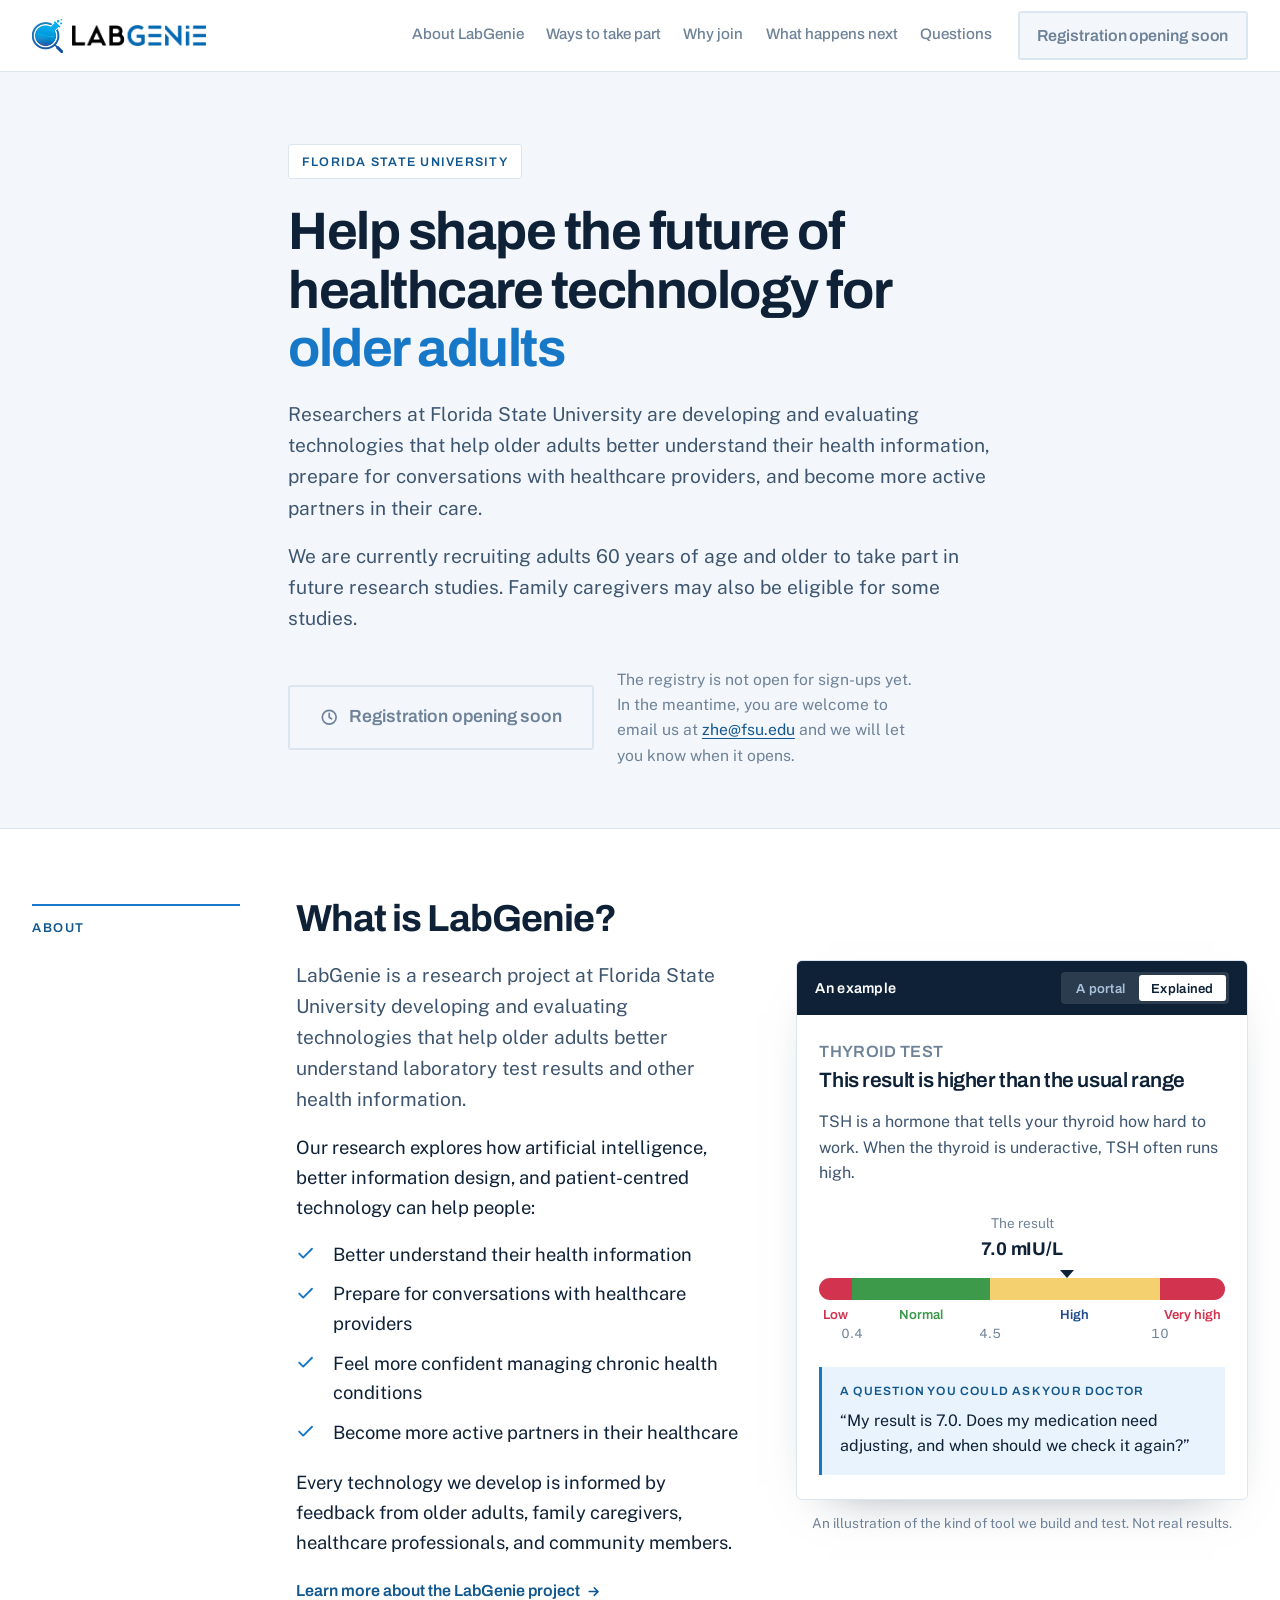
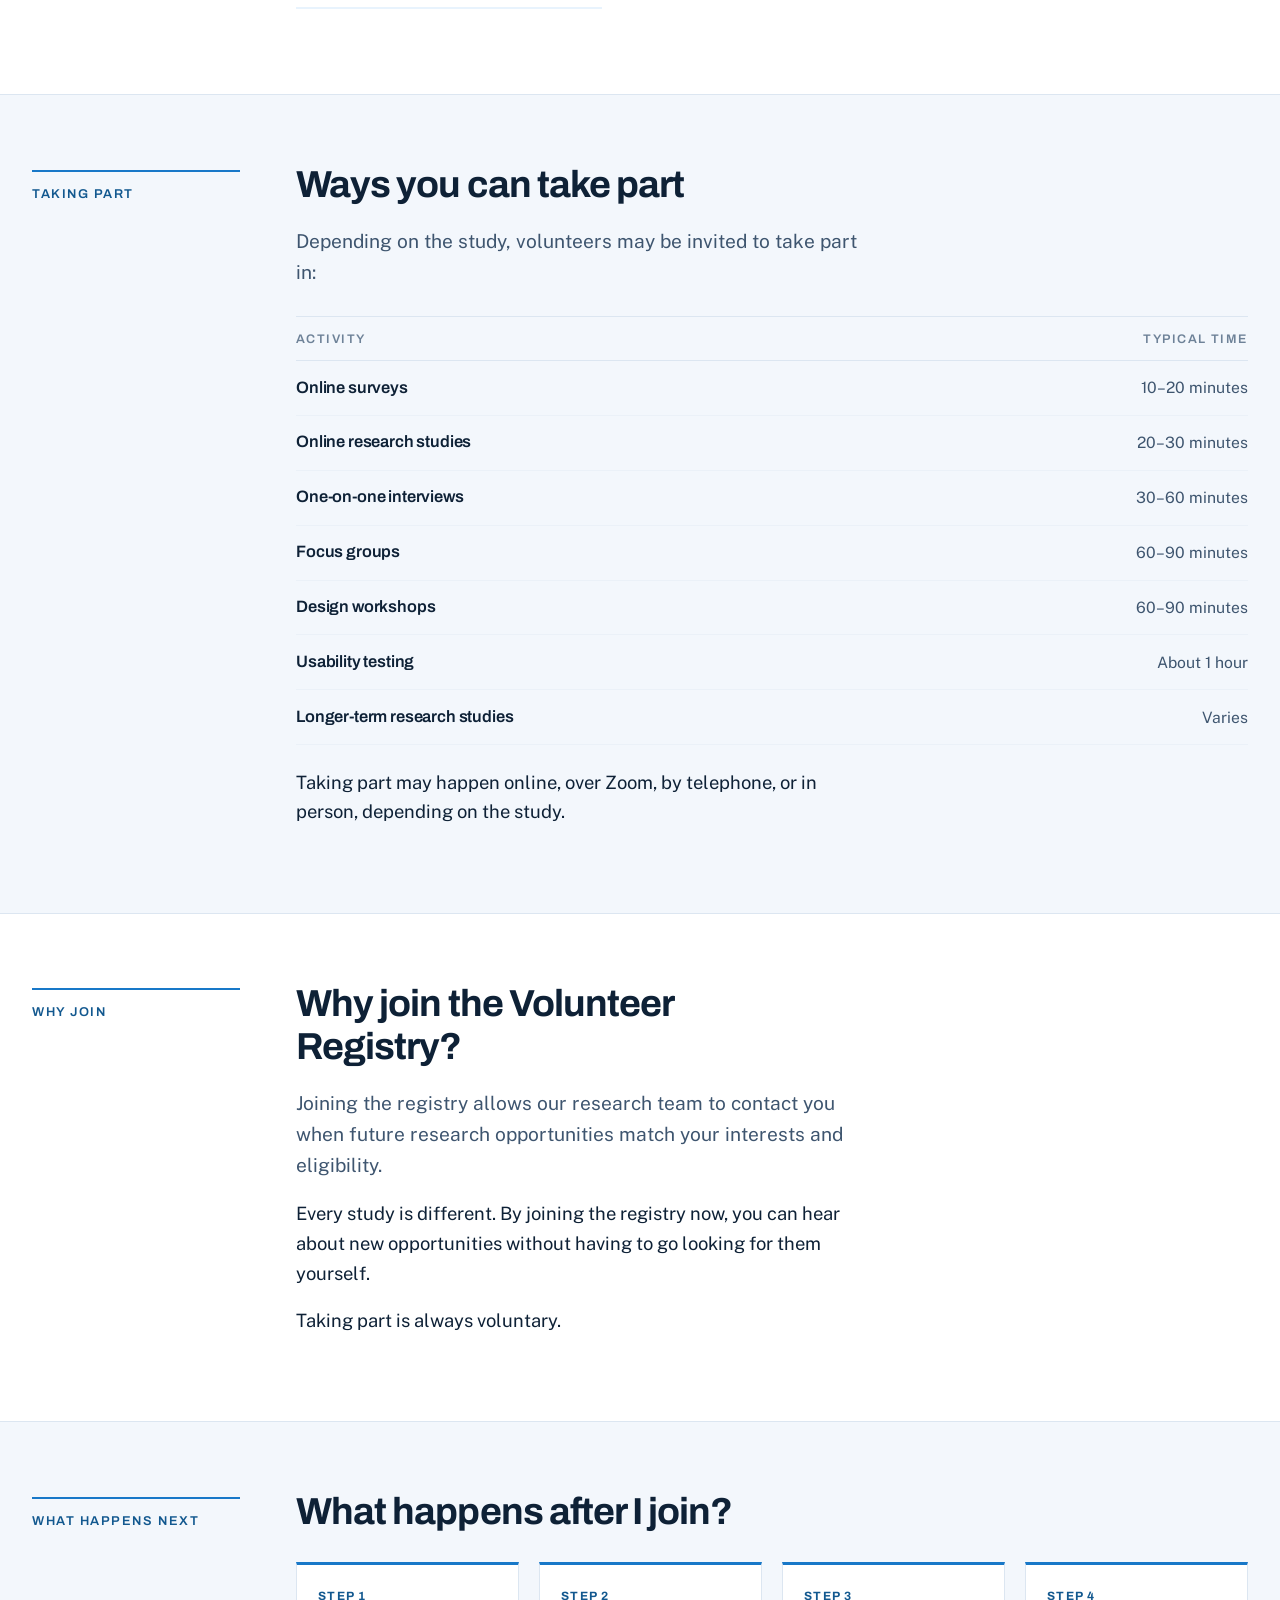
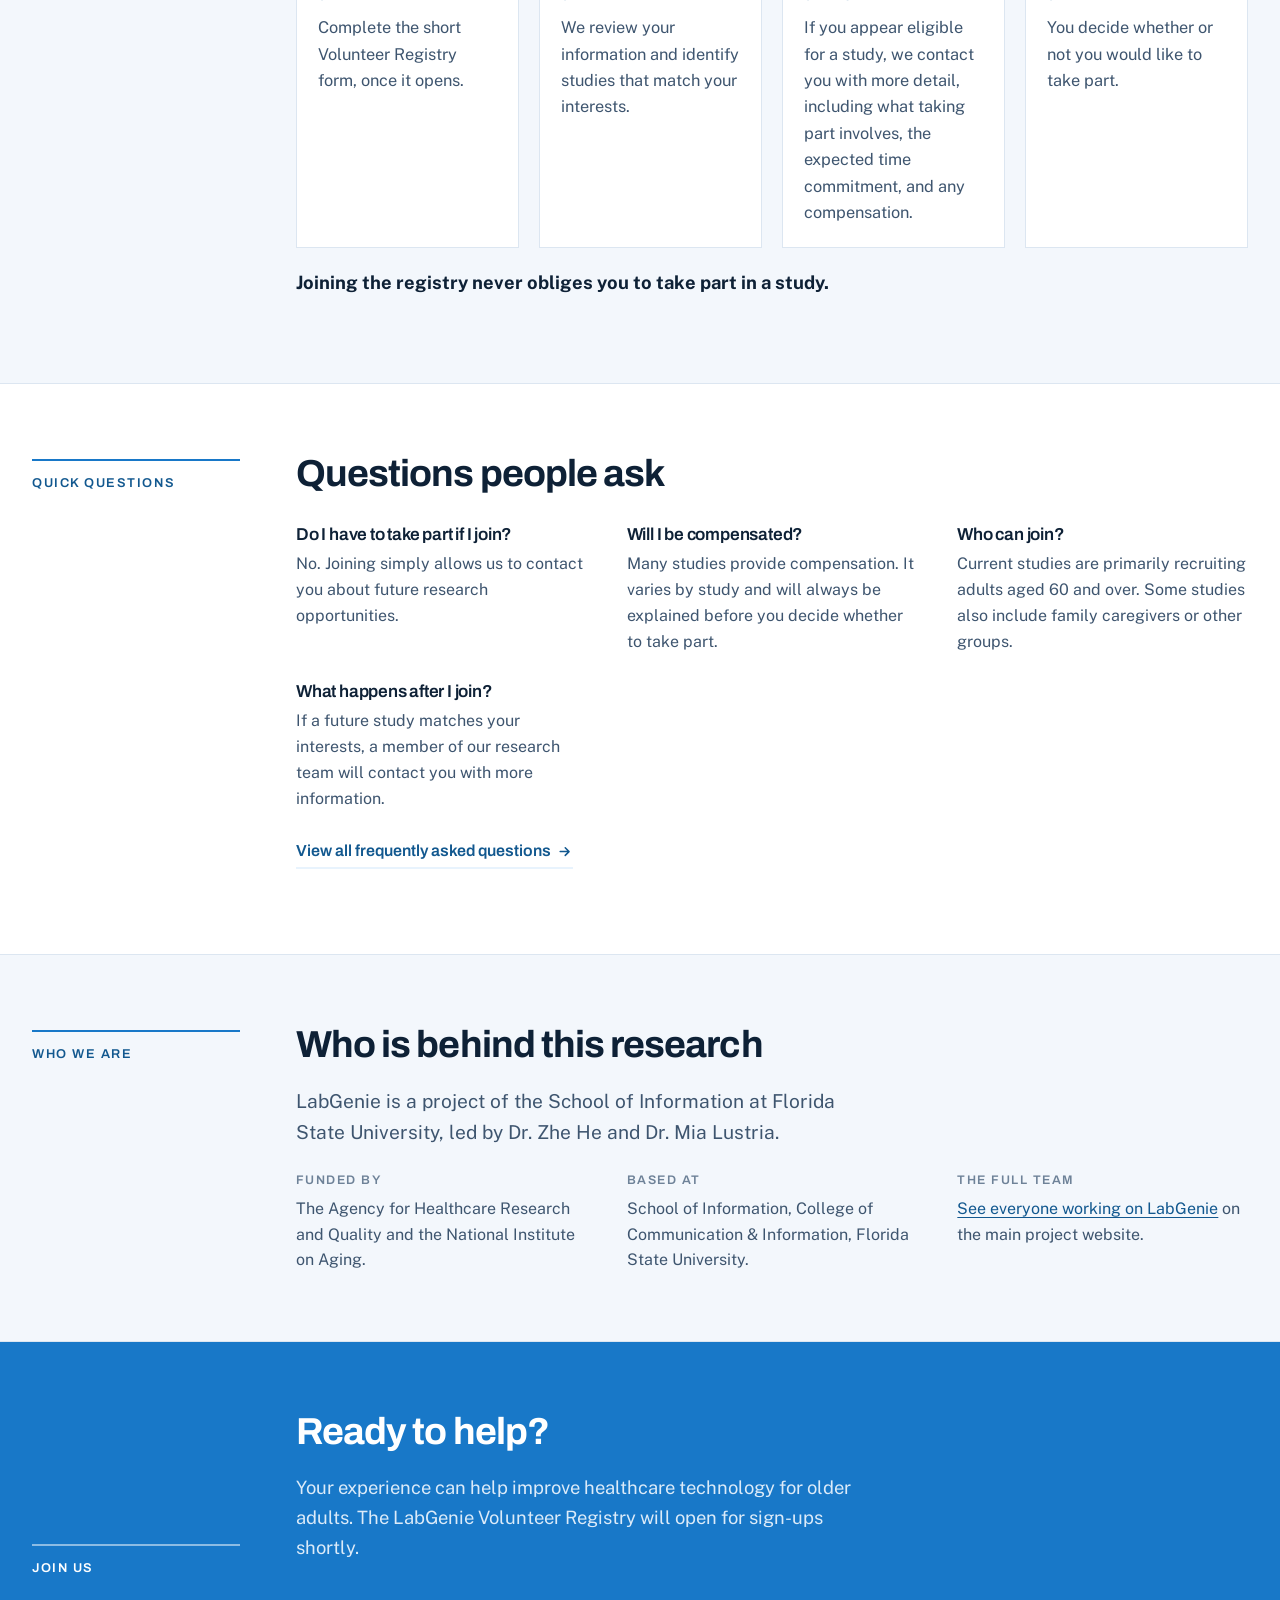
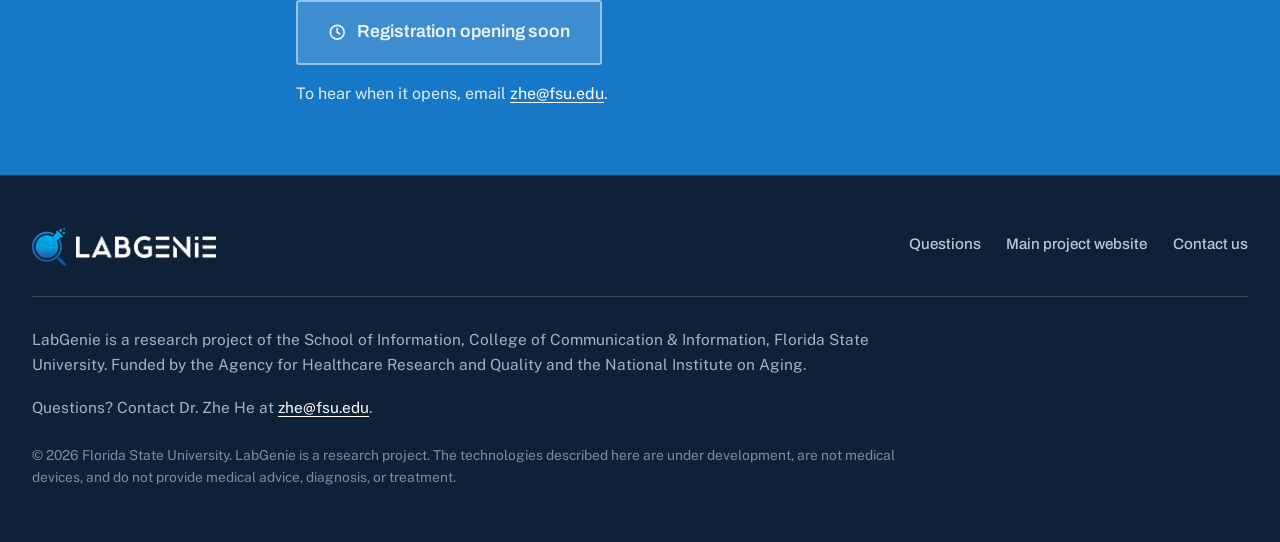
==== commit e5f8bb2b: "-changed the registration content" ====
--- a/index.html
+++ b/index.html
@@ -72,7 +72,10 @@
         <a href="#next">What happens next</a>
         <a href="faq.html">Questions</a>
       </nav>
-      <a class="cta cta-sm" href="https://fsu.qualtrics.com/jfe/form/SV_dakGUlBBSWSIS0e">Join the Registry</a>
+      <!-- Registration not open yet. A span, not a link, so it cannot be
+           clicked or tabbed to. Restore the <a> and the Qualtrics URL once
+           IRB approval is in hand. See the note at the top of this file. -->
+      <span class="cta cta-sm cta-soon">Registration opening soon</span>
     </div>
   </div>
 </header>
@@ -94,11 +97,12 @@
     <p class="standfirst">We are currently recruiting adults 60 years of age and older to take part in future research studies. Family caregivers may also be eligible for some studies.</p>
 
     <div class="hero-actions">
-      <a class="cta" href="https://fsu.qualtrics.com/jfe/form/SV_dakGUlBBSWSIS0e">
-        <svg viewBox="0 0 24 24" fill="none" stroke="currentColor" stroke-width="2.2" stroke-linecap="round" stroke-linejoin="round" aria-hidden="true"><path d="M5 12h14M13 6l6 6-6 6"/></svg>
-        Join the Volunteer Registry
-      </a>
-      <p class="hero-note">Joining takes about two minutes. It does not enrol you in a research study or oblige you to take part in future studies.</p>
+      <!-- Registration not open yet. See the note at the top of this file. -->
+      <span class="cta cta-soon">
+        <svg viewBox="0 0 24 24" fill="none" stroke="currentColor" stroke-width="2.2" stroke-linecap="round" stroke-linejoin="round" aria-hidden="true"><circle cx="12" cy="12" r="9"/><path d="M12 7v5l3 2"/></svg>
+        Registration opening soon
+      </span>
+      <p class="hero-note">The registry is not open for sign-ups yet. In the meantime, you are welcome to email us at <a href="mailto:zhe@fsu.edu">zhe@fsu.edu</a> and we will let you know when it opens.</p>
     </div>
   </div>
 </section>
@@ -250,7 +254,7 @@
       <h2>What happens after I join?</h2>
 
       <ol class="steps">
-        <li><p>Complete the two-minute Volunteer Registry form.</p></li>
+        <li><p>Complete the short Volunteer Registry form, once it opens.</p></li>
         <li><p>We review your information and identify studies that match your interests.</p></li>
         <li><p>If you appear eligible for a study, we contact you with more detail, including what taking part involves, the expected time commitment, and any compensation.</p></li>
         <li><p>You decide whether or not you would like to take part.</p></li>
@@ -338,11 +342,13 @@
     <p class="rail-label">Join us</p>
     <div>
       <h2>Ready to help?</h2>
-      <p>Your experience can help improve healthcare technology for older adults. Join the LabGenie Volunteer Registry today.</p>
-      <a class="cta cta-light" href="https://fsu.qualtrics.com/jfe/form/SV_dakGUlBBSWSIS0e">
-        <svg viewBox="0 0 24 24" fill="none" stroke="currentColor" stroke-width="2.2" stroke-linecap="round" stroke-linejoin="round" aria-hidden="true"><path d="M5 12h14M13 6l6 6-6 6"/></svg>
-        Join the Volunteer Registry
-      </a>
+      <p>Your experience can help improve healthcare technology for older adults. The LabGenie Volunteer Registry will open for sign-ups shortly.</p>
+      <!-- Registration not open yet. See the note at the top of this file. -->
+      <span class="cta cta-light cta-soon">
+        <svg viewBox="0 0 24 24" fill="none" stroke="currentColor" stroke-width="2.2" stroke-linecap="round" stroke-linejoin="round" aria-hidden="true"><circle cx="12" cy="12" r="9"/><path d="M12 7v5l3 2"/></svg>
+        Registration opening soon
+      </span>
+      <p class="cta-alt">To hear when it opens, email <a href="mailto:zhe@fsu.edu">zhe@fsu.edu</a>.</p>
     </div>
   </div>
 </section>
--- a/assets/style.css
+++ b/assets/style.css
@@ -1,5 +1,5 @@
 /* ==========================================================================
-   LabGenie Volunteer Registry: shared stylesheet
+   LabGenie Volunteer Registry — shared stylesheet
    Used by index.html and faq.html.
 
    Structure of this file:
@@ -92,6 +92,36 @@
 .cta-sm{font-size:1rem;padding:.6rem 1.1rem;min-height:44px}
 .cta-light{background:#fff;color:var(--blue-deep);border-color:#fff}
 .cta-light:hover{background:var(--blue-wash);border-color:var(--blue-wash)}
+
+
+/* Coming-soon state for the sign-up buttons.
+   Used while the registry is closed pending IRB approval. These are <span>
+   elements rather than links, so they can't be clicked or tabbed to. Muted
+   and non-interactive so nobody sits there tapping a button that does
+   nothing. Remove the class and restore the <a> when the registry opens. */
+.cta-soon{
+  background:var(--wash);color:var(--ink-soft);border-color:var(--line);
+  cursor:default;box-shadow:none;
+}
+.cta-soon:hover{
+  background:var(--wash);border-color:var(--line);box-shadow:none;
+}
+/* On the blue band the muted grey would disappear, so use a translucent
+   white treatment there instead. */
+.band-blue .cta-soon,
+.cta-light.cta-soon{
+  background:rgba(255,255,255,.16);color:#EAF3FD;
+  border-color:rgba(255,255,255,.45);
+}
+.band-blue .cta-soon:hover,
+.cta-light.cta-soon:hover{
+  background:rgba(255,255,255,.16);border-color:rgba(255,255,255,.45);
+}
+
+/* Short line under a closed call to action, pointing at the email fallback */
+.cta-alt{margin:1rem 0 0;font-size:1rem}
+.band-blue .cta-alt{color:#DCEBF9}
+.band-blue .cta-alt a{color:#fff}
 
 /* -- 4. Masthead ---------------------------------------------------------- */
 .masthead{border-bottom:1px solid var(--line);position:sticky;top:0;z-index:100;
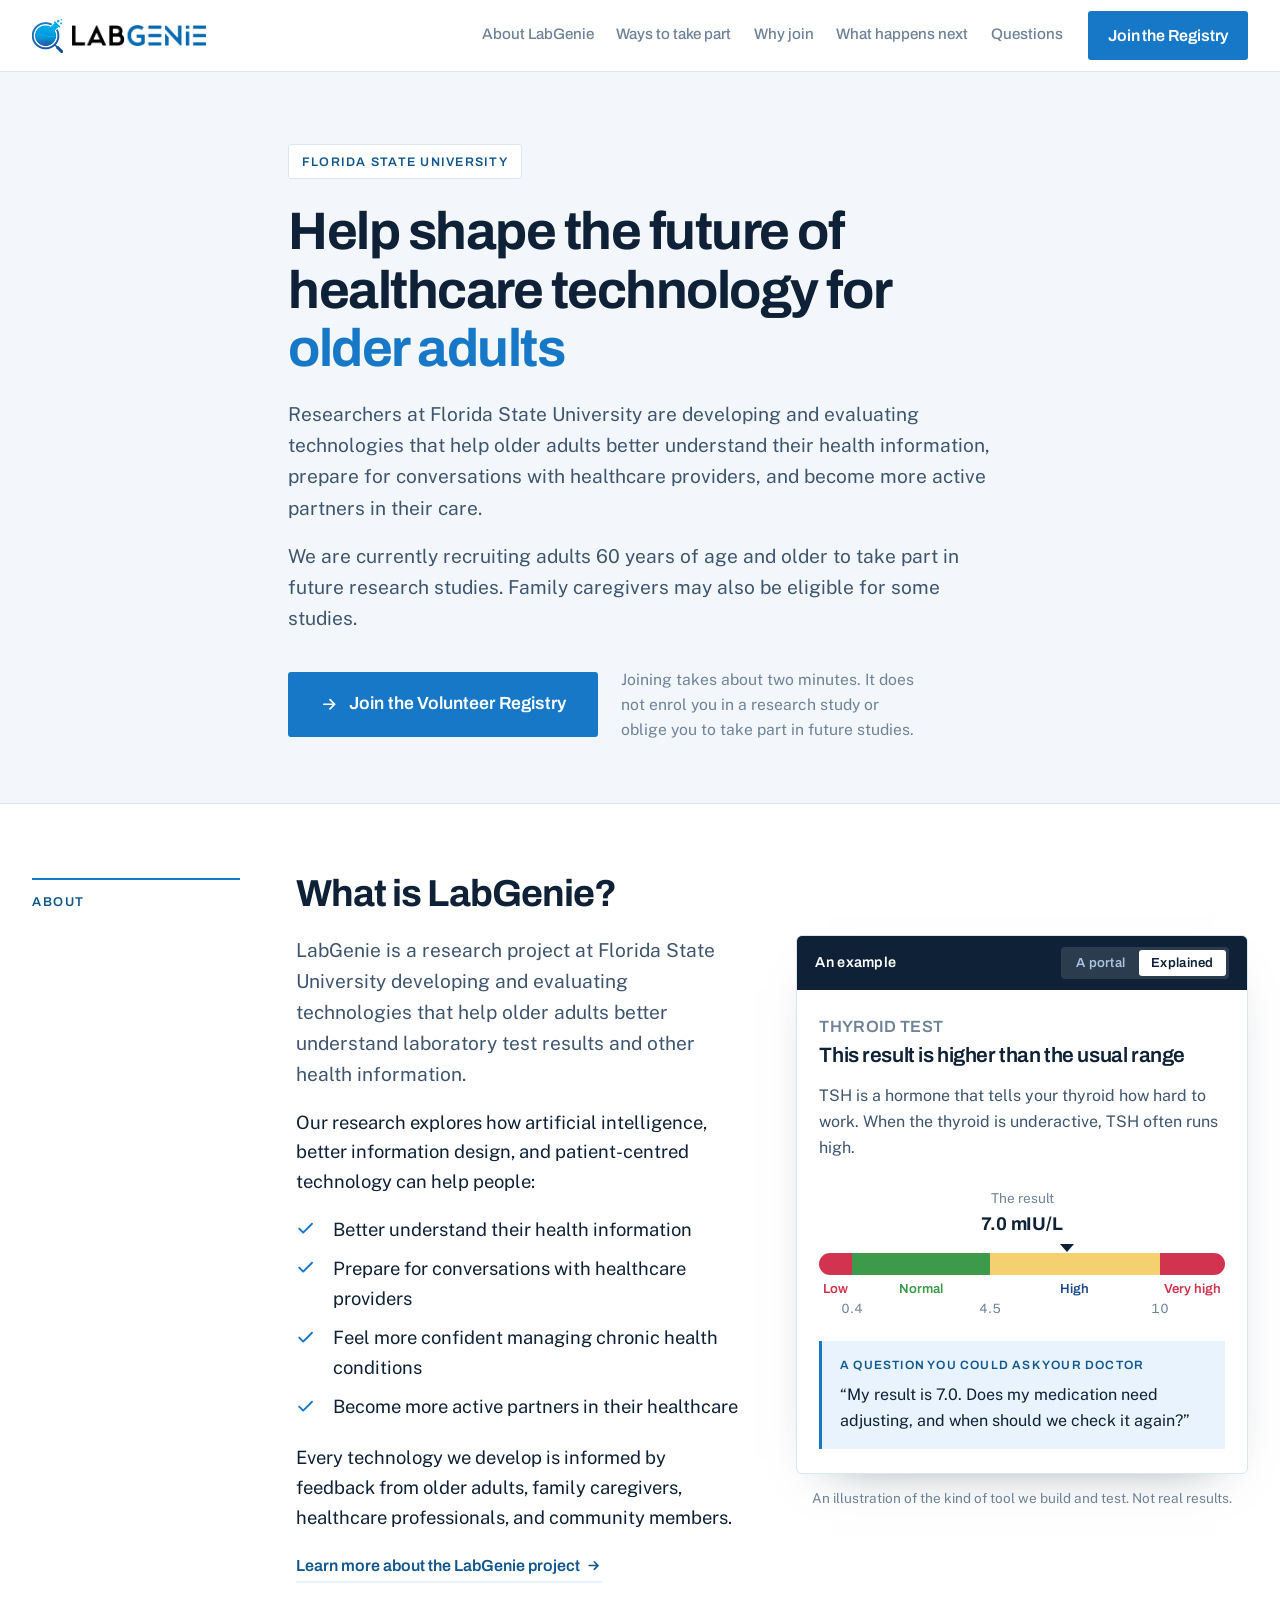
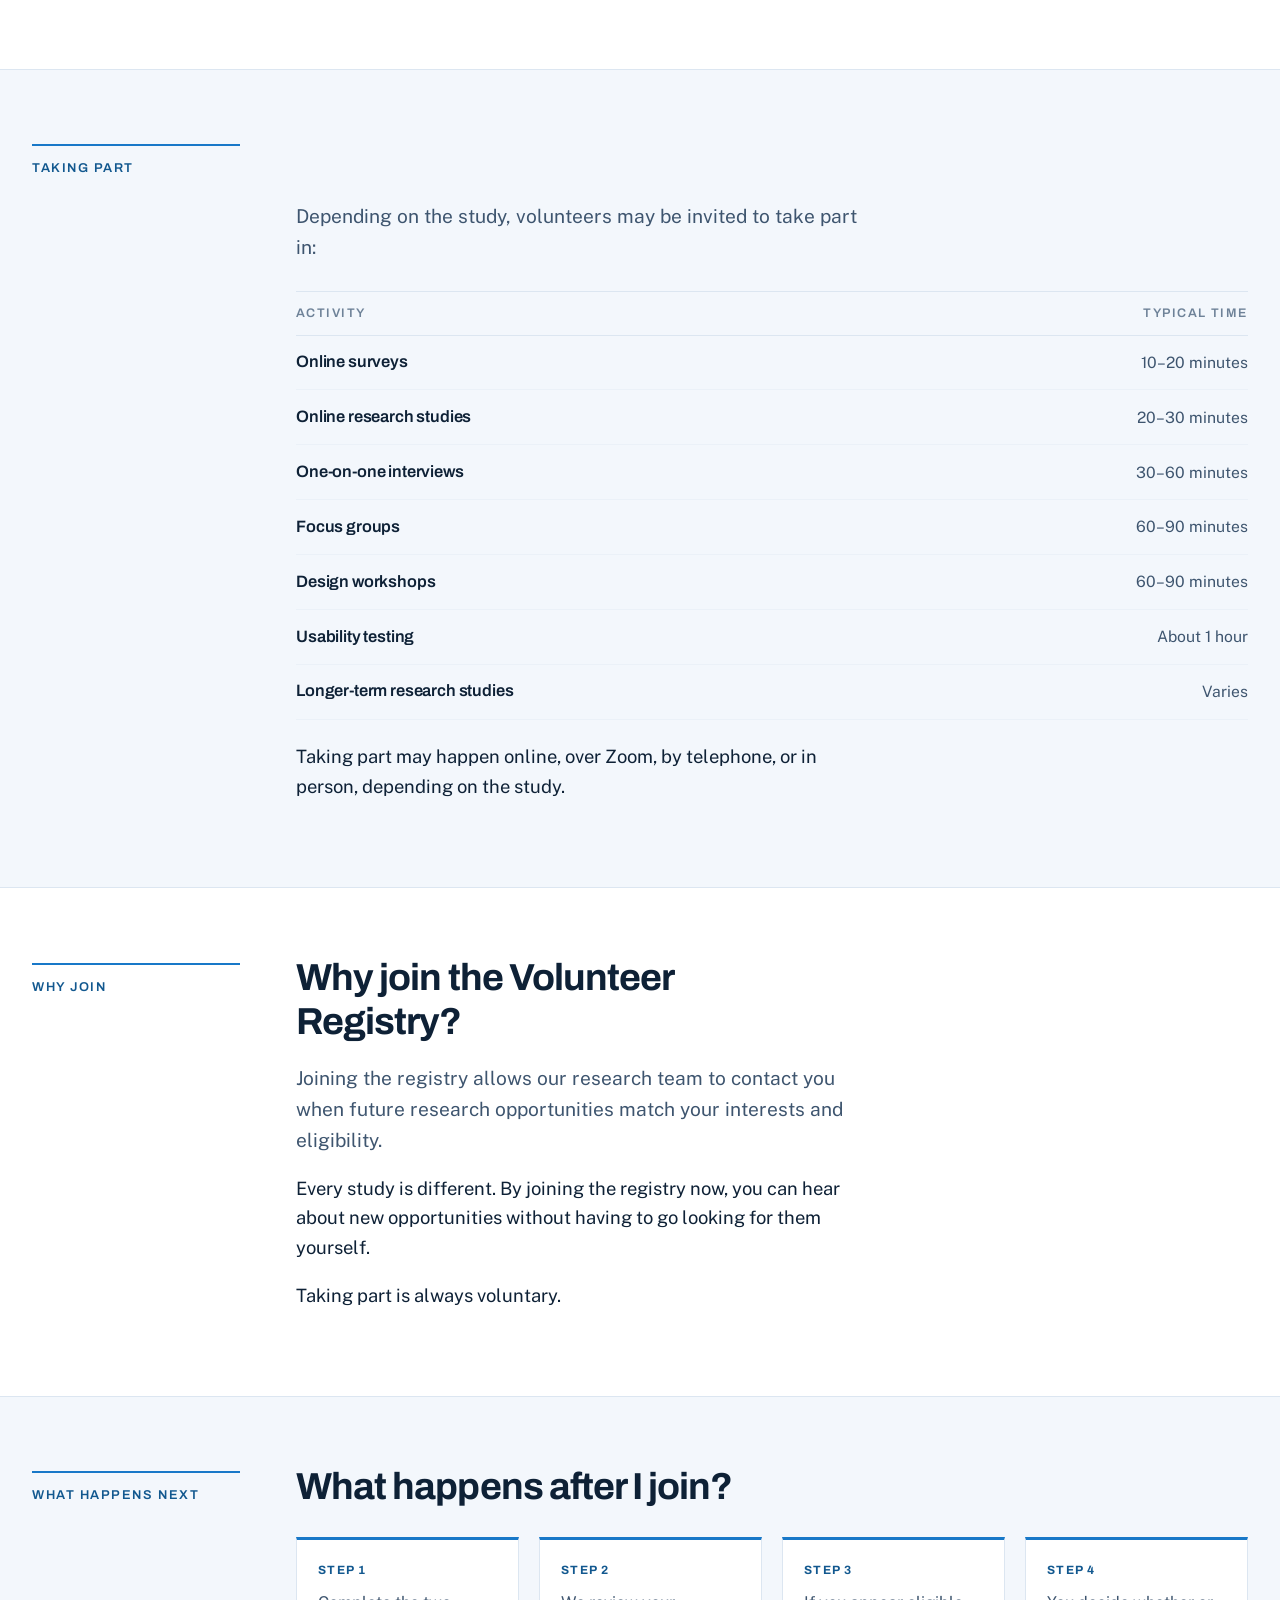
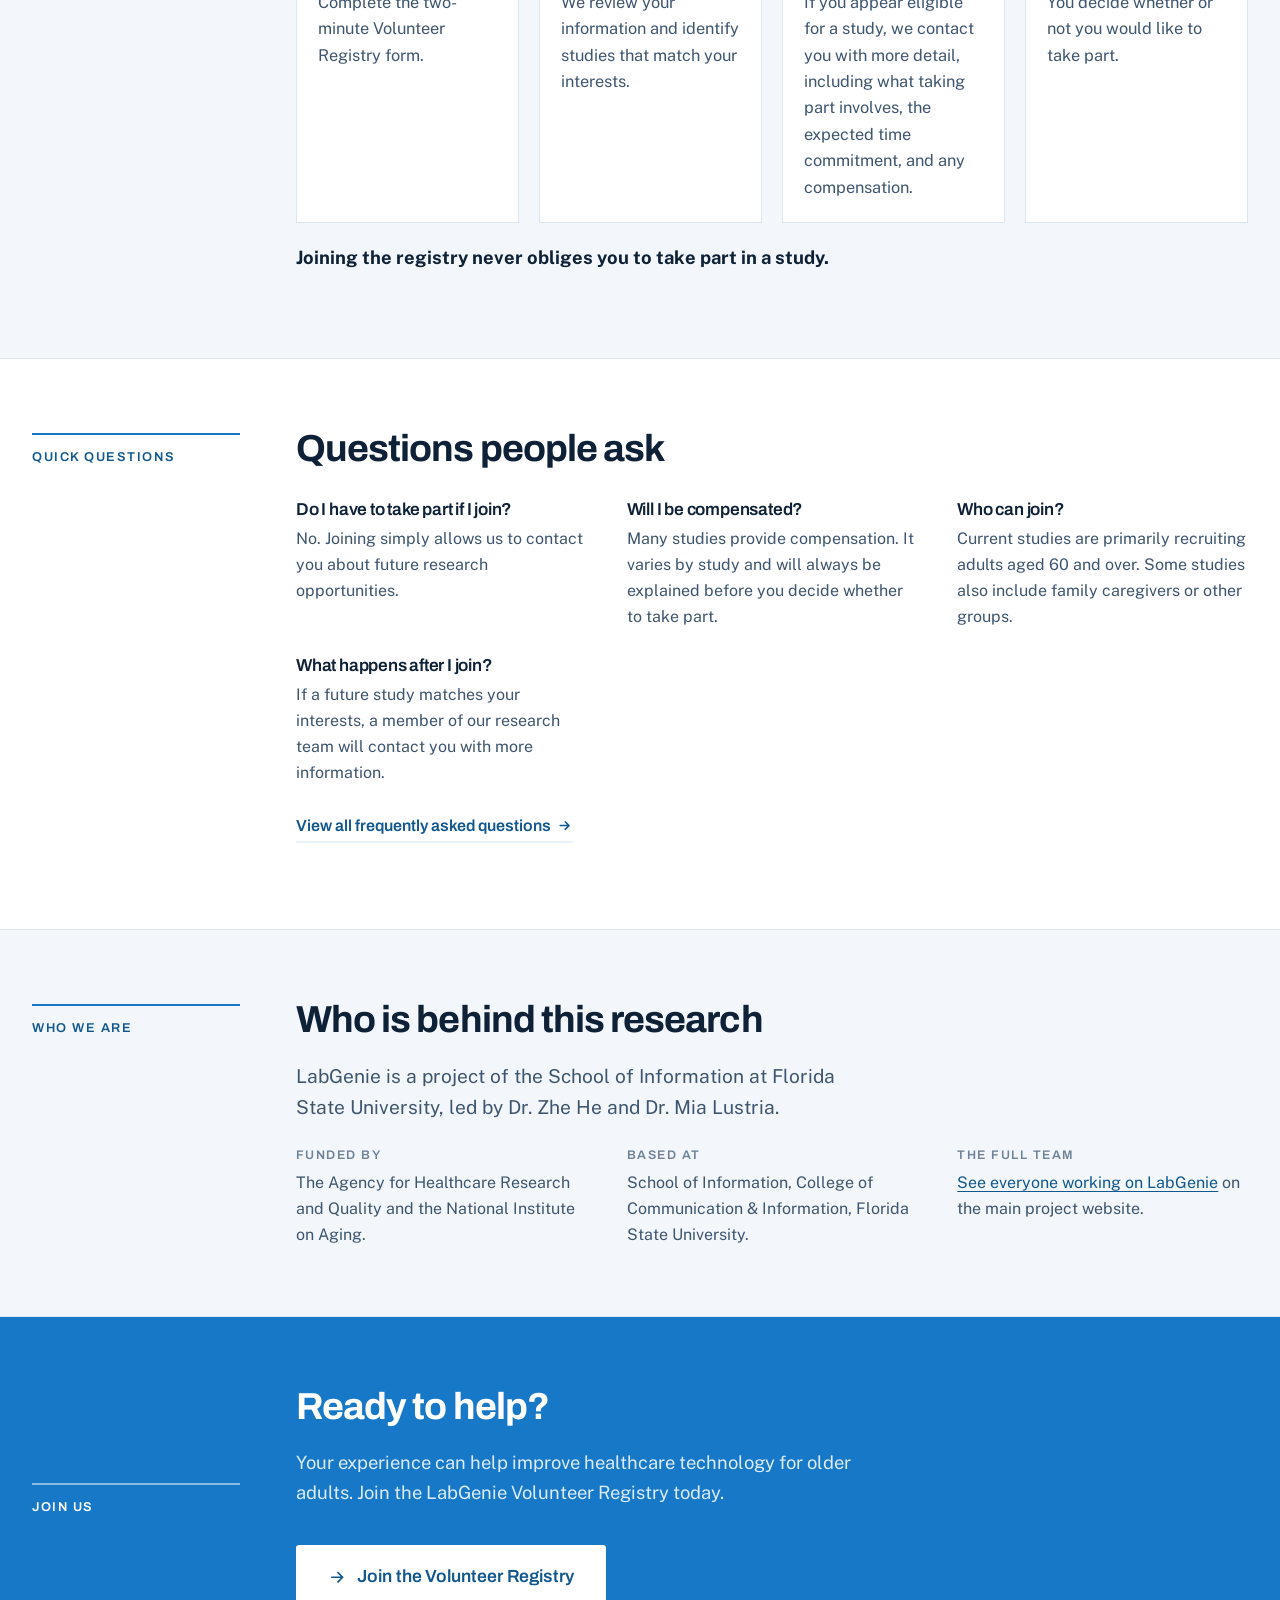
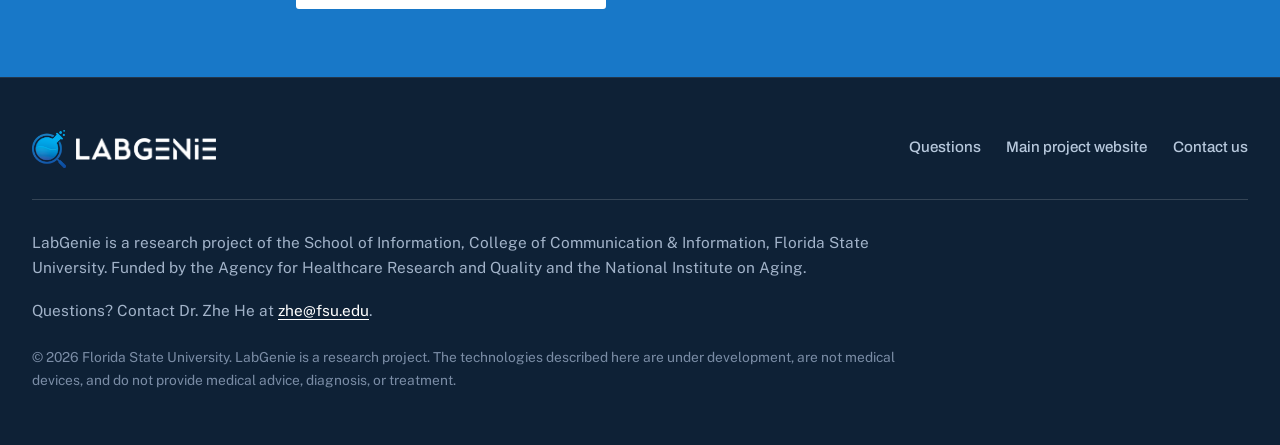
==== commit 03521a14: "-opened the registration link again" ====
--- a/index.html
+++ b/index.html
@@ -72,10 +72,7 @@
         <a href="#next">What happens next</a>
         <a href="faq.html">Questions</a>
       </nav>
-      <!-- Registration not open yet. A span, not a link, so it cannot be
-           clicked or tabbed to. Restore the <a> and the Qualtrics URL once
-           IRB approval is in hand. See the note at the top of this file. -->
-      <span class="cta cta-sm cta-soon">Registration opening soon</span>
+      <a class="cta cta-sm" href="https://fsu.qualtrics.com/jfe/form/SV_dakGUlBBSWSIS0e">Join the Registry</a>
     </div>
   </div>
 </header>
@@ -97,12 +94,11 @@
     <p class="standfirst">We are currently recruiting adults 60 years of age and older to take part in future research studies. Family caregivers may also be eligible for some studies.</p>
 
     <div class="hero-actions">
-      <!-- Registration not open yet. See the note at the top of this file. -->
-      <span class="cta cta-soon">
-        <svg viewBox="0 0 24 24" fill="none" stroke="currentColor" stroke-width="2.2" stroke-linecap="round" stroke-linejoin="round" aria-hidden="true"><circle cx="12" cy="12" r="9"/><path d="M12 7v5l3 2"/></svg>
-        Registration opening soon
-      </span>
-      <p class="hero-note">The registry is not open for sign-ups yet. In the meantime, you are welcome to email us at <a href="mailto:zhe@fsu.edu">zhe@fsu.edu</a> and we will let you know when it opens.</p>
+      <a class="cta" href="https://fsu.qualtrics.com/jfe/form/SV_dakGUlBBSWSIS0e">
+        <svg viewBox="0 0 24 24" fill="none" stroke="currentColor" stroke-width="2.2" stroke-linecap="round" stroke-linejoin="round" aria-hidden="true"><path d="M5 12h14M13 6l6 6-6 6"/></svg>
+        Join the Volunteer Registry
+      </a>
+      <p class="hero-note">Joining takes about two minutes. It does not enrol you in a research study or oblige you to take part in future studies.</p>
     </div>
   </div>
 </section>
@@ -254,7 +250,7 @@
       <h2>What happens after I join?</h2>
 
       <ol class="steps">
-        <li><p>Complete the short Volunteer Registry form, once it opens.</p></li>
+        <li><p>Complete the two-minute Volunteer Registry form.</p></li>
         <li><p>We review your information and identify studies that match your interests.</p></li>
         <li><p>If you appear eligible for a study, we contact you with more detail, including what taking part involves, the expected time commitment, and any compensation.</p></li>
         <li><p>You decide whether or not you would like to take part.</p></li>
@@ -342,13 +338,11 @@
     <p class="rail-label">Join us</p>
     <div>
       <h2>Ready to help?</h2>
-      <p>Your experience can help improve healthcare technology for older adults. The LabGenie Volunteer Registry will open for sign-ups shortly.</p>
-      <!-- Registration not open yet. See the note at the top of this file. -->
-      <span class="cta cta-light cta-soon">
-        <svg viewBox="0 0 24 24" fill="none" stroke="currentColor" stroke-width="2.2" stroke-linecap="round" stroke-linejoin="round" aria-hidden="true"><circle cx="12" cy="12" r="9"/><path d="M12 7v5l3 2"/></svg>
-        Registration opening soon
-      </span>
-      <p class="cta-alt">To hear when it opens, email <a href="mailto:zhe@fsu.edu">zhe@fsu.edu</a>.</p>
+      <p>Your experience can help improve healthcare technology for older adults. Join the LabGenie Volunteer Registry today.</p>
+      <a class="cta cta-light" href="https://fsu.qualtrics.com/jfe/form/SV_dakGUlBBSWSIS0e">
+        <svg viewBox="0 0 24 24" fill="none" stroke="currentColor" stroke-width="2.2" stroke-linecap="round" stroke-linejoin="round" aria-hidden="true"><path d="M5 12h14M13 6l6 6-6 6"/></svg>
+        Join the Volunteer Registry
+      </a>
     </div>
   </div>
 </section>
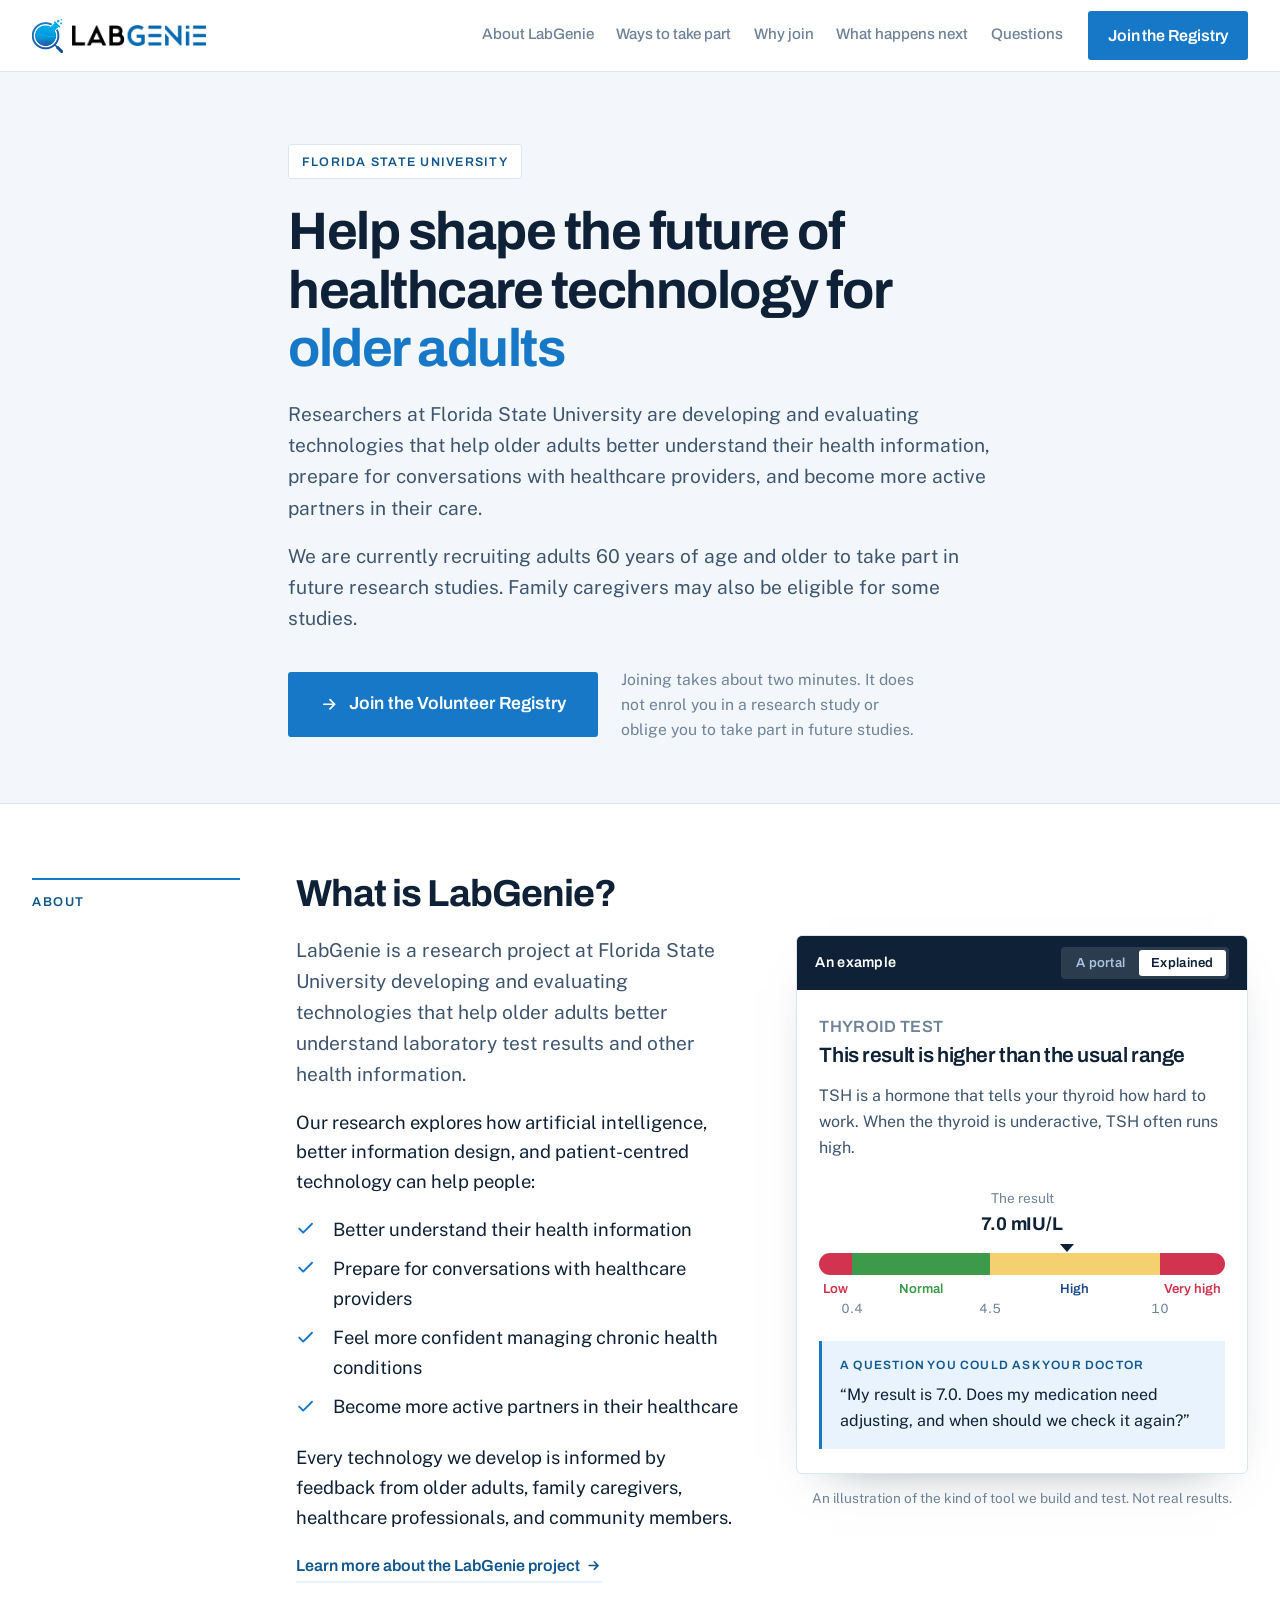
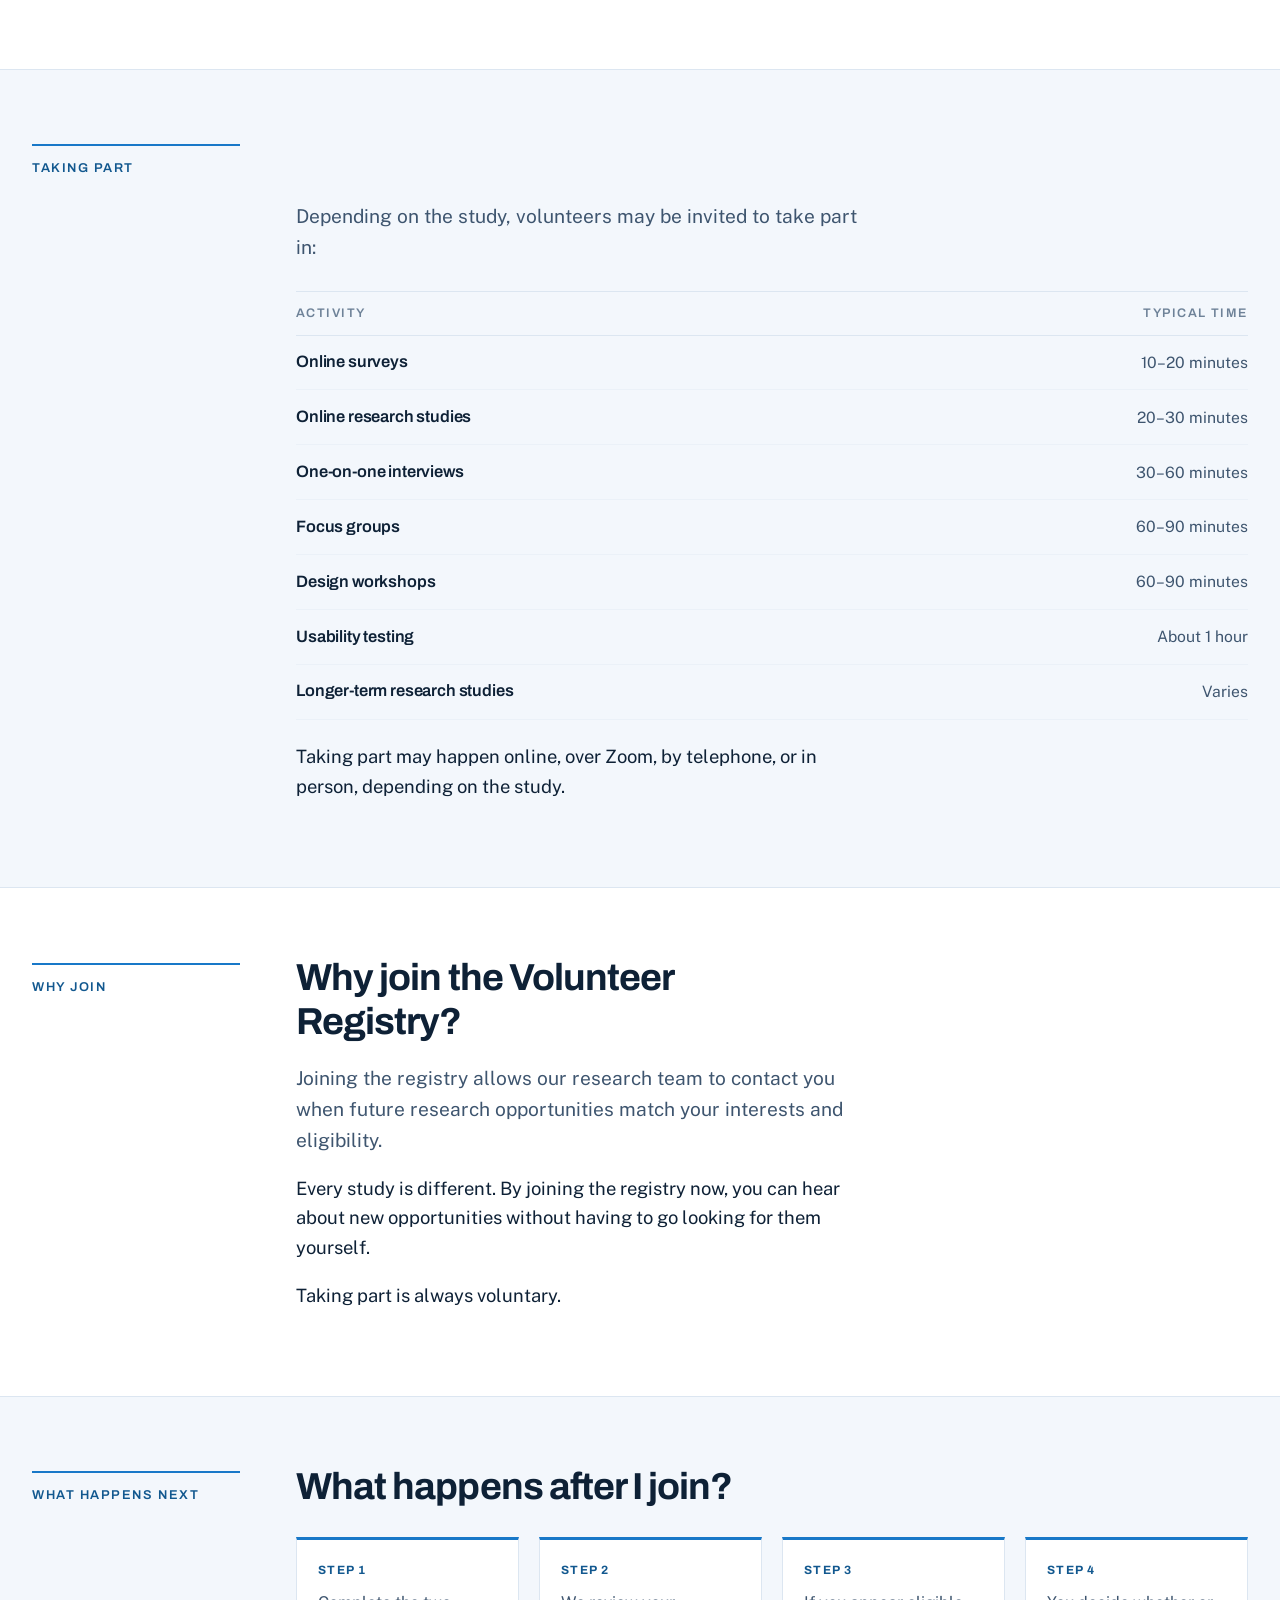
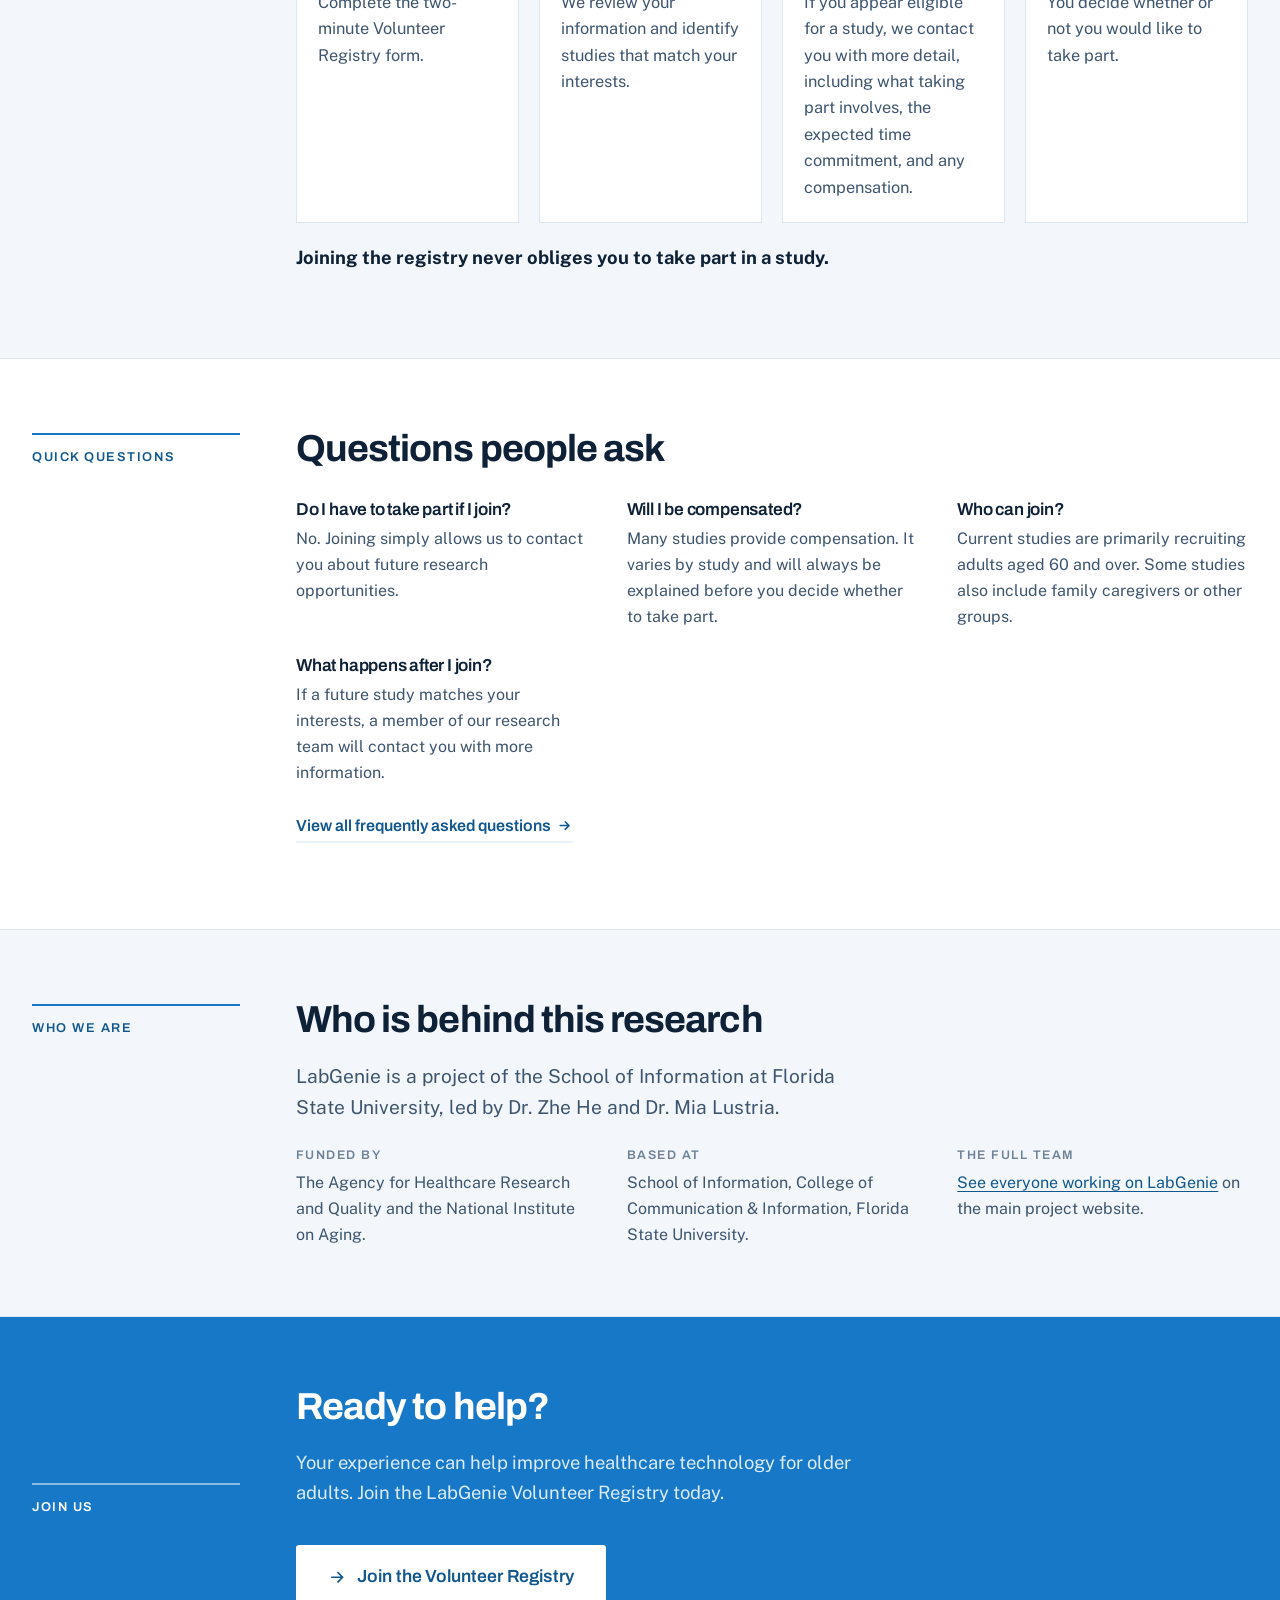
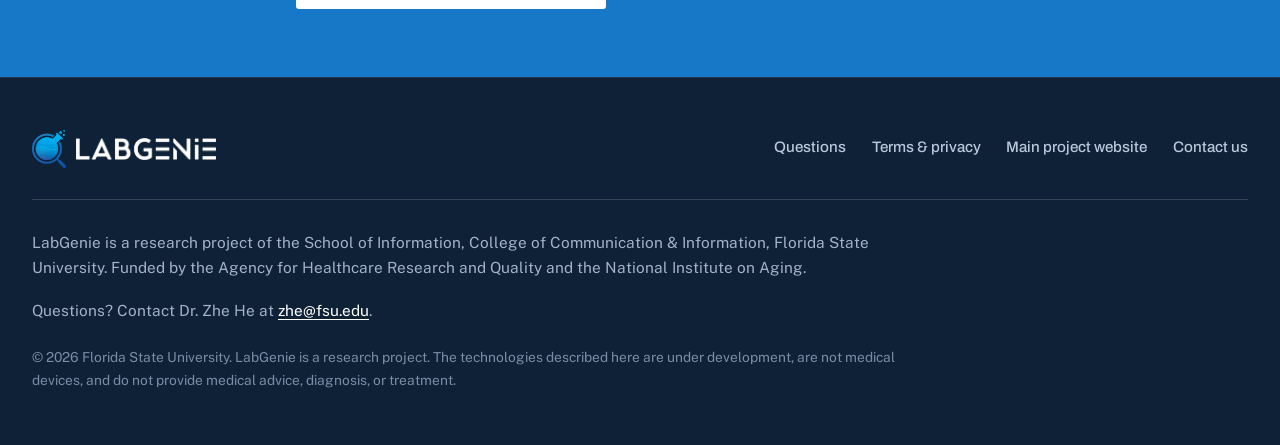
==== commit 731383b4: "-added terms page" ====
--- a/index.html
+++ b/index.html
@@ -365,6 +365,7 @@
       </div>
       <nav class="foot-nav" aria-label="Footer">
         <a href="faq.html">Questions</a>
+        <a href="terms.html">Terms &amp; privacy</a>
         <a href="https://sites.google.com/view/labgeniefsu/home">Main project website</a>
         <a href="mailto:zhe@fsu.edu">Contact us</a>
       </nav>
